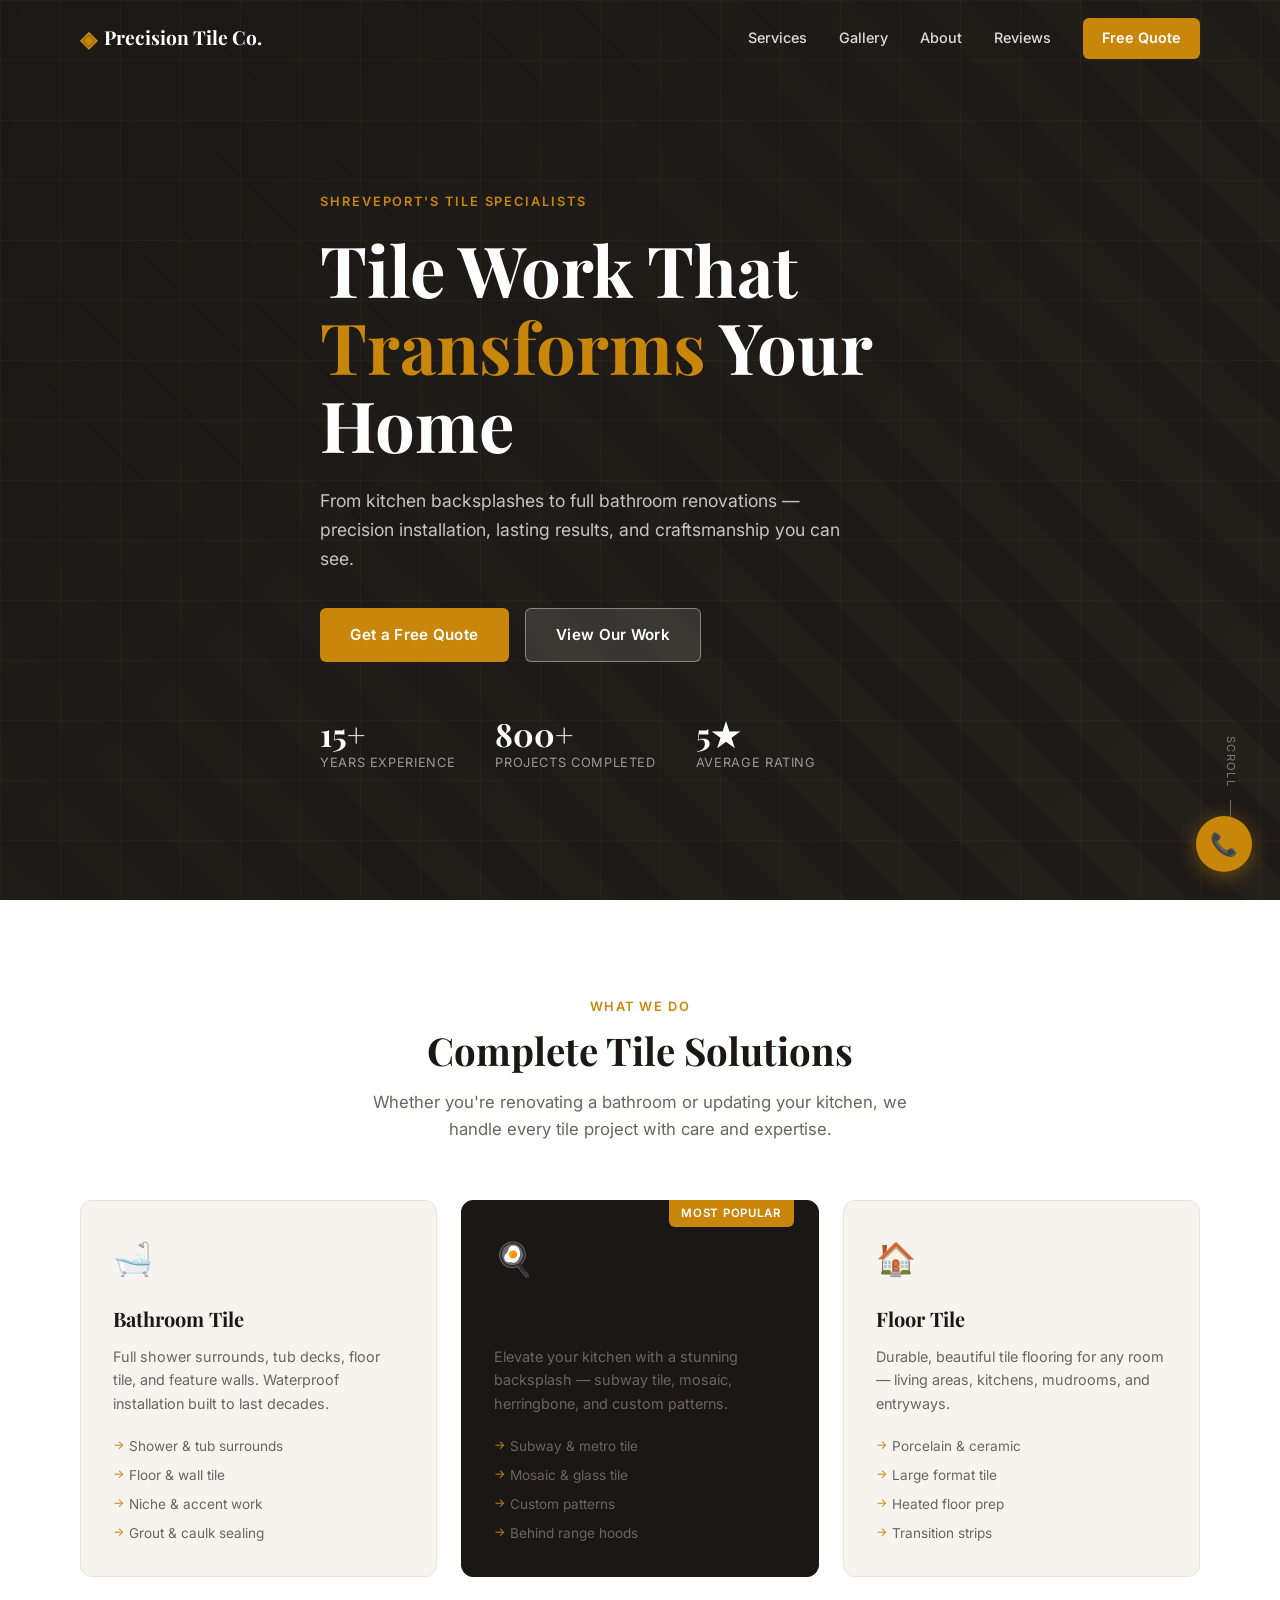
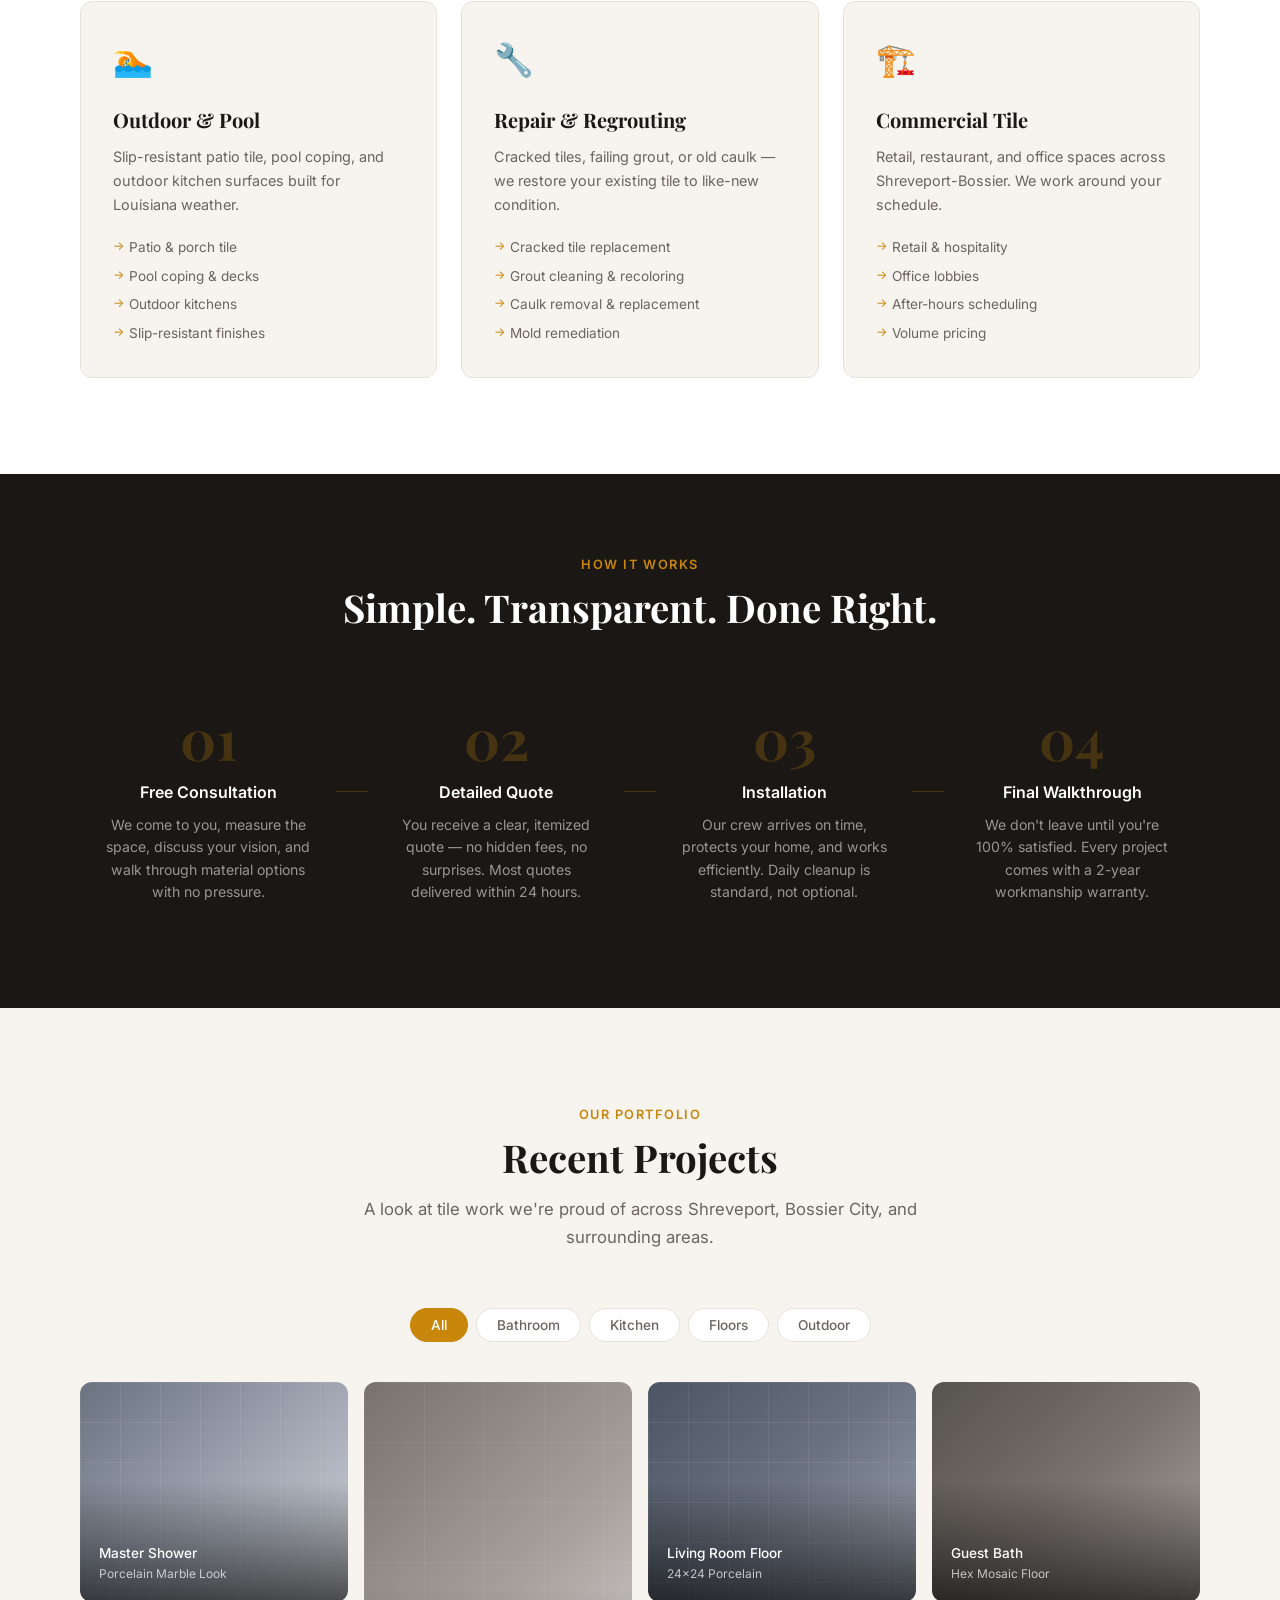
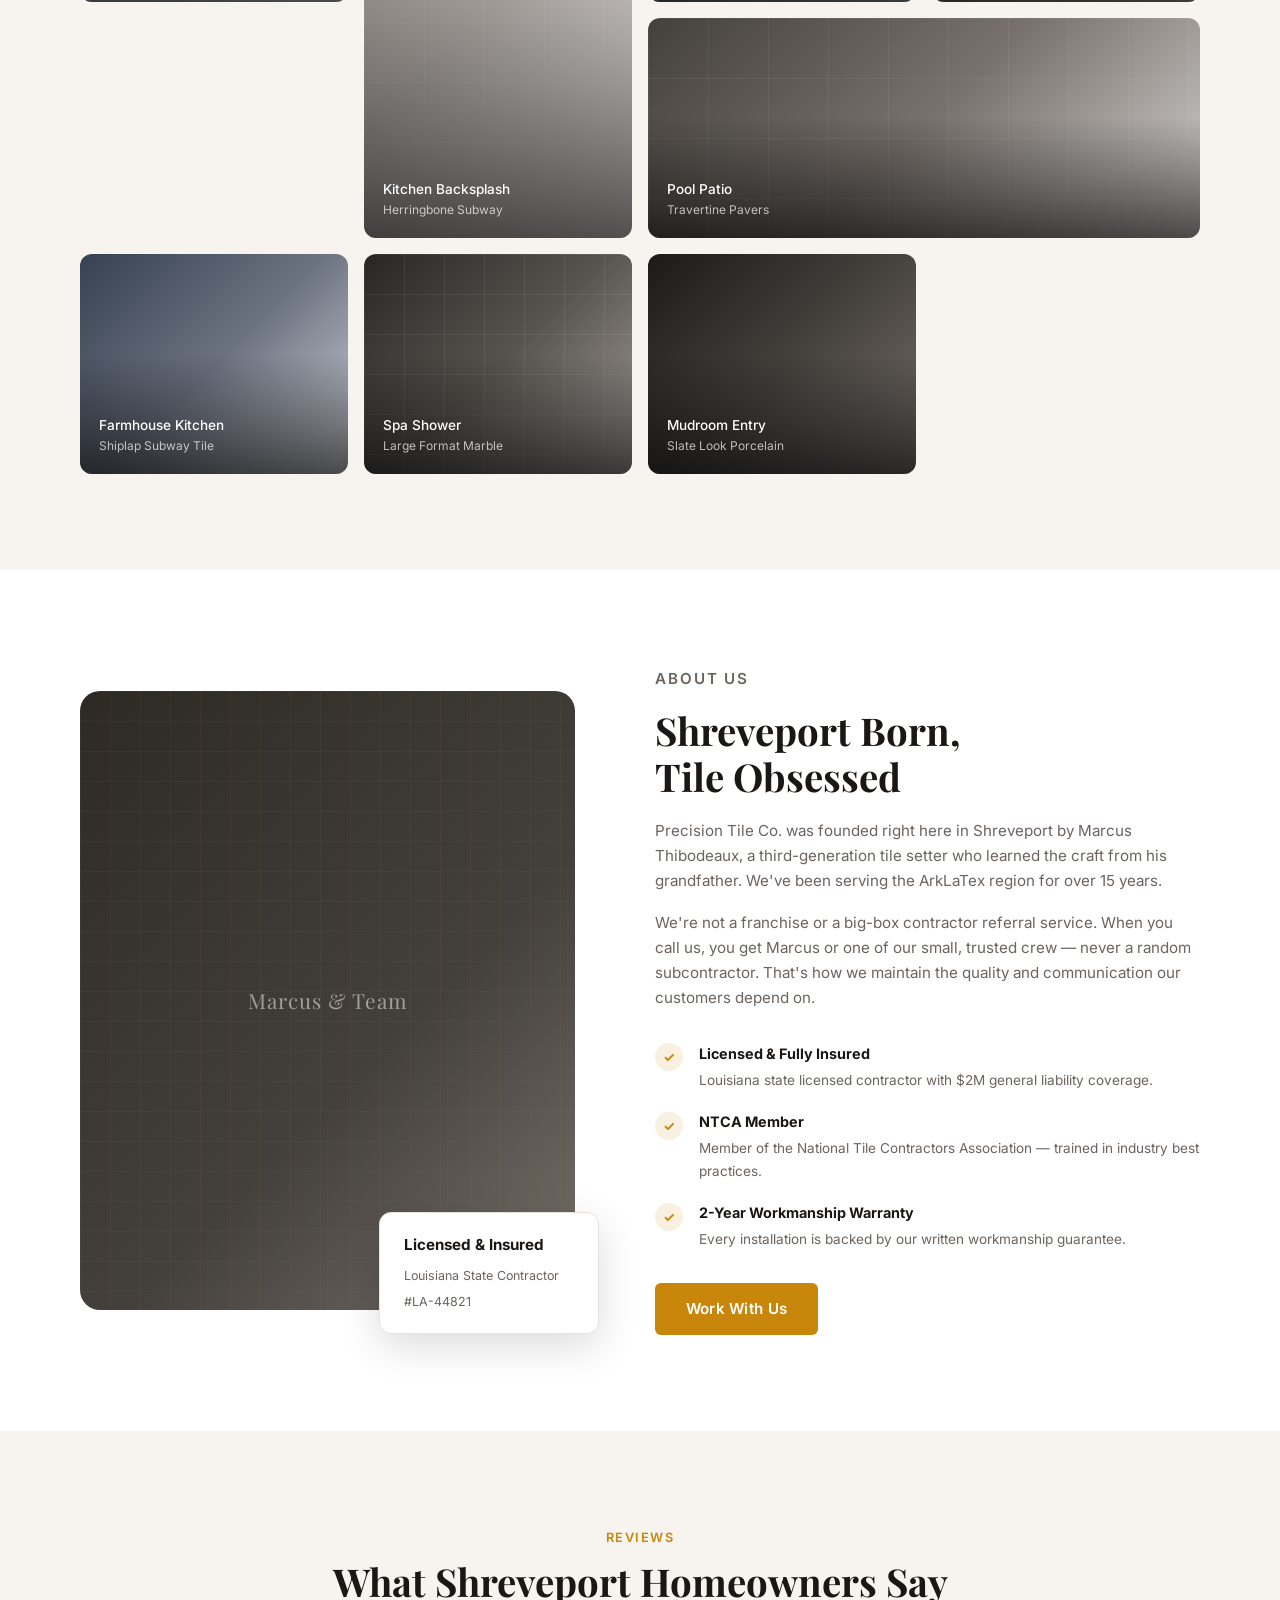
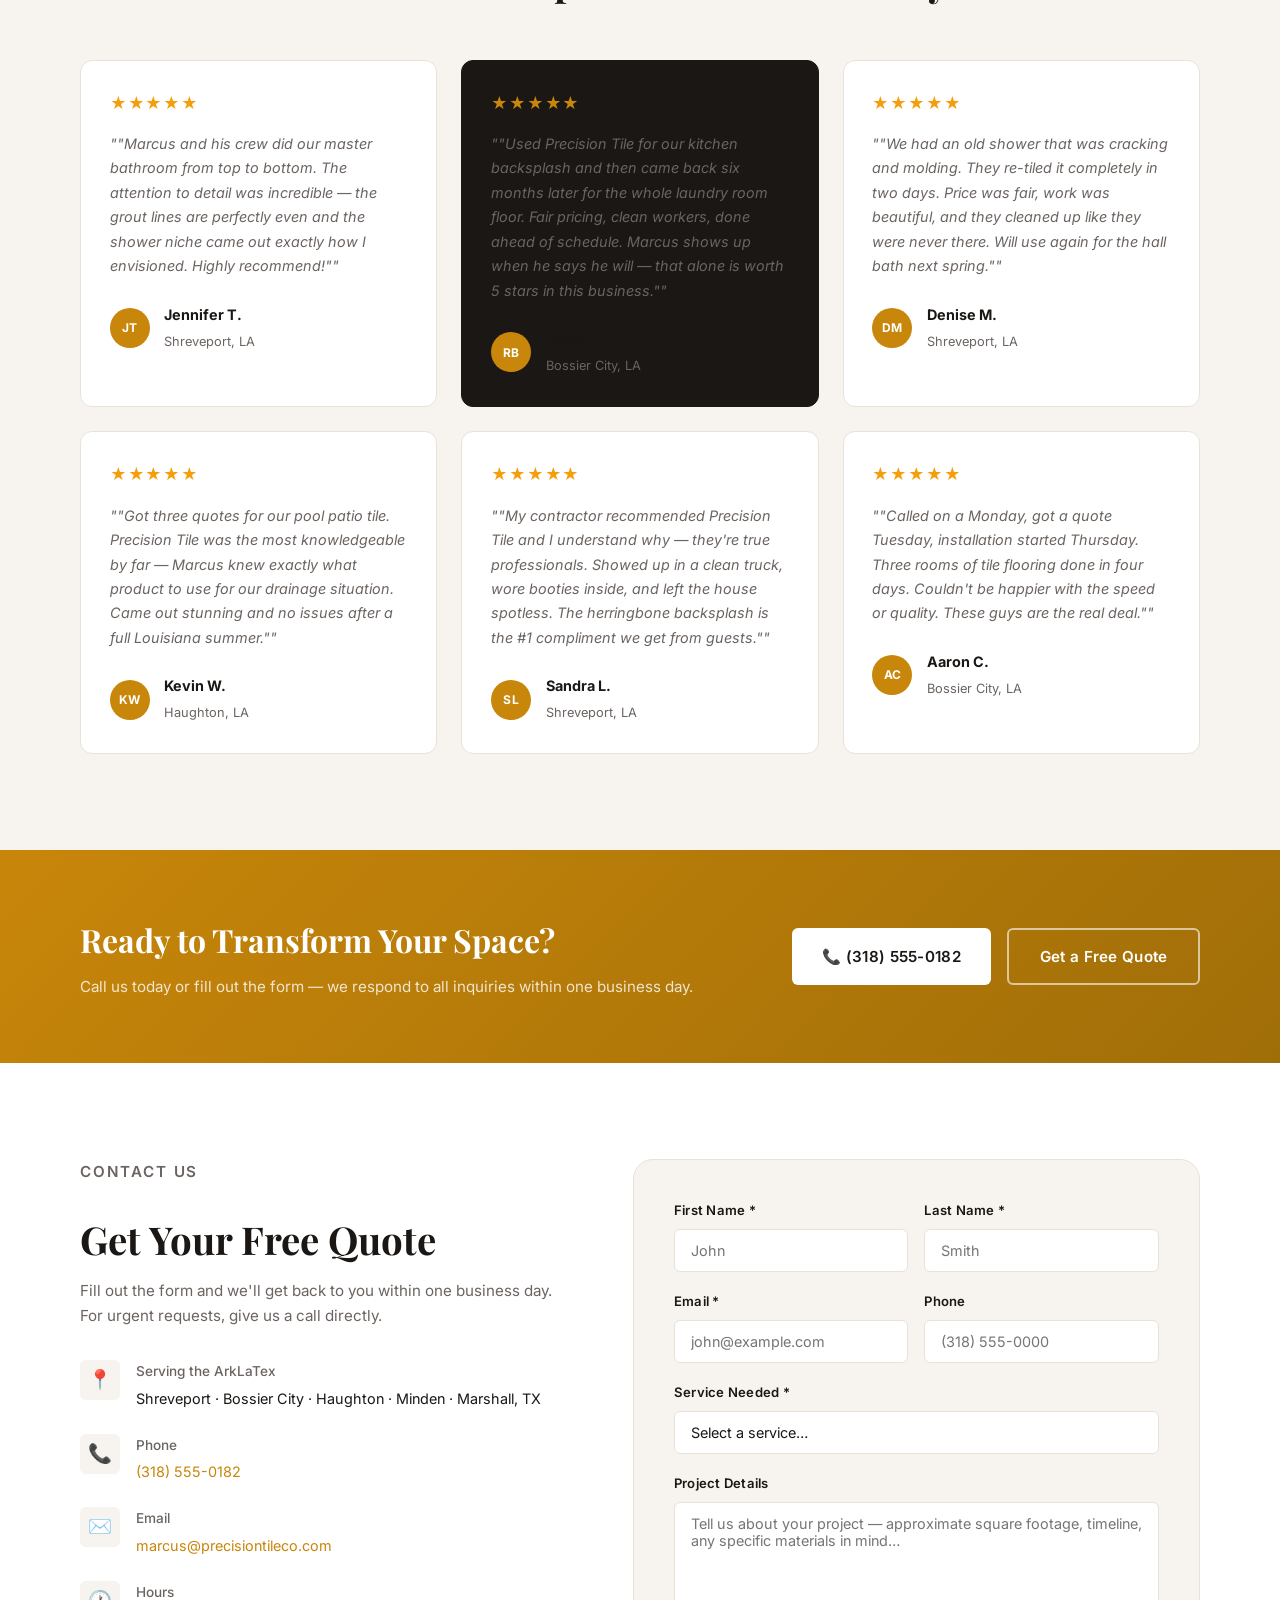
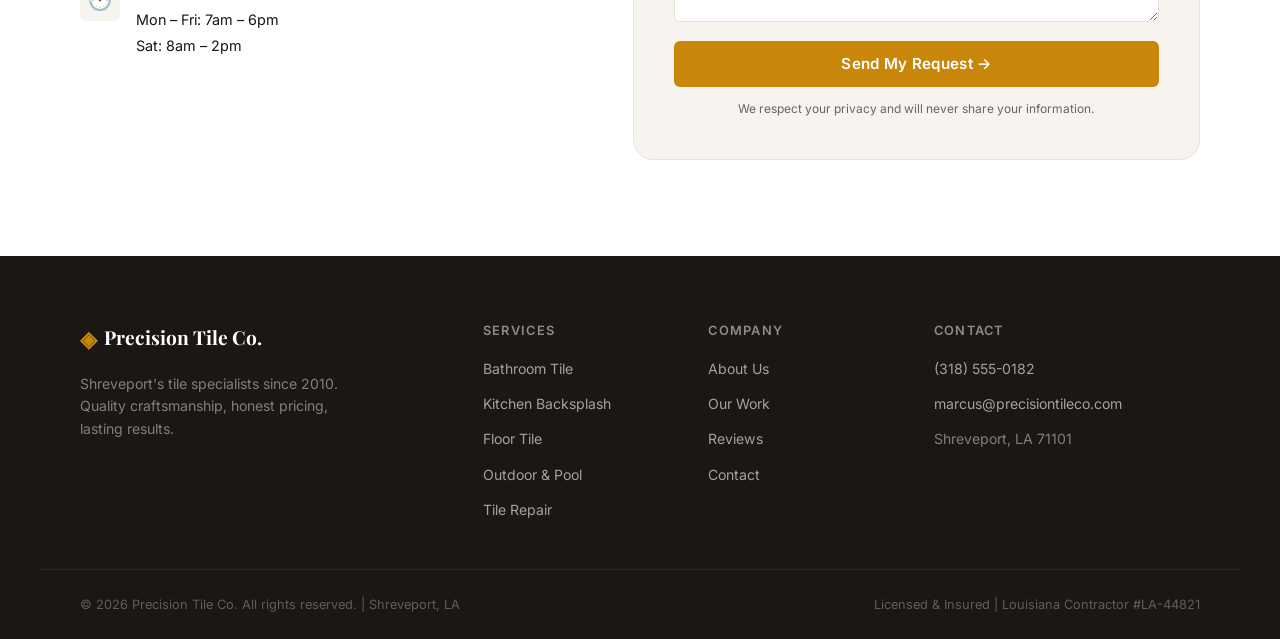
==== index.html @ fc34cb54 "Add complete Precision Tile Co. website for Shreveport local tiler Modern single-page site with hero" ====
<!DOCTYPE html>
<html lang="en">
<head>
  <meta charset="UTF-8" />
  <meta name="viewport" content="width=device-width, initial-scale=1.0" />
  <meta name="description" content="Shreveport's premier tile installation experts. Kitchen backsplashes, bathroom tile, flooring, and more. Free quotes — call today!" />
  <title>Precision Tile Co. | Shreveport, LA</title>
  <link rel="preconnect" href="https://fonts.googleapis.com" />
  <link rel="preconnect" href="https://fonts.gstatic.com" crossorigin />
  <link href="https://fonts.googleapis.com/css2?family=Inter:wght@300;400;500;600;700&family=Playfair+Display:wght@600;700&display=swap" rel="stylesheet" />
  <link rel="stylesheet" href="assets/css/style.css" />
</head>
<body>

  <!-- NAV -->
  <header class="nav" id="nav">
    <div class="nav__inner container">
      <a href="#" class="nav__logo">
        <span class="nav__logo-icon">◈</span>
        Precision Tile Co.
      </a>
      <button class="nav__hamburger" id="hamburger" aria-label="Toggle menu">
        <span></span><span></span><span></span>
      </button>
      <nav class="nav__links" id="navLinks">
        <a href="#services">Services</a>
        <a href="#gallery">Gallery</a>
        <a href="#about">About</a>
        <a href="#testimonials">Reviews</a>
        <a href="#contact" class="nav__cta">Free Quote</a>
      </nav>
    </div>
  </header>

  <!-- HERO -->
  <section class="hero" id="home">
    <div class="hero__bg"></div>
    <div class="hero__content container">
      <p class="hero__eyebrow">Shreveport's Tile Specialists</p>
      <h1 class="hero__headline">Tile Work That<br /><em>Transforms</em> Your Home</h1>
      <p class="hero__sub">From kitchen backsplashes to full bathroom renovations — precision installation, lasting results, and craftsmanship you can see.</p>
      <div class="hero__actions">
        <a href="#contact" class="btn btn--primary">Get a Free Quote</a>
        <a href="#gallery" class="btn btn--ghost">View Our Work</a>
      </div>
      <div class="hero__stats">
        <div class="hero__stat">
          <strong>15+</strong>
          <span>Years Experience</span>
        </div>
        <div class="hero__stat">
          <strong>800+</strong>
          <span>Projects Completed</span>
        </div>
        <div class="hero__stat">
          <strong>5★</strong>
          <span>Average Rating</span>
        </div>
      </div>
    </div>
    <div class="hero__scroll-hint">
      <span>Scroll</span>
      <div class="hero__scroll-line"></div>
    </div>
  </section>

  <!-- SERVICES -->
  <section class="services" id="services">
    <div class="container">
      <div class="section-header">
        <p class="section-eyebrow">What We Do</p>
        <h2 class="section-title">Complete Tile Solutions</h2>
        <p class="section-sub">Whether you're renovating a bathroom or updating your kitchen, we handle every tile project with care and expertise.</p>
      </div>
      <div class="services__grid">

        <div class="service-card">
          <div class="service-card__icon">🛁</div>
          <h3>Bathroom Tile</h3>
          <p>Full shower surrounds, tub decks, floor tile, and feature walls. Waterproof installation built to last decades.</p>
          <ul>
            <li>Shower & tub surrounds</li>
            <li>Floor & wall tile</li>
            <li>Niche & accent work</li>
            <li>Grout & caulk sealing</li>
          </ul>
        </div>

        <div class="service-card service-card--featured">
          <div class="service-card__badge">Most Popular</div>
          <div class="service-card__icon">🍳</div>
          <h3>Kitchen Backsplash</h3>
          <p>Elevate your kitchen with a stunning backsplash — subway tile, mosaic, herringbone, and custom patterns.</p>
          <ul>
            <li>Subway & metro tile</li>
            <li>Mosaic & glass tile</li>
            <li>Custom patterns</li>
            <li>Behind range hoods</li>
          </ul>
        </div>

        <div class="service-card">
          <div class="service-card__icon">🏠</div>
          <h3>Floor Tile</h3>
          <p>Durable, beautiful tile flooring for any room — living areas, kitchens, mudrooms, and entryways.</p>
          <ul>
            <li>Porcelain & ceramic</li>
            <li>Large format tile</li>
            <li>Heated floor prep</li>
            <li>Transition strips</li>
          </ul>
        </div>

        <div class="service-card">
          <div class="service-card__icon">🏊</div>
          <h3>Outdoor & Pool</h3>
          <p>Slip-resistant patio tile, pool coping, and outdoor kitchen surfaces built for Louisiana weather.</p>
          <ul>
            <li>Patio & porch tile</li>
            <li>Pool coping & decks</li>
            <li>Outdoor kitchens</li>
            <li>Slip-resistant finishes</li>
          </ul>
        </div>

        <div class="service-card">
          <div class="service-card__icon">🔧</div>
          <h3>Repair & Regrouting</h3>
          <p>Cracked tiles, failing grout, or old caulk — we restore your existing tile to like-new condition.</p>
          <ul>
            <li>Cracked tile replacement</li>
            <li>Grout cleaning & recoloring</li>
            <li>Caulk removal & replacement</li>
            <li>Mold remediation</li>
          </ul>
        </div>

        <div class="service-card">
          <div class="service-card__icon">🏗️</div>
          <h3>Commercial Tile</h3>
          <p>Retail, restaurant, and office spaces across Shreveport-Bossier. We work around your schedule.</p>
          <ul>
            <li>Retail & hospitality</li>
            <li>Office lobbies</li>
            <li>After-hours scheduling</li>
            <li>Volume pricing</li>
          </ul>
        </div>

      </div>
    </div>
  </section>

  <!-- PROCESS -->
  <section class="process">
    <div class="container">
      <div class="section-header">
        <p class="section-eyebrow">How It Works</p>
        <h2 class="section-title">Simple. Transparent. Done Right.</h2>
      </div>
      <div class="process__steps">
        <div class="process__step">
          <div class="process__num">01</div>
          <h3>Free Consultation</h3>
          <p>We come to you, measure the space, discuss your vision, and walk through material options with no pressure.</p>
        </div>
        <div class="process__connector"></div>
        <div class="process__step">
          <div class="process__num">02</div>
          <h3>Detailed Quote</h3>
          <p>You receive a clear, itemized quote — no hidden fees, no surprises. Most quotes delivered within 24 hours.</p>
        </div>
        <div class="process__connector"></div>
        <div class="process__step">
          <div class="process__num">03</div>
          <h3>Installation</h3>
          <p>Our crew arrives on time, protects your home, and works efficiently. Daily cleanup is standard, not optional.</p>
        </div>
        <div class="process__connector"></div>
        <div class="process__step">
          <div class="process__num">04</div>
          <h3>Final Walkthrough</h3>
          <p>We don't leave until you're 100% satisfied. Every project comes with a 2-year workmanship warranty.</p>
        </div>
      </div>
    </div>
  </section>

  <!-- GALLERY -->
  <section class="gallery" id="gallery">
    <div class="container">
      <div class="section-header">
        <p class="section-eyebrow">Our Portfolio</p>
        <h2 class="section-title">Recent Projects</h2>
        <p class="section-sub">A look at tile work we're proud of across Shreveport, Bossier City, and surrounding areas.</p>
      </div>
      <div class="gallery__filters">
        <button class="gallery__filter active" data-filter="all">All</button>
        <button class="gallery__filter" data-filter="bathroom">Bathroom</button>
        <button class="gallery__filter" data-filter="kitchen">Kitchen</button>
        <button class="gallery__filter" data-filter="floor">Floors</button>
        <button class="gallery__filter" data-filter="outdoor">Outdoor</button>
      </div>
      <div class="gallery__grid" id="galleryGrid">
        <div class="gallery__item" data-category="bathroom">
          <div class="gallery__placeholder gallery__placeholder--1">
            <span class="gallery__label">Master Shower<br/><small>Porcelain Marble Look</small></span>
          </div>
        </div>
        <div class="gallery__item gallery__item--tall" data-category="kitchen">
          <div class="gallery__placeholder gallery__placeholder--2">
            <span class="gallery__label">Kitchen Backsplash<br/><small>Herringbone Subway</small></span>
          </div>
        </div>
        <div class="gallery__item" data-category="floor">
          <div class="gallery__placeholder gallery__placeholder--3">
            <span class="gallery__label">Living Room Floor<br/><small>24×24 Porcelain</small></span>
          </div>
        </div>
        <div class="gallery__item" data-category="bathroom">
          <div class="gallery__placeholder gallery__placeholder--4">
            <span class="gallery__label">Guest Bath<br/><small>Hex Mosaic Floor</small></span>
          </div>
        </div>
        <div class="gallery__item gallery__item--wide" data-category="outdoor">
          <div class="gallery__placeholder gallery__placeholder--5">
            <span class="gallery__label">Pool Patio<br/><small>Travertine Pavers</small></span>
          </div>
        </div>
        <div class="gallery__item" data-category="kitchen">
          <div class="gallery__placeholder gallery__placeholder--6">
            <span class="gallery__label">Farmhouse Kitchen<br/><small>Shiplap Subway Tile</small></span>
          </div>
        </div>
        <div class="gallery__item" data-category="bathroom">
          <div class="gallery__placeholder gallery__placeholder--7">
            <span class="gallery__label">Spa Shower<br/><small>Large Format Marble</small></span>
          </div>
        </div>
        <div class="gallery__item" data-category="floor">
          <div class="gallery__placeholder gallery__placeholder--8">
            <span class="gallery__label">Mudroom Entry<br/><small>Slate Look Porcelain</small></span>
          </div>
        </div>
      </div>
    </div>
  </section>

  <!-- ABOUT -->
  <section class="about" id="about">
    <div class="container about__inner">
      <div class="about__visual">
        <div class="about__img-block">
          <div class="about__img-main">
            <div class="about__img-placeholder">
              <span>Marcus &amp; Team</span>
            </div>
          </div>
          <div class="about__badge-card">
            <strong>Licensed &amp; Insured</strong>
            <span>Louisiana State Contractor #LA-44821</span>
          </div>
        </div>
      </div>
      <div class="about__content">
        <p class="section-eyebrow">About Us</p>
        <h2 class="section-title">Shreveport Born,<br/>Tile Obsessed</h2>
        <p>Precision Tile Co. was founded right here in Shreveport by Marcus Thibodeaux, a third-generation tile setter who learned the craft from his grandfather. We've been serving the ArkLaTex region for over 15 years.</p>
        <p>We're not a franchise or a big-box contractor referral service. When you call us, you get Marcus or one of our small, trusted crew — never a random subcontractor. That's how we maintain the quality and communication our customers depend on.</p>
        <div class="about__highlights">
          <div class="about__highlight">
            <div class="about__highlight-icon">✓</div>
            <div>
              <strong>Licensed &amp; Fully Insured</strong>
              <p>Louisiana state licensed contractor with $2M general liability coverage.</p>
            </div>
          </div>
          <div class="about__highlight">
            <div class="about__highlight-icon">✓</div>
            <div>
              <strong>NTCA Member</strong>
              <p>Member of the National Tile Contractors Association — trained in industry best practices.</p>
            </div>
          </div>
          <div class="about__highlight">
            <div class="about__highlight-icon">✓</div>
            <div>
              <strong>2-Year Workmanship Warranty</strong>
              <p>Every installation is backed by our written workmanship guarantee.</p>
            </div>
          </div>
        </div>
        <a href="#contact" class="btn btn--primary">Work With Us</a>
      </div>
    </div>
  </section>

  <!-- TESTIMONIALS -->
  <section class="testimonials" id="testimonials">
    <div class="container">
      <div class="section-header">
        <p class="section-eyebrow">Reviews</p>
        <h2 class="section-title">What Shreveport Homeowners Say</h2>
      </div>
      <div class="testimonials__grid">

        <div class="testimonial-card">
          <div class="testimonial-card__stars">★★★★★</div>
          <p>"Marcus and his crew did our master bathroom from top to bottom. The attention to detail was incredible — the grout lines are perfectly even and the shower niche came out exactly how I envisioned. Highly recommend!"</p>
          <div class="testimonial-card__author">
            <div class="testimonial-card__avatar">JT</div>
            <div>
              <strong>Jennifer T.</strong>
              <span>Shreveport, LA</span>
            </div>
          </div>
        </div>

        <div class="testimonial-card testimonial-card--featured">
          <div class="testimonial-card__stars">★★★★★</div>
          <p>"Used Precision Tile for our kitchen backsplash and then came back six months later for the whole laundry room floor. Fair pricing, clean workers, done ahead of schedule. Marcus shows up when he says he will — that alone is worth 5 stars in this business."</p>
          <div class="testimonial-card__author">
            <div class="testimonial-card__avatar">RB</div>
            <div>
              <strong>Robert B.</strong>
              <span>Bossier City, LA</span>
            </div>
          </div>
        </div>

        <div class="testimonial-card">
          <div class="testimonial-card__stars">★★★★★</div>
          <p>"We had an old shower that was cracking and molding. They re-tiled it completely in two days. Price was fair, work was beautiful, and they cleaned up like they were never there. Will use again for the hall bath next spring."</p>
          <div class="testimonial-card__author">
            <div class="testimonial-card__avatar">DM</div>
            <div>
              <strong>Denise M.</strong>
              <span>Shreveport, LA</span>
            </div>
          </div>
        </div>

        <div class="testimonial-card">
          <div class="testimonial-card__stars">★★★★★</div>
          <p>"Got three quotes for our pool patio tile. Precision Tile was the most knowledgeable by far — Marcus knew exactly what product to use for our drainage situation. Came out stunning and no issues after a full Louisiana summer."</p>
          <div class="testimonial-card__author">
            <div class="testimonial-card__avatar">KW</div>
            <div>
              <strong>Kevin W.</strong>
              <span>Haughton, LA</span>
            </div>
          </div>
        </div>

        <div class="testimonial-card">
          <div class="testimonial-card__stars">★★★★★</div>
          <p>"My contractor recommended Precision Tile and I understand why — they're true professionals. Showed up in a clean truck, wore booties inside, and left the house spotless. The herringbone backsplash is the #1 compliment we get from guests."</p>
          <div class="testimonial-card__author">
            <div class="testimonial-card__avatar">SL</div>
            <div>
              <strong>Sandra L.</strong>
              <span>Shreveport, LA</span>
            </div>
          </div>
        </div>

        <div class="testimonial-card">
          <div class="testimonial-card__stars">★★★★★</div>
          <p>"Called on a Monday, got a quote Tuesday, installation started Thursday. Three rooms of tile flooring done in four days. Couldn't be happier with the speed or quality. These guys are the real deal."</p>
          <div class="testimonial-card__author">
            <div class="testimonial-card__avatar">AC</div>
            <div>
              <strong>Aaron C.</strong>
              <span>Bossier City, LA</span>
            </div>
          </div>
        </div>

      </div>
    </div>
  </section>

  <!-- CTA BAND -->
  <section class="cta-band">
    <div class="container cta-band__inner">
      <div>
        <h2>Ready to Transform Your Space?</h2>
        <p>Call us today or fill out the form — we respond to all inquiries within one business day.</p>
      </div>
      <div class="cta-band__actions">
        <a href="tel:+13185550182" class="btn btn--white">📞 (318) 555-0182</a>
        <a href="#contact" class="btn btn--outline-white">Get a Free Quote</a>
      </div>
    </div>
  </section>

  <!-- CONTACT -->
  <section class="contact" id="contact">
    <div class="container contact__inner">
      <div class="contact__info">
        <p class="section-eyebrow">Contact Us</p>
        <h2 class="section-title">Get Your Free Quote</h2>
        <p>Fill out the form and we'll get back to you within one business day. For urgent requests, give us a call directly.</p>

        <div class="contact__details">
          <div class="contact__detail">
            <div class="contact__detail-icon">📍</div>
            <div>
              <strong>Serving the ArkLaTex</strong>
              <span>Shreveport · Bossier City · Haughton · Minden · Marshall, TX</span>
            </div>
          </div>
          <div class="contact__detail">
            <div class="contact__detail-icon">📞</div>
            <div>
              <strong>Phone</strong>
              <span><a href="tel:+13185550182">(318) 555-0182</a></span>
            </div>
          </div>
          <div class="contact__detail">
            <div class="contact__detail-icon">✉️</div>
            <div>
              <strong>Email</strong>
              <span><a href="mailto:marcus@precisiontileco.com">marcus@precisiontileco.com</a></span>
            </div>
          </div>
          <div class="contact__detail">
            <div class="contact__detail-icon">🕐</div>
            <div>
              <strong>Hours</strong>
              <span>Mon – Fri: 7am – 6pm<br/>Sat: 8am – 2pm</span>
            </div>
          </div>
        </div>
      </div>

      <form class="contact__form" id="contactForm" novalidate>
        <div class="form-row">
          <div class="form-group">
            <label for="fname">First Name *</label>
            <input type="text" id="fname" name="fname" placeholder="John" required />
          </div>
          <div class="form-group">
            <label for="lname">Last Name *</label>
            <input type="text" id="lname" name="lname" placeholder="Smith" required />
          </div>
        </div>
        <div class="form-row">
          <div class="form-group">
            <label for="email">Email *</label>
            <input type="email" id="email" name="email" placeholder="john@example.com" required />
          </div>
          <div class="form-group">
            <label for="phone">Phone</label>
            <input type="tel" id="phone" name="phone" placeholder="(318) 555-0000" />
          </div>
        </div>
        <div class="form-group">
          <label for="service">Service Needed *</label>
          <select id="service" name="service" required>
            <option value="" disabled selected>Select a service…</option>
            <option>Bathroom Tile</option>
            <option>Kitchen Backsplash</option>
            <option>Floor Tile</option>
            <option>Outdoor / Pool Tile</option>
            <option>Tile Repair &amp; Regrouting</option>
            <option>Commercial Tile</option>
            <option>Other / Not Sure</option>
          </select>
        </div>
        <div class="form-group">
          <label for="message">Project Details</label>
          <textarea id="message" name="message" rows="5" placeholder="Tell us about your project — approximate square footage, timeline, any specific materials in mind…"></textarea>
        </div>
        <button type="submit" class="btn btn--primary btn--full">Send My Request →</button>
        <p class="form-note">We respect your privacy and will never share your information.</p>
        <div class="form-success" id="formSuccess">
          ✓ Thanks! We'll be in touch within one business day.
        </div>
      </form>
    </div>
  </section>

  <!-- FOOTER -->
  <footer class="footer">
    <div class="container footer__inner">
      <div class="footer__brand">
        <a href="#" class="nav__logo">
          <span class="nav__logo-icon">◈</span>
          Precision Tile Co.
        </a>
        <p>Shreveport's tile specialists since 2010. Quality craftsmanship, honest pricing, lasting results.</p>
      </div>
      <div class="footer__links">
        <strong>Services</strong>
        <a href="#services">Bathroom Tile</a>
        <a href="#services">Kitchen Backsplash</a>
        <a href="#services">Floor Tile</a>
        <a href="#services">Outdoor &amp; Pool</a>
        <a href="#services">Tile Repair</a>
      </div>
      <div class="footer__links">
        <strong>Company</strong>
        <a href="#about">About Us</a>
        <a href="#gallery">Our Work</a>
        <a href="#testimonials">Reviews</a>
        <a href="#contact">Contact</a>
      </div>
      <div class="footer__contact">
        <strong>Contact</strong>
        <a href="tel:+13185550182">(318) 555-0182</a>
        <a href="mailto:marcus@precisiontileco.com">marcus@precisiontileco.com</a>
        <p>Shreveport, LA 71101</p>
      </div>
    </div>
    <div class="footer__bottom">
      <div class="container">
        <p>© 2026 Precision Tile Co. All rights reserved. | Shreveport, LA</p>
        <p>Licensed &amp; Insured | Louisiana Contractor #LA-44821</p>
      </div>
    </div>
  </footer>

  <a href="tel:+13185550182" class="fab-call" aria-label="Call us">📞</a>

  <script src="assets/js/main.js"></script>
</body>
</html>
---- assets/css/style.css ----
/* ============================================================
   PRECISION TILE CO. — Main Stylesheet
   ============================================================ */

/* ── Reset & Base ── */
*, *::before, *::after { box-sizing: border-box; margin: 0; padding: 0; }

:root {
  --color-primary:     #c8860a;
  --color-primary-dk:  #a06e08;
  --color-dark:        #1a1714;
  --color-dark-soft:   #2d2924;
  --color-mid:         #6b6460;
  --color-light:       #f7f4f0;
  --color-white:       #ffffff;
  --color-border:      #e8e2d9;
  --color-accent:      #4a7c6f;

  --font-body:    'Inter', sans-serif;
  --font-display: 'Playfair Display', serif;

  --radius-sm:  6px;
  --radius-md:  12px;
  --radius-lg:  20px;

  --shadow-sm:  0 1px 4px rgba(0,0,0,.08);
  --shadow-md:  0 4px 20px rgba(0,0,0,.10);
  --shadow-lg:  0 12px 40px rgba(0,0,0,.14);

  --transition: .25s ease;
  --container:  1200px;
}

html { scroll-behavior: smooth; }

body {
  font-family: var(--font-body);
  color: var(--color-dark);
  background: var(--color-white);
  line-height: 1.65;
  font-size: 16px;
  -webkit-font-smoothing: antialiased;
}

a { color: inherit; text-decoration: none; }
img { display: block; max-width: 100%; }
ul { list-style: none; }
button { cursor: pointer; font-family: inherit; border: none; background: none; }

/* ── Utilities ── */
.container {
  max-width: var(--container);
  margin-inline: auto;
  padding-inline: clamp(1.25rem, 4vw, 2.5rem);
}

.section-eyebrow {
  font-size: .8rem;
  font-weight: 600;
  letter-spacing: .12em;
  text-transform: uppercase;
  color: var(--color-primary);
  margin-bottom: .6rem;
}

.section-title {
  font-family: var(--font-display);
  font-size: clamp(1.8rem, 3vw, 2.6rem);
  line-height: 1.2;
  color: var(--color-dark);
  margin-bottom: 1rem;
}

.section-sub {
  font-size: 1.05rem;
  color: var(--color-mid);
  max-width: 560px;
  margin-inline: auto;
}

.section-header {
  text-align: center;
  margin-bottom: 3.5rem;
}

/* ── Buttons ── */
.btn {
  display: inline-flex;
  align-items: center;
  gap: .5rem;
  padding: .85rem 1.9rem;
  border-radius: var(--radius-sm);
  font-size: .95rem;
  font-weight: 600;
  letter-spacing: .02em;
  transition: all var(--transition);
  white-space: nowrap;
}

.btn--primary {
  background: var(--color-primary);
  color: var(--color-white);
}
.btn--primary:hover {
  background: var(--color-primary-dk);
  transform: translateY(-2px);
  box-shadow: 0 6px 20px rgba(200,134,10,.35);
}

.btn--ghost {
  background: rgba(255,255,255,.12);
  color: var(--color-white);
  border: 1.5px solid rgba(255,255,255,.4);
  backdrop-filter: blur(4px);
}
.btn--ghost:hover {
  background: rgba(255,255,255,.22);
  border-color: rgba(255,255,255,.7);
}

.btn--white {
  background: var(--color-white);
  color: var(--color-dark);
}
.btn--white:hover {
  background: var(--color-light);
  transform: translateY(-2px);
}

.btn--outline-white {
  border: 2px solid rgba(255,255,255,.6);
  color: var(--color-white);
}
.btn--outline-white:hover {
  background: rgba(255,255,255,.1);
  border-color: var(--color-white);
}

.btn--full { width: 100%; justify-content: center; }

/* ============================================================
   NAV
   ============================================================ */
.nav {
  position: fixed;
  top: 0; left: 0; right: 0;
  z-index: 1000;
  transition: background var(--transition), box-shadow var(--transition);
  padding-block: 1.1rem;
}

.nav.scrolled {
  background: var(--color-white);
  box-shadow: var(--shadow-sm);
}

.nav__inner {
  display: flex;
  align-items: center;
  justify-content: space-between;
  gap: 1.5rem;
}

.nav__logo {
  font-family: var(--font-display);
  font-size: 1.2rem;
  font-weight: 700;
  color: var(--color-white);
  display: flex;
  align-items: center;
  gap: .45rem;
  transition: color var(--transition);
}
.nav.scrolled .nav__logo { color: var(--color-dark); }

.nav__logo-icon {
  font-size: 1.4rem;
  color: var(--color-primary);
}

.nav__links {
  display: flex;
  align-items: center;
  gap: 2rem;
}

.nav__links a {
  font-size: .9rem;
  font-weight: 500;
  color: rgba(255,255,255,.85);
  transition: color var(--transition);
}
.nav.scrolled .nav__links a { color: var(--color-mid); }
.nav__links a:hover { color: var(--color-primary); }

.nav__cta {
  background: var(--color-primary);
  color: var(--color-white) !important;
  padding: .55rem 1.2rem;
  border-radius: var(--radius-sm);
  font-weight: 600 !important;
}
.nav__cta:hover { background: var(--color-primary-dk); }

.nav__hamburger {
  display: none;
  flex-direction: column;
  gap: 5px;
  padding: 4px;
}
.nav__hamburger span {
  display: block;
  width: 24px;
  height: 2px;
  background: var(--color-white);
  border-radius: 2px;
  transition: all var(--transition);
}
.nav.scrolled .nav__hamburger span { background: var(--color-dark); }

/* ============================================================
   HERO
   ============================================================ */
.hero {
  min-height: 100svh;
  display: flex;
  align-items: center;
  position: relative;
  overflow: hidden;
}

.hero__bg {
  position: absolute;
  inset: 0;
  background:
    linear-gradient(135deg, rgba(26,23,20,.88) 0%, rgba(26,23,20,.65) 60%, rgba(26,23,20,.5) 100%),
    repeating-linear-gradient(
      45deg,
      #2d2924 0px, #2d2924 40px,
      #231f1c 40px, #231f1c 80px
    );
  background-size: cover;
}

/* Decorative tile grid overlay */
.hero__bg::after {
  content: '';
  position: absolute;
  inset: 0;
  background-image:
    linear-gradient(rgba(200,134,10,.06) 1px, transparent 1px),
    linear-gradient(90deg, rgba(200,134,10,.06) 1px, transparent 1px);
  background-size: 60px 60px;
}

.hero__content {
  position: relative;
  z-index: 1;
  padding-block: 8rem 4rem;
  max-width: 720px;
}

.hero__eyebrow {
  font-size: .8rem;
  font-weight: 600;
  letter-spacing: .15em;
  text-transform: uppercase;
  color: var(--color-primary);
  margin-bottom: 1.2rem;
}

.hero__headline {
  font-family: var(--font-display);
  font-size: clamp(2.6rem, 6vw, 4.4rem);
  line-height: 1.1;
  color: var(--color-white);
  margin-bottom: 1.4rem;
}

.hero__headline em {
  font-style: normal;
  color: var(--color-primary);
}

.hero__sub {
  font-size: 1.1rem;
  color: rgba(255,255,255,.75);
  max-width: 520px;
  margin-bottom: 2.2rem;
}

.hero__actions {
  display: flex;
  gap: 1rem;
  flex-wrap: wrap;
  margin-bottom: 3.5rem;
}

.hero__stats {
  display: flex;
  gap: 2.5rem;
  flex-wrap: wrap;
}

.hero__stat {
  display: flex;
  flex-direction: column;
  gap: .15rem;
}

.hero__stat strong {
  font-size: 2rem;
  font-weight: 700;
  font-family: var(--font-display);
  color: var(--color-white);
  line-height: 1;
}

.hero__stat span {
  font-size: .8rem;
  color: rgba(255,255,255,.55);
  letter-spacing: .05em;
  text-transform: uppercase;
}

.hero__scroll-hint {
  position: absolute;
  bottom: 2.5rem;
  right: clamp(1.25rem, 4vw, 2.5rem);
  display: flex;
  flex-direction: column;
  align-items: center;
  gap: .8rem;
  z-index: 1;
}

.hero__scroll-hint span {
  font-size: .7rem;
  letter-spacing: .12em;
  text-transform: uppercase;
  color: rgba(255,255,255,.4);
  writing-mode: vertical-lr;
}

.hero__scroll-line {
  width: 1px;
  height: 60px;
  background: linear-gradient(to bottom, rgba(255,255,255,.4), transparent);
  animation: scrollPulse 2s ease-in-out infinite;
}

@keyframes scrollPulse {
  0%, 100% { opacity: .4; transform: scaleY(1); }
  50% { opacity: 1; transform: scaleY(1.15); }
}

/* ============================================================
   SERVICES
   ============================================================ */
.services {
  padding-block: 6rem;
  background: var(--color-white);
}

.services__grid {
  display: grid;
  grid-template-columns: repeat(auto-fill, minmax(300px, 1fr));
  gap: 1.5rem;
}

.service-card {
  background: var(--color-light);
  border: 1px solid var(--color-border);
  border-radius: var(--radius-md);
  padding: 2rem;
  position: relative;
  transition: all var(--transition);
}

.service-card:hover {
  transform: translateY(-4px);
  box-shadow: var(--shadow-md);
  border-color: var(--color-primary);
}

.service-card--featured {
  background: var(--color-dark);
  border-color: var(--color-dark);
  color: var(--color-white);
}

.service-card--featured h3 { color: var(--color-white); }
.service-card--featured p { color: rgba(255,255,255,.7); }
.service-card--featured li { color: rgba(255,255,255,.6); }

.service-card__badge {
  position: absolute;
  top: -1px;
  right: 1.5rem;
  background: var(--color-primary);
  color: var(--color-white);
  font-size: .72rem;
  font-weight: 600;
  letter-spacing: .06em;
  padding: .25rem .75rem;
  border-radius: 0 0 var(--radius-sm) var(--radius-sm);
  text-transform: uppercase;
}

.service-card__icon {
  font-size: 2rem;
  margin-bottom: 1rem;
}

.service-card h3 {
  font-family: var(--font-display);
  font-size: 1.25rem;
  margin-bottom: .6rem;
  color: var(--color-dark);
}

.service-card p {
  font-size: .9rem;
  color: var(--color-mid);
  margin-bottom: 1.2rem;
}

.service-card ul {
  display: flex;
  flex-direction: column;
  gap: .4rem;
}

.service-card li {
  font-size: .85rem;
  color: var(--color-mid);
  padding-left: 1rem;
  position: relative;
}

.service-card li::before {
  content: '→';
  position: absolute;
  left: 0;
  color: var(--color-primary);
  font-size: .75rem;
}

/* ============================================================
   PROCESS
   ============================================================ */
.process {
  padding-block: 5rem;
  background: var(--color-dark);
}

.process .section-eyebrow { color: var(--color-primary); }
.process .section-title { color: var(--color-white); }

.process__steps {
  display: flex;
  align-items: flex-start;
  gap: 0;
  flex-wrap: wrap;
}

.process__step {
  flex: 1;
  min-width: 200px;
  padding: 1.5rem;
  text-align: center;
}

.process__num {
  font-family: var(--font-display);
  font-size: 3.5rem;
  font-weight: 700;
  color: rgba(200,134,10,.25);
  line-height: 1;
  margin-bottom: .8rem;
  transition: color var(--transition);
}

.process__step:hover .process__num { color: var(--color-primary); }

.process__step h3 {
  font-size: 1rem;
  font-weight: 600;
  color: var(--color-white);
  margin-bottom: .5rem;
}

.process__step p {
  font-size: .88rem;
  color: rgba(255,255,255,.55);
  line-height: 1.6;
}

.process__connector {
  flex: 0 0 auto;
  align-self: center;
  width: 2rem;
  height: 1px;
  background: rgba(200,134,10,.25);
  margin-top: -2rem;
}

/* ============================================================
   GALLERY
   ============================================================ */
.gallery {
  padding-block: 6rem;
  background: var(--color-light);
}

.gallery__filters {
  display: flex;
  gap: .5rem;
  flex-wrap: wrap;
  justify-content: center;
  margin-bottom: 2.5rem;
}

.gallery__filter {
  padding: .5rem 1.25rem;
  border-radius: 100px;
  font-size: .85rem;
  font-weight: 500;
  color: var(--color-mid);
  border: 1.5px solid var(--color-border);
  background: var(--color-white);
  transition: all var(--transition);
}

.gallery__filter:hover,
.gallery__filter.active {
  background: var(--color-primary);
  border-color: var(--color-primary);
  color: var(--color-white);
}

.gallery__grid {
  display: grid;
  grid-template-columns: repeat(4, 1fr);
  grid-auto-rows: 220px;
  gap: 1rem;
}

.gallery__item { border-radius: var(--radius-md); overflow: hidden; }
.gallery__item--tall { grid-row: span 2; }
.gallery__item--wide { grid-column: span 2; }

.gallery__item.hidden { display: none; }

.gallery__placeholder {
  width: 100%;
  height: 100%;
  display: flex;
  align-items: flex-end;
  padding: 1.2rem;
  position: relative;
  overflow: hidden;
  transition: transform var(--transition);
}

.gallery__item:hover .gallery__placeholder { transform: scale(1.03); }

.gallery__placeholder::before {
  content: '';
  position: absolute;
  inset: 0;
  background: linear-gradient(to top, rgba(0,0,0,.65) 0%, transparent 55%);
  z-index: 1;
}

.gallery__placeholder--1 { background: linear-gradient(135deg, #6b7280 0%, #9ca3af 50%, #d1d5db 100%); }
.gallery__placeholder--2 { background: linear-gradient(135deg, #78716c 0%, #a8a29e 50%, #e7e5e4 100%); }
.gallery__placeholder--3 { background: linear-gradient(135deg, #4b5563 0%, #6b7280 50%, #9ca3af 100%); }
.gallery__placeholder--4 { background: linear-gradient(135deg, #57534e 0%, #78716c 50%, #a8a29e 100%); }
.gallery__placeholder--5 { background: linear-gradient(135deg, #44403c 0%, #78716c 50%, #d6d3d1 100%); }
.gallery__placeholder--6 { background: linear-gradient(135deg, #374151 0%, #6b7280 50%, #d1d5db 100%); }
.gallery__placeholder--7 { background: linear-gradient(135deg, #292524 0%, #57534e 50%, #a8a29e 100%); }
.gallery__placeholder--8 { background: linear-gradient(135deg, #1c1917 0%, #44403c 50%, #78716c 100%); }

/* Tile pattern overlays */
.gallery__placeholder--1::after,
.gallery__placeholder--3::after,
.gallery__placeholder--7::after {
  content: '';
  position: absolute;
  inset: 0;
  background-image:
    linear-gradient(rgba(255,255,255,.07) 1px, transparent 1px),
    linear-gradient(90deg, rgba(255,255,255,.07) 1px, transparent 1px);
  background-size: 40px 40px;
}

.gallery__placeholder--2::after,
.gallery__placeholder--5::after {
  content: '';
  position: absolute;
  inset: 0;
  background-image:
    linear-gradient(rgba(255,255,255,.06) 1px, transparent 1px),
    linear-gradient(90deg, rgba(255,255,255,.06) 1px, transparent 1px);
  background-size: 60px 60px;
}

.gallery__label {
  position: relative;
  z-index: 2;
  color: var(--color-white);
  font-size: .85rem;
  font-weight: 500;
  line-height: 1.4;
}

.gallery__label small {
  display: block;
  font-size: .75rem;
  color: rgba(255,255,255,.7);
  font-weight: 400;
  margin-top: .15rem;
}

/* ============================================================
   ABOUT
   ============================================================ */
.about {
  padding-block: 6rem;
  background: var(--color-white);
}

.about__inner {
  display: grid;
  grid-template-columns: 1fr 1.1fr;
  gap: 5rem;
  align-items: center;
}

.about__img-block {
  position: relative;
}

.about__img-main {
  border-radius: var(--radius-lg);
  overflow: hidden;
  aspect-ratio: 4/5;
}

.about__img-placeholder {
  width: 100%;
  height: 100%;
  background: linear-gradient(135deg, var(--color-dark-soft) 0%, #44403c 60%, #78716c 100%);
  display: flex;
  align-items: center;
  justify-content: center;
  position: relative;
  min-height: 400px;
}

.about__img-placeholder::after {
  content: '';
  position: absolute;
  inset: 0;
  background-image:
    linear-gradient(rgba(200,134,10,.08) 1px, transparent 1px),
    linear-gradient(90deg, rgba(200,134,10,.08) 1px, transparent 1px);
  background-size: 30px 30px;
}

.about__img-placeholder span {
  position: relative;
  z-index: 1;
  font-family: var(--font-display);
  font-size: 1.3rem;
  color: rgba(255,255,255,.5);
  letter-spacing: .05em;
}

.about__badge-card {
  position: absolute;
  bottom: -1.5rem;
  right: -1.5rem;
  background: var(--color-white);
  border-radius: var(--radius-md);
  padding: 1.2rem 1.5rem;
  box-shadow: var(--shadow-lg);
  border: 1px solid var(--color-border);
  max-width: 220px;
}

.about__badge-card strong {
  display: block;
  font-size: .95rem;
  color: var(--color-dark);
  margin-bottom: .25rem;
}

.about__badge-card span {
  font-size: .78rem;
  color: var(--color-mid);
  line-height: 1.4;
}

.about__content .section-title { margin-bottom: 1.2rem; }

.about__content p {
  color: var(--color-mid);
  margin-bottom: 1rem;
  font-size: .95rem;
}

.about__highlights {
  display: flex;
  flex-direction: column;
  gap: 1.2rem;
  margin: 2rem 0;
}

.about__highlight {
  display: flex;
  gap: 1rem;
  align-items: flex-start;
}

.about__highlight-icon {
  flex-shrink: 0;
  width: 28px;
  height: 28px;
  border-radius: 50%;
  background: rgba(200,134,10,.12);
  color: var(--color-primary);
  display: flex;
  align-items: center;
  justify-content: center;
  font-size: .85rem;
  font-weight: 700;
  margin-top: .1rem;
}

.about__highlight strong {
  display: block;
  font-size: .9rem;
  color: var(--color-dark);
  margin-bottom: .2rem;
}

.about__highlight p {
  font-size: .85rem;
  color: var(--color-mid);
  margin: 0;
}

/* ============================================================
   TESTIMONIALS
   ============================================================ */
.testimonials {
  padding-block: 6rem;
  background: var(--color-light);
}

.testimonials__grid {
  display: grid;
  grid-template-columns: repeat(auto-fill, minmax(300px, 1fr));
  gap: 1.5rem;
}

.testimonial-card {
  background: var(--color-white);
  border: 1px solid var(--color-border);
  border-radius: var(--radius-md);
  padding: 1.8rem;
  transition: all var(--transition);
}

.testimonial-card:hover {
  transform: translateY(-3px);
  box-shadow: var(--shadow-md);
}

.testimonial-card--featured {
  background: var(--color-dark);
  border-color: var(--color-dark);
  grid-row: span 1;
}

.testimonial-card--featured .testimonial-card__stars { color: var(--color-primary); }
.testimonial-card--featured p { color: rgba(255,255,255,.8); }
.testimonial-card--featured strong { color: var(--color-white); }
.testimonial-card--featured span { color: rgba(255,255,255,.45); }

.testimonial-card__stars {
  color: #f59e0b;
  font-size: 1rem;
  letter-spacing: .05em;
  margin-bottom: 1rem;
}

.testimonial-card p {
  font-size: .9rem;
  color: var(--color-mid);
  line-height: 1.7;
  margin-bottom: 1.5rem;
  font-style: italic;
}

.testimonial-card p::before { content: '"'; }
.testimonial-card p::after { content: '"'; }

.testimonial-card__author {
  display: flex;
  align-items: center;
  gap: .9rem;
}

.testimonial-card__avatar {
  width: 40px;
  height: 40px;
  border-radius: 50%;
  background: var(--color-primary);
  color: var(--color-white);
  display: flex;
  align-items: center;
  justify-content: center;
  font-size: .75rem;
  font-weight: 700;
  letter-spacing: .03em;
  flex-shrink: 0;
}

.testimonial-card__author strong {
  display: block;
  font-size: .9rem;
  color: var(--color-dark);
}

.testimonial-card__author span {
  font-size: .8rem;
  color: var(--color-mid);
}

/* ============================================================
   CTA BAND
   ============================================================ */
.cta-band {
  background: linear-gradient(135deg, var(--color-primary) 0%, var(--color-primary-dk) 100%);
  padding-block: 4rem;
}

.cta-band__inner {
  display: flex;
  align-items: center;
  justify-content: space-between;
  gap: 2rem;
  flex-wrap: wrap;
}

.cta-band h2 {
  font-family: var(--font-display);
  font-size: clamp(1.5rem, 3vw, 2rem);
  color: var(--color-white);
  margin-bottom: .4rem;
}

.cta-band p { color: rgba(255,255,255,.8); font-size: .95rem; }

.cta-band__actions {
  display: flex;
  gap: 1rem;
  flex-wrap: wrap;
}

/* ============================================================
   CONTACT
   ============================================================ */
.contact {
  padding-block: 6rem;
  background: var(--color-white);
}

.contact__inner {
  display: grid;
  grid-template-columns: 1fr 1.2fr;
  gap: 5rem;
  align-items: flex-start;
}

.contact__info .section-title { margin-bottom: 1rem; }

.contact__info > p {
  font-size: .95rem;
  color: var(--color-mid);
  margin-bottom: 2rem;
}

.contact__details {
  display: flex;
  flex-direction: column;
  gap: 1.4rem;
}

.contact__detail {
  display: flex;
  gap: 1rem;
  align-items: flex-start;
}

.contact__detail-icon {
  font-size: 1.2rem;
  width: 40px;
  height: 40px;
  border-radius: var(--radius-sm);
  background: var(--color-light);
  display: flex;
  align-items: center;
  justify-content: center;
  flex-shrink: 0;
}

.contact__detail strong {
  display: block;
  font-size: .85rem;
  color: var(--color-mid);
  font-weight: 500;
  margin-bottom: .15rem;
}

.contact__detail span,
.contact__detail p {
  font-size: .9rem;
  color: var(--color-dark);
  line-height: 1.5;
}

.contact__detail a { color: var(--color-primary); }
.contact__detail a:hover { text-decoration: underline; }

/* Form */
.contact__form {
  background: var(--color-light);
  border-radius: var(--radius-lg);
  padding: 2.5rem;
  border: 1px solid var(--color-border);
}

.form-row {
  display: grid;
  grid-template-columns: 1fr 1fr;
  gap: 1rem;
}

.form-group {
  display: flex;
  flex-direction: column;
  gap: .45rem;
  margin-bottom: 1.2rem;
}

.form-group label {
  font-size: .82rem;
  font-weight: 600;
  color: var(--color-dark);
  letter-spacing: .02em;
}

.form-group input,
.form-group select,
.form-group textarea {
  width: 100%;
  padding: .75rem 1rem;
  border-radius: var(--radius-sm);
  border: 1.5px solid var(--color-border);
  background: var(--color-white);
  font-family: var(--font-body);
  font-size: .9rem;
  color: var(--color-dark);
  transition: border-color var(--transition);
  outline: none;
  appearance: none;
}

.form-group input:focus,
.form-group select:focus,
.form-group textarea:focus {
  border-color: var(--color-primary);
  box-shadow: 0 0 0 3px rgba(200,134,10,.12);
}

.form-group textarea { resize: vertical; min-height: 120px; }

.form-note {
  font-size: .75rem;
  color: var(--color-mid);
  text-align: center;
  margin-top: .75rem;
}

.form-success {
  display: none;
  background: rgba(74,124,111,.12);
  border: 1px solid var(--color-accent);
  color: var(--color-accent);
  border-radius: var(--radius-sm);
  padding: .9rem 1.2rem;
  text-align: center;
  font-weight: 500;
  margin-top: 1rem;
}

.form-success.visible { display: block; }

/* ============================================================
   FOOTER
   ============================================================ */
.footer {
  background: var(--color-dark);
  padding-top: 4rem;
}

.footer__inner {
  display: grid;
  grid-template-columns: 2fr 1fr 1fr 1.5fr;
  gap: 3rem;
  padding-bottom: 3rem;
  border-bottom: 1px solid rgba(255,255,255,.08);
}

.footer__brand .nav__logo {
  color: var(--color-white);
  margin-bottom: 1rem;
  display: inline-flex;
}

.footer__brand p {
  font-size: .88rem;
  color: rgba(255,255,255,.45);
  max-width: 260px;
  line-height: 1.6;
}

.footer__links,
.footer__contact {
  display: flex;
  flex-direction: column;
  gap: .75rem;
}

.footer__links strong,
.footer__contact strong {
  font-size: .8rem;
  font-weight: 600;
  letter-spacing: .1em;
  text-transform: uppercase;
  color: rgba(255,255,255,.5);
  margin-bottom: .25rem;
}

.footer__links a,
.footer__contact a {
  font-size: .88rem;
  color: rgba(255,255,255,.6);
  transition: color var(--transition);
}

.footer__links a:hover,
.footer__contact a:hover { color: var(--color-primary); }

.footer__contact p {
  font-size: .88rem;
  color: rgba(255,255,255,.45);
}

.footer__bottom {
  padding-block: 1.5rem;
}

.footer__bottom .container {
  display: flex;
  justify-content: space-between;
  flex-wrap: wrap;
  gap: .5rem;
}

.footer__bottom p {
  font-size: .8rem;
  color: rgba(255,255,255,.3);
}

/* ============================================================
   FLOATING CALL BUTTON
   ============================================================ */
.fab-call {
  position: fixed;
  bottom: 1.75rem;
  right: 1.75rem;
  width: 56px;
  height: 56px;
  border-radius: 50%;
  background: var(--color-primary);
  color: var(--color-white);
  display: flex;
  align-items: center;
  justify-content: center;
  font-size: 1.4rem;
  box-shadow: 0 4px 20px rgba(200,134,10,.45);
  z-index: 900;
  transition: all var(--transition);
  animation: fabPulse 3s ease-in-out infinite;
}

.fab-call:hover {
  transform: scale(1.1);
  box-shadow: 0 6px 28px rgba(200,134,10,.6);
}

@keyframes fabPulse {
  0%, 100% { box-shadow: 0 4px 20px rgba(200,134,10,.45); }
  50% { box-shadow: 0 4px 32px rgba(200,134,10,.7); }
}

/* ============================================================
   ANIMATIONS
   ============================================================ */
.fade-in {
  opacity: 0;
  transform: translateY(24px);
  transition: opacity .6s ease, transform .6s ease;
}

.fade-in.visible {
  opacity: 1;
  transform: translateY(0);
}

/* ============================================================
   RESPONSIVE
   ============================================================ */
@media (max-width: 1024px) {
  .about__inner { grid-template-columns: 1fr; gap: 3rem; }
  .about__visual { display: none; }
  .contact__inner { grid-template-columns: 1fr; gap: 3rem; }
  .footer__inner { grid-template-columns: 1fr 1fr; gap: 2rem; }
  .gallery__grid { grid-template-columns: repeat(3, 1fr); }
}

@media (max-width: 768px) {
  .nav__links {
    position: fixed;
    top: 0; left: 0; right: 0;
    height: 100svh;
    background: var(--color-dark);
    flex-direction: column;
    justify-content: center;
    gap: 2.5rem;
    transform: translateX(-100%);
    transition: transform .35s ease;
    z-index: 999;
  }

  .nav__links.open { transform: translateX(0); }
  .nav__links a { color: var(--color-white) !important; font-size: 1.2rem; }
  .nav__links .nav__cta { padding: .7rem 2rem; }

  .nav__hamburger { display: flex; z-index: 1001; }
  .nav__hamburger.active span:nth-child(1) { transform: rotate(45deg) translate(5px, 5px); }
  .nav__hamburger.active span:nth-child(2) { opacity: 0; }
  .nav__hamburger.active span:nth-child(3) { transform: rotate(-45deg) translate(5px, -5px); }

  .hero__actions { flex-direction: column; }
  .hero__stats { gap: 1.5rem; }

  .process__steps { flex-direction: column; align-items: center; }
  .process__connector { width: 1px; height: 2rem; }

  .gallery__grid {
    grid-template-columns: repeat(2, 1fr);
    grid-auto-rows: 180px;
  }
  .gallery__item--wide { grid-column: span 2; }

  .form-row { grid-template-columns: 1fr; }

  .footer__inner { grid-template-columns: 1fr; }

  .cta-band__inner { flex-direction: column; text-align: center; }
  .cta-band__actions { justify-content: center; }

  .testimonials__grid { grid-template-columns: 1fr; }
  .services__grid { grid-template-columns: 1fr; }
}

@media (max-width: 480px) {
  .gallery__grid {
    grid-template-columns: 1fr;
    grid-auto-rows: 200px;
  }
  .gallery__item--tall,
  .gallery__item--wide { grid-column: span 1; grid-row: span 1; }
  .footer__bottom .container { flex-direction: column; }
  .hero__stat strong { font-size: 1.6rem; }
}
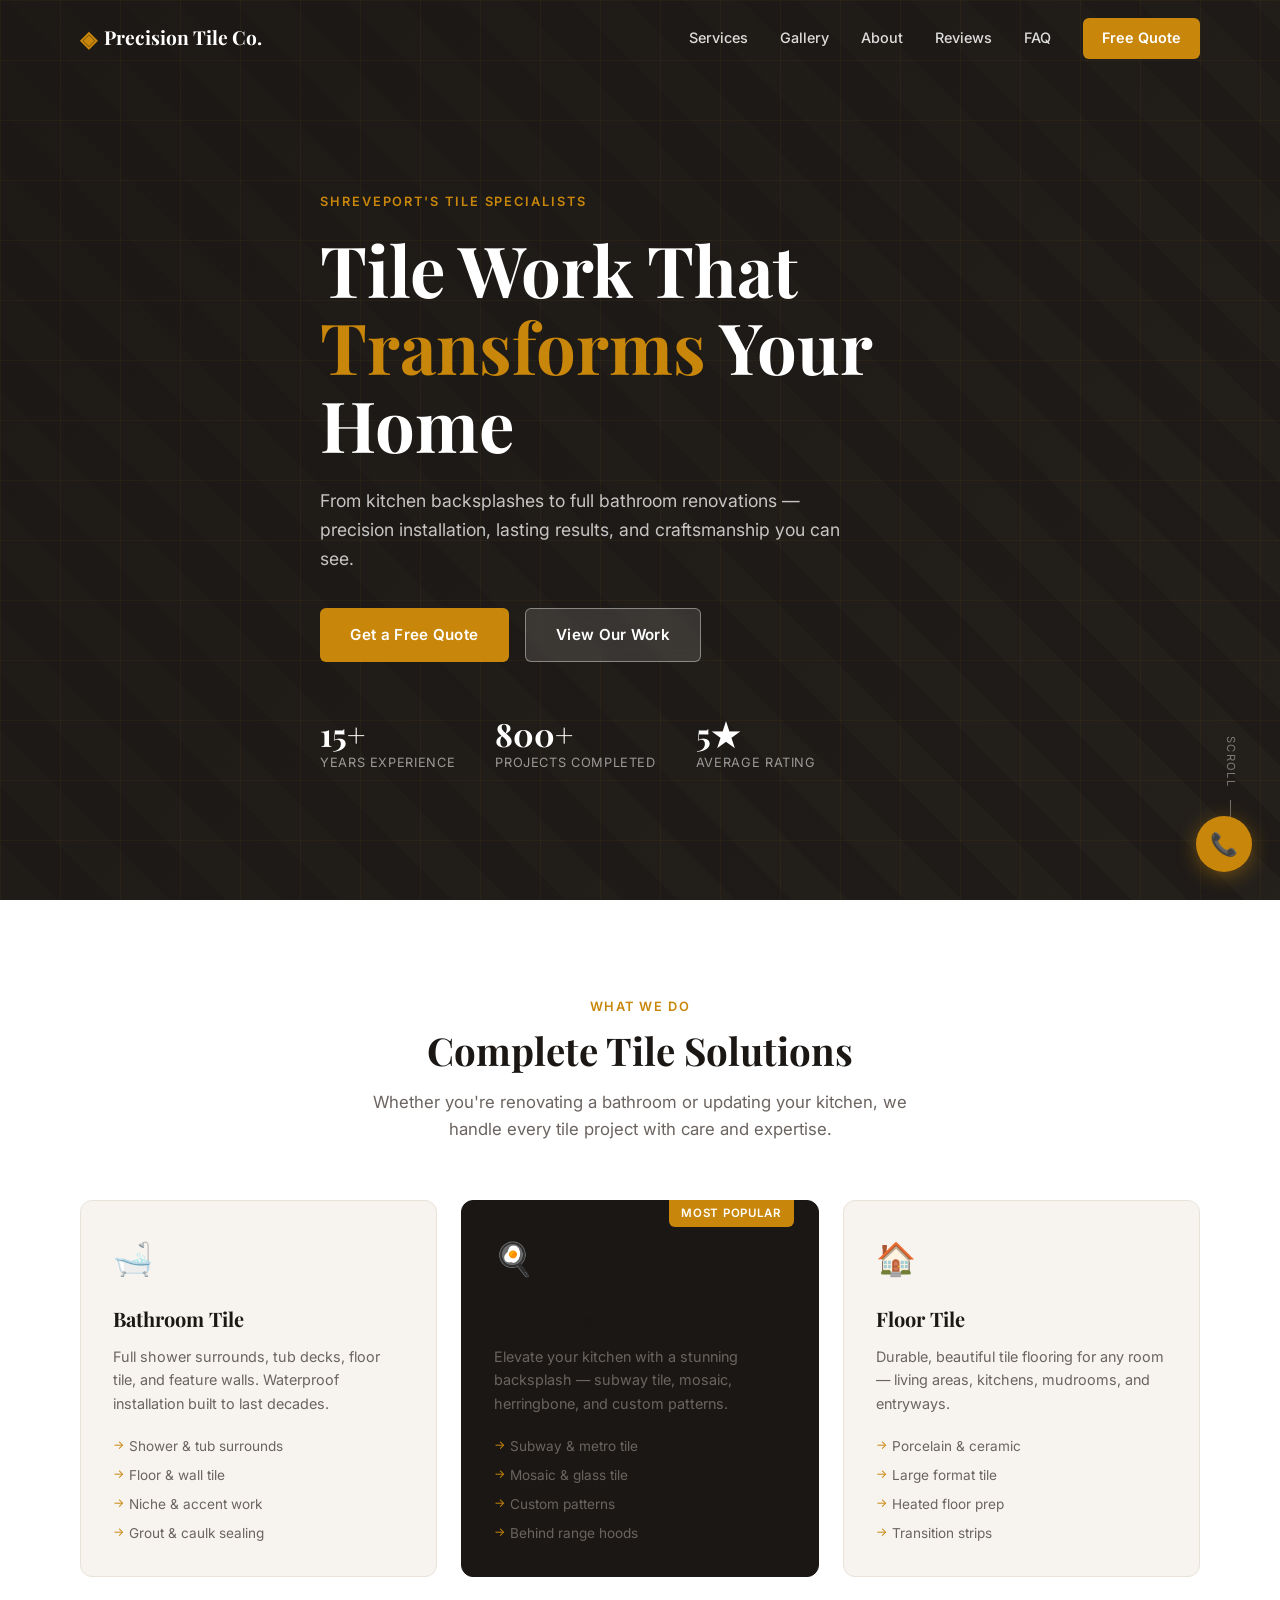
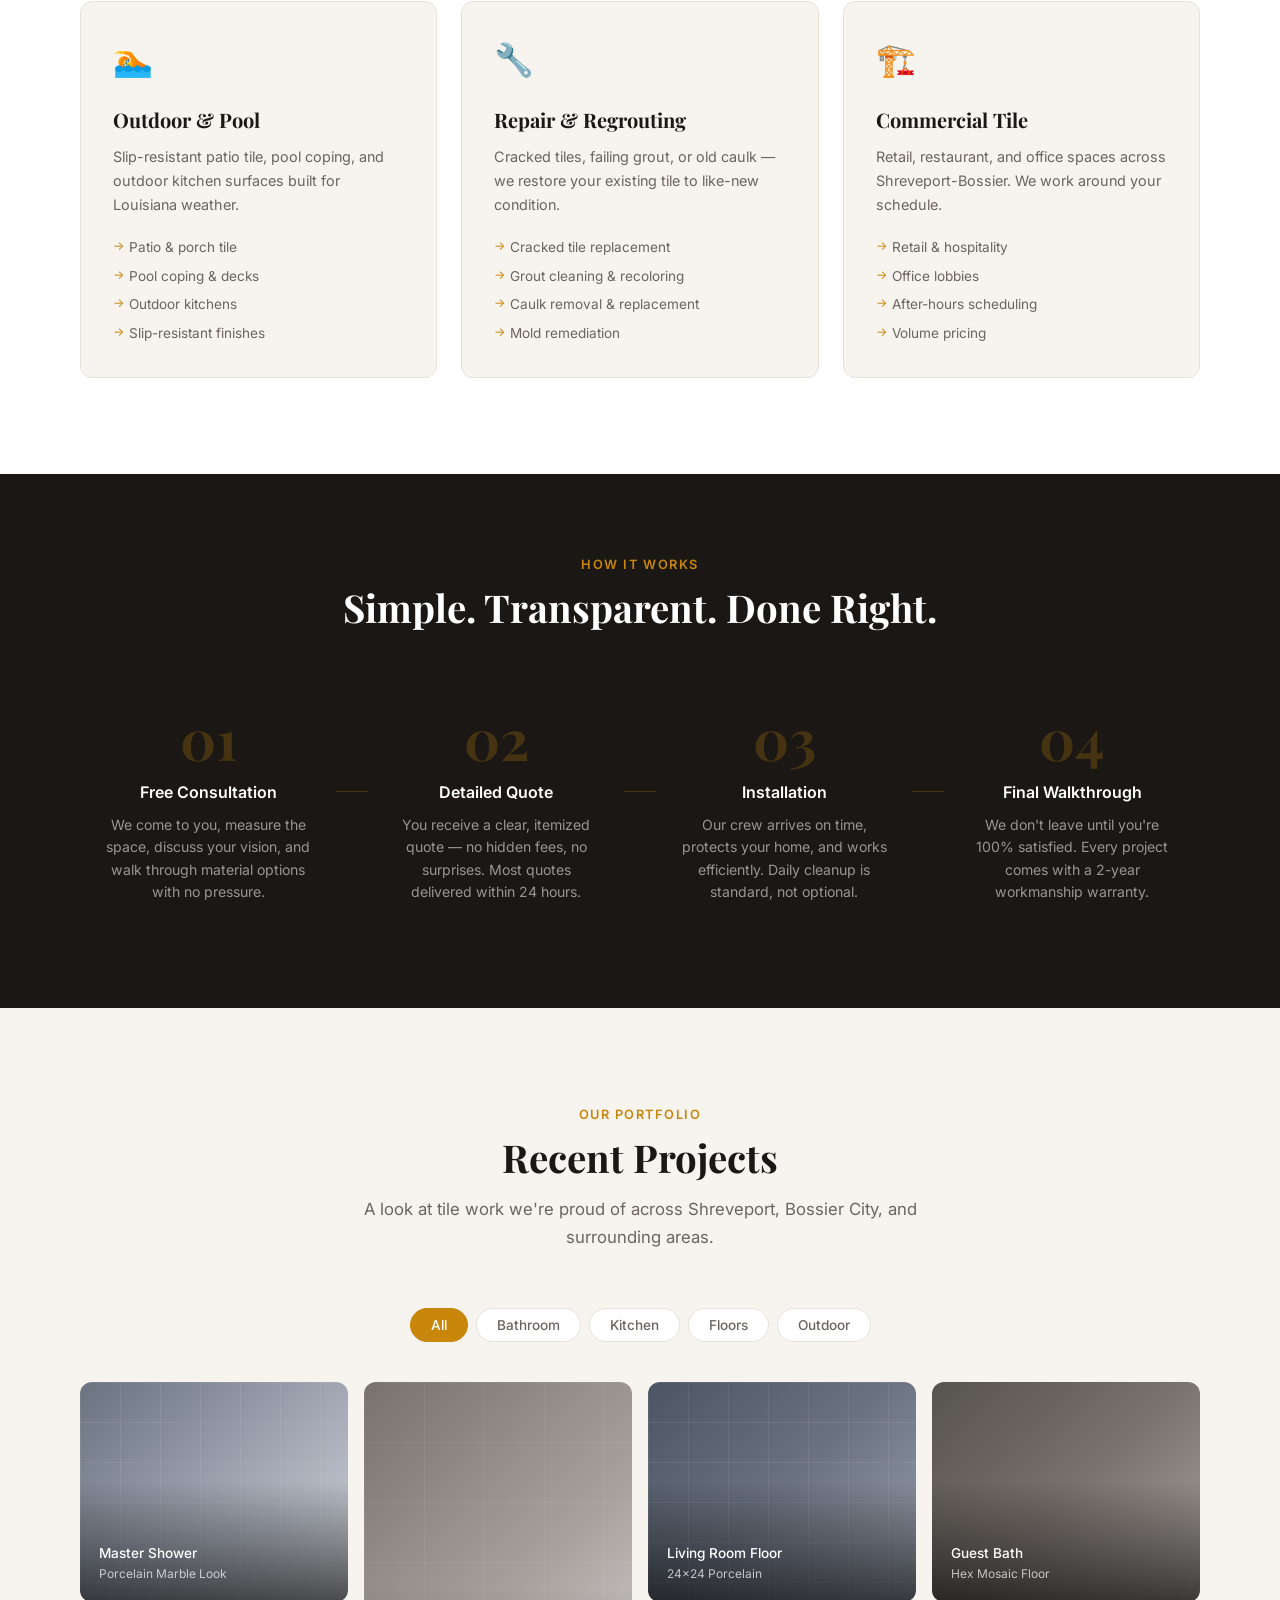
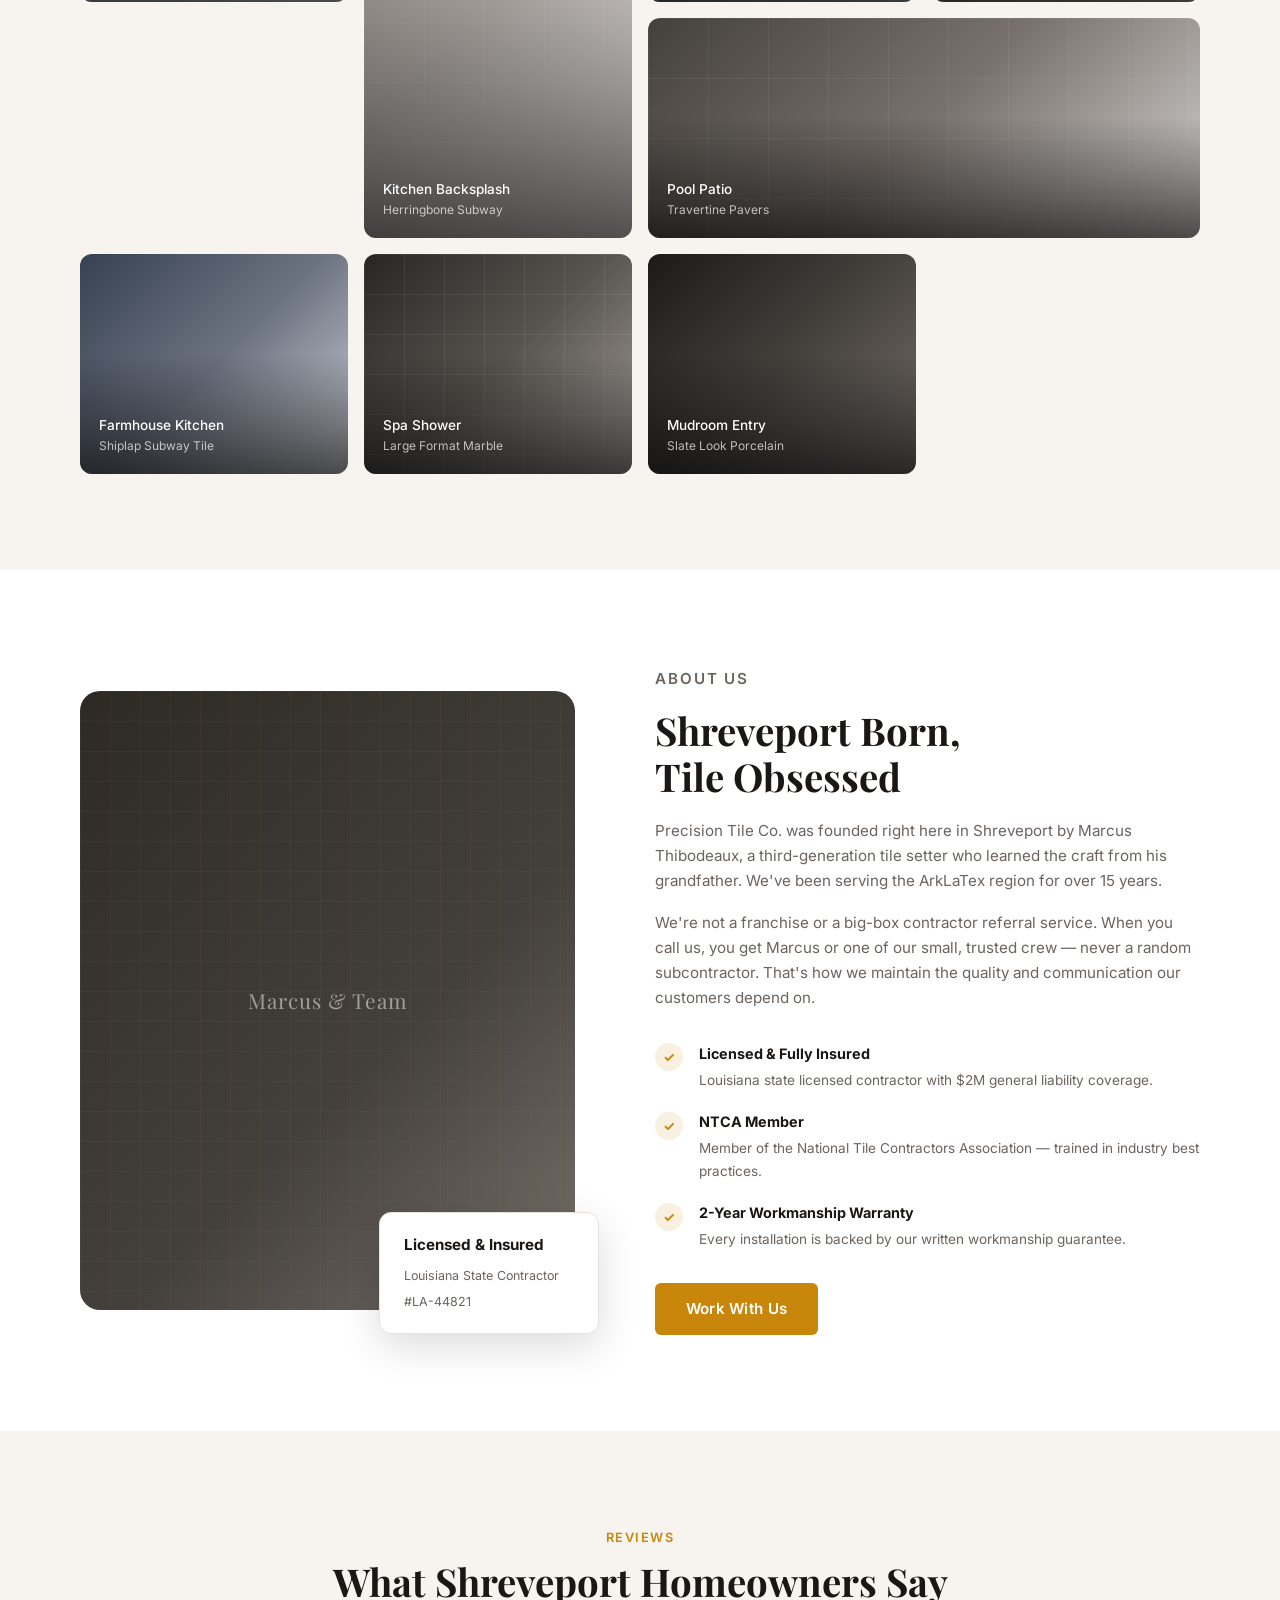
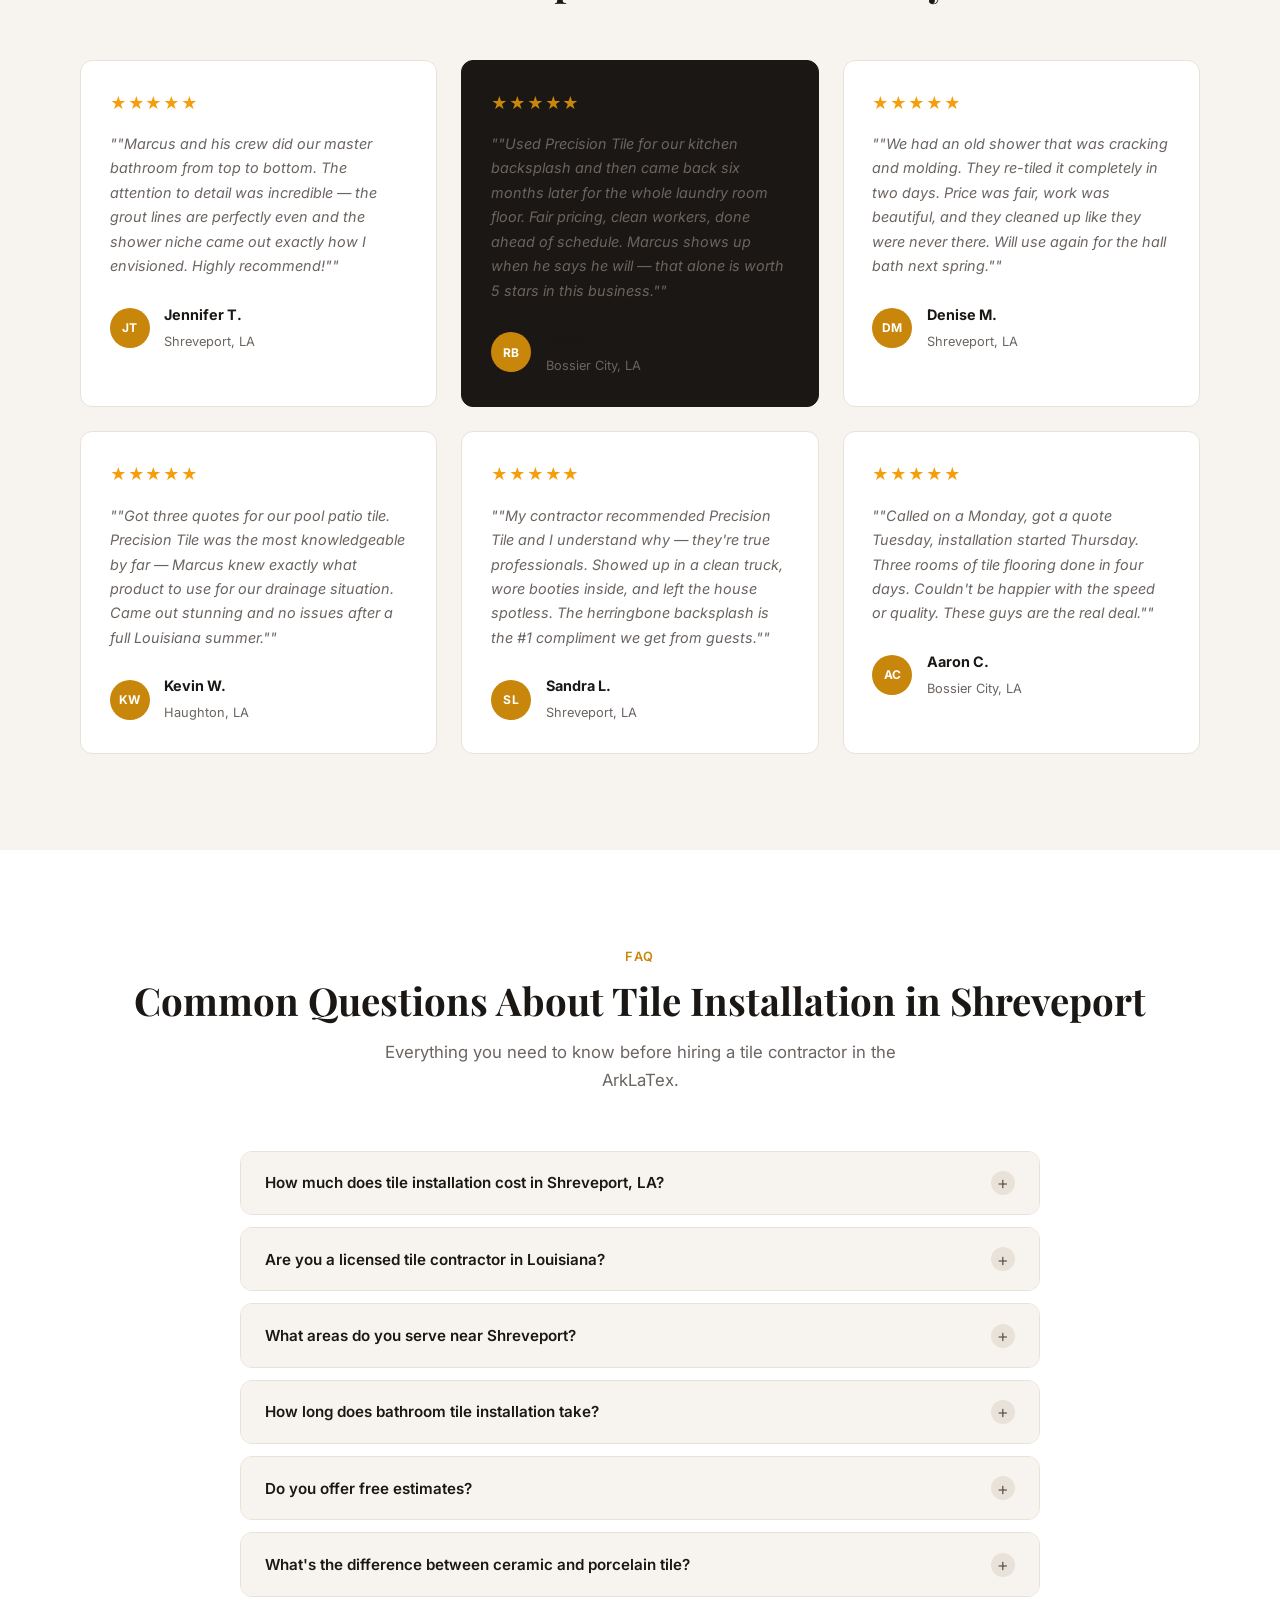
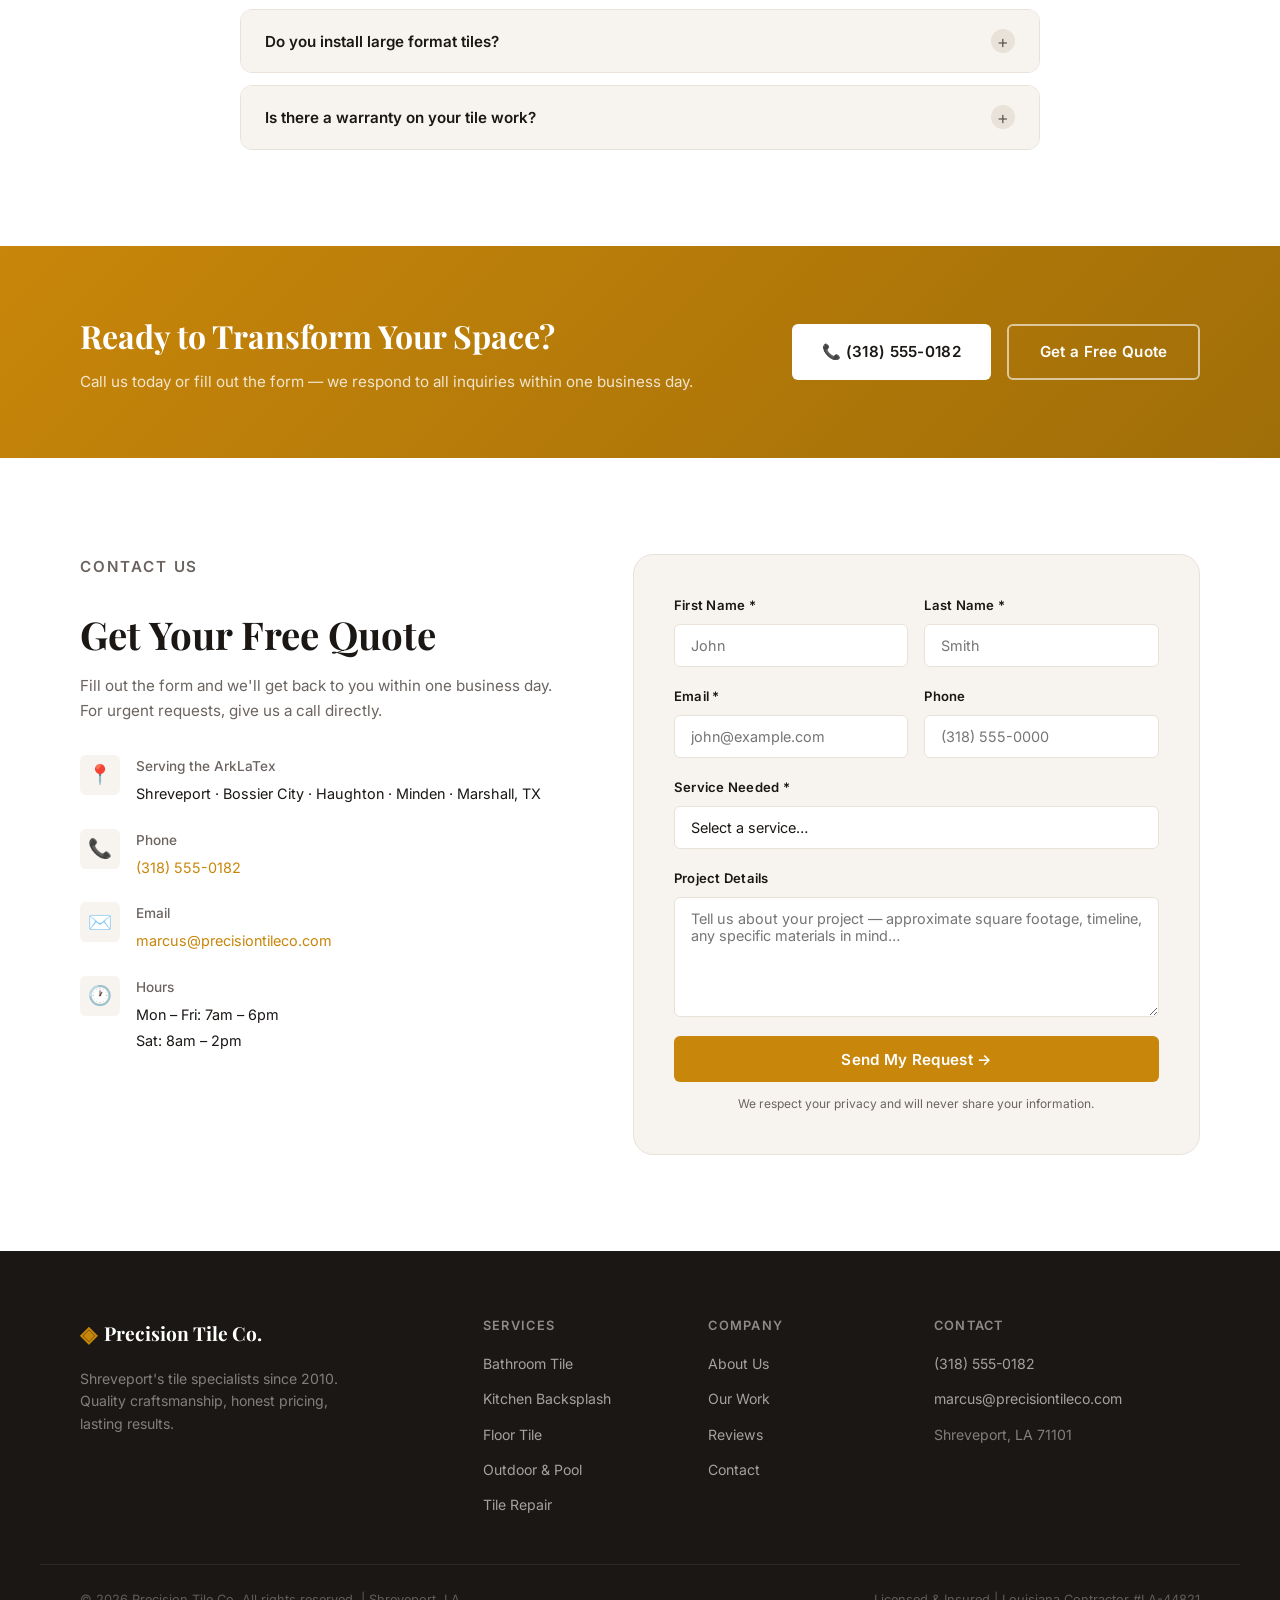
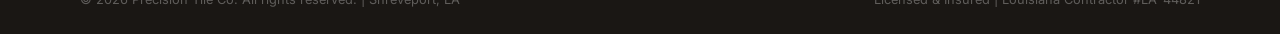
==== commit 7d58d7e8: "Add full SEO/GEO implementation and strategy playbook - Enhanced meta tags: title, description, cano" ====
--- a/index.html
+++ b/index.html
@@ -3,8 +3,160 @@
 <head>
   <meta charset="UTF-8" />
   <meta name="viewport" content="width=device-width, initial-scale=1.0" />
-  <meta name="description" content="Shreveport's premier tile installation experts. Kitchen backsplashes, bathroom tile, flooring, and more. Free quotes — call today!" />
-  <title>Precision Tile Co. | Shreveport, LA</title>
+
+  <!-- Primary SEO -->
+  <title>Tile Installation Shreveport LA | Precision Tile Co. | Free Quotes</title>
+  <meta name="description" content="Precision Tile Co. — Shreveport's top-rated tile installer. Bathroom tile, kitchen backsplash, floor tile & pool tile. Licensed, insured, 15+ years. Free quotes. Call (318) 555-0182." />
+  <meta name="keywords" content="tile installation Shreveport LA, bathroom tiler Shreveport, kitchen backsplash Shreveport, floor tile Bossier City, tile contractor ArkLaTex, ceramic tile installer Louisiana" />
+  <link rel="canonical" href="https://tilers.vercel.app/" />
+
+  <!-- Geo / Local -->
+  <meta name="geo.region" content="US-LA" />
+  <meta name="geo.placename" content="Shreveport, Louisiana" />
+  <meta name="geo.position" content="32.5251;-93.7502" />
+  <meta name="ICBM" content="32.5251, -93.7502" />
+
+  <!-- Open Graph -->
+  <meta property="og:type" content="website" />
+  <meta property="og:url" content="https://tilers.vercel.app/" />
+  <meta property="og:title" content="Precision Tile Co. | Tile Installation in Shreveport, LA" />
+  <meta property="og:description" content="Shreveport's top-rated tile installer. Bathrooms, kitchens, floors, outdoor & pool tile. Licensed & insured. Free quotes — call (318) 555-0182." />
+  <meta property="og:site_name" content="Precision Tile Co." />
+  <meta property="og:locale" content="en_US" />
+
+  <!-- Twitter Card -->
+  <meta name="twitter:card" content="summary_large_image" />
+  <meta name="twitter:title" content="Precision Tile Co. | Shreveport, LA Tile Installer" />
+  <meta name="twitter:description" content="Bathroom, kitchen, floor & pool tile installation across the ArkLaTex. 15+ years, 800+ projects. Free quotes." />
+
+  <!-- JSON-LD: LocalBusiness -->
+  <script type="application/ld+json">
+  {
+    "@context": "https://schema.org",
+    "@type": ["LocalBusiness", "HomeAndConstructionBusiness"],
+    "@id": "https://tilers.vercel.app/#business",
+    "name": "Precision Tile Co.",
+    "description": "Licensed tile installation company serving Shreveport, Bossier City, and the ArkLaTex region. Specializing in bathroom tile, kitchen backsplash, floor tile, outdoor and pool tile, and tile repair.",
+    "url": "https://tilers.vercel.app",
+    "telephone": "+13185550182",
+    "email": "marcus@precisiontileco.com",
+    "foundingDate": "2010",
+    "priceRange": "$$",
+    "currenciesAccepted": "USD",
+    "paymentAccepted": "Cash, Check, Credit Card",
+    "address": {
+      "@type": "PostalAddress",
+      "addressLocality": "Shreveport",
+      "addressRegion": "LA",
+      "postalCode": "71101",
+      "addressCountry": "US"
+    },
+    "geo": {
+      "@type": "GeoCoordinates",
+      "latitude": 32.5251,
+      "longitude": -93.7502
+    },
+    "areaServed": [
+      { "@type": "City", "name": "Shreveport", "sameAs": "https://en.wikipedia.org/wiki/Shreveport,_Louisiana" },
+      { "@type": "City", "name": "Bossier City" },
+      { "@type": "City", "name": "Haughton" },
+      { "@type": "City", "name": "Minden" },
+      { "@type": "City", "name": "Marshall, Texas" }
+    ],
+    "openingHoursSpecification": [
+      { "@type": "OpeningHoursSpecification", "dayOfWeek": ["Monday","Tuesday","Wednesday","Thursday","Friday"], "opens": "07:00", "closes": "18:00" },
+      { "@type": "OpeningHoursSpecification", "dayOfWeek": "Saturday", "opens": "08:00", "closes": "14:00" }
+    ],
+    "hasOfferCatalog": {
+      "@type": "OfferCatalog",
+      "name": "Tile Installation Services",
+      "itemListElement": [
+        { "@type": "Offer", "itemOffered": { "@type": "Service", "name": "Bathroom Tile Installation", "description": "Full shower surrounds, tub decks, floor tile and feature walls in Shreveport LA." } },
+        { "@type": "Offer", "itemOffered": { "@type": "Service", "name": "Kitchen Backsplash Installation", "description": "Subway tile, mosaic, herringbone and custom pattern backsplashes for Shreveport kitchens." } },
+        { "@type": "Offer", "itemOffered": { "@type": "Service", "name": "Floor Tile Installation", "description": "Porcelain and ceramic floor tile for living areas, kitchens, and entryways across the ArkLaTex." } },
+        { "@type": "Offer", "itemOffered": { "@type": "Service", "name": "Outdoor & Pool Tile", "description": "Slip-resistant patio tile, pool coping, and outdoor kitchen surfaces in Shreveport LA." } },
+        { "@type": "Offer", "itemOffered": { "@type": "Service", "name": "Tile Repair & Regrouting", "description": "Cracked tile replacement, grout recoloring, and caulk replacement services." } }
+      ]
+    },
+    "aggregateRating": {
+      "@type": "AggregateRating",
+      "ratingValue": "5.0",
+      "reviewCount": "6",
+      "bestRating": "5",
+      "worstRating": "1"
+    },
+    "review": [
+      {
+        "@type": "Review",
+        "author": { "@type": "Person", "name": "Jennifer T." },
+        "reviewRating": { "@type": "Rating", "ratingValue": "5" },
+        "reviewBody": "Marcus and his crew did our master bathroom from top to bottom. The attention to detail was incredible — the grout lines are perfectly even and the shower niche came out exactly how I envisioned."
+      },
+      {
+        "@type": "Review",
+        "author": { "@type": "Person", "name": "Robert B." },
+        "reviewRating": { "@type": "Rating", "ratingValue": "5" },
+        "reviewBody": "Used Precision Tile for our kitchen backsplash and came back six months later for the laundry room floor. Fair pricing, clean workers, done ahead of schedule."
+      }
+    ],
+    "sameAs": [
+      "https://www.houzz.com",
+      "https://www.angi.com",
+      "https://www.yelp.com"
+    ]
+  }
+  </script>
+
+  <!-- JSON-LD: FAQ -->
+  <script type="application/ld+json">
+  {
+    "@context": "https://schema.org",
+    "@type": "FAQPage",
+    "mainEntity": [
+      {
+        "@type": "Question",
+        "name": "How much does tile installation cost in Shreveport, LA?",
+        "acceptedAnswer": { "@type": "Answer", "text": "Tile installation in Shreveport typically ranges from $8–$20 per square foot installed, depending on tile type, pattern complexity, and surface prep required. We provide free, itemized quotes with no hidden fees. Call (318) 555-0182 or fill out our contact form." }
+      },
+      {
+        "@type": "Question",
+        "name": "Are you a licensed tile contractor in Louisiana?",
+        "acceptedAnswer": { "@type": "Answer", "text": "Yes. Precision Tile Co. holds Louisiana State Contractor license #LA-44821 and carries $2M general liability insurance. We are also a member of the National Tile Contractors Association (NTCA)." }
+      },
+      {
+        "@type": "Question",
+        "name": "What areas do you serve near Shreveport?",
+        "acceptedAnswer": { "@type": "Answer", "text": "We serve Shreveport, Bossier City, Haughton, Minden, and Marshall, TX — the full ArkLaTex region. Contact us if you're unsure whether we cover your area." }
+      },
+      {
+        "@type": "Question",
+        "name": "How long does bathroom tile installation take?",
+        "acceptedAnswer": { "@type": "Answer", "text": "A typical full bathroom tile job (shower surround + floor) takes 2–4 days depending on square footage, tile size, and any surface prep work needed. We provide a timeline estimate with every quote." }
+      },
+      {
+        "@type": "Question",
+        "name": "Do you offer free estimates for tile work?",
+        "acceptedAnswer": { "@type": "Answer", "text": "Yes — consultations and quotes are always free. We come to your home, measure the space, and deliver a written itemized estimate within 24 hours." }
+      },
+      {
+        "@type": "Question",
+        "name": "What is the difference between ceramic and porcelain tile?",
+        "acceptedAnswer": { "@type": "Answer", "text": "Porcelain is denser, less porous, and more durable — ideal for high-traffic floors and wet areas. Ceramic is slightly softer and easier to cut, making it great for walls and light-traffic floors. We help every customer choose the right tile for their specific application and budget." }
+      },
+      {
+        "@type": "Question",
+        "name": "Do you install large format tiles?",
+        "acceptedAnswer": { "@type": "Answer", "text": "Yes. We regularly install 24×24, 24×48, and larger format tiles, including the substrate leveling work required for a flat, lippage-free result." }
+      },
+      {
+        "@type": "Question",
+        "name": "Is there a warranty on your tile work?",
+        "acceptedAnswer": { "@type": "Answer", "text": "Every installation by Precision Tile Co. comes with a 2-year written workmanship warranty. If anything fails due to our installation, we fix it at no charge." }
+      }
+    ]
+  }
+  </script>
+
   <link rel="preconnect" href="https://fonts.googleapis.com" />
   <link rel="preconnect" href="https://fonts.gstatic.com" crossorigin />
   <link href="https://fonts.googleapis.com/css2?family=Inter:wght@300;400;500;600;700&family=Playfair+Display:wght@600;700&display=swap" rel="stylesheet" />
@@ -27,6 +179,7 @@
         <a href="#gallery">Gallery</a>
         <a href="#about">About</a>
         <a href="#testimonials">Reviews</a>
+        <a href="#faq">FAQ</a>
         <a href="#contact" class="nav__cta">Free Quote</a>
       </nav>
     </div>
@@ -373,6 +526,100 @@
               <strong>Aaron C.</strong>
               <span>Bossier City, LA</span>
             </div>
+          </div>
+        </div>
+
+      </div>
+    </div>
+  </section>
+
+  <!-- FAQ -->
+  <section class="faq" id="faq">
+    <div class="container">
+      <div class="section-header">
+        <p class="section-eyebrow">FAQ</p>
+        <h2 class="section-title">Common Questions About Tile Installation in Shreveport</h2>
+        <p class="section-sub">Everything you need to know before hiring a tile contractor in the ArkLaTex.</p>
+      </div>
+      <div class="faq__grid">
+
+        <div class="faq__item">
+          <button class="faq__question" aria-expanded="false">
+            How much does tile installation cost in Shreveport, LA?
+            <span class="faq__icon">+</span>
+          </button>
+          <div class="faq__answer">
+            <p>Tile installation in Shreveport typically ranges from <strong>$8–$20 per square foot installed</strong>, depending on tile type, pattern complexity, and surface prep required. We provide free, itemized quotes with no hidden fees. Call <a href="tel:+13185550182">(318) 555-0182</a> or fill out our contact form.</p>
+          </div>
+        </div>
+
+        <div class="faq__item">
+          <button class="faq__question" aria-expanded="false">
+            Are you a licensed tile contractor in Louisiana?
+            <span class="faq__icon">+</span>
+          </button>
+          <div class="faq__answer">
+            <p>Yes. Precision Tile Co. holds <strong>Louisiana State Contractor license #LA-44821</strong> and carries $2M general liability insurance. We are also a member of the National Tile Contractors Association (NTCA).</p>
+          </div>
+        </div>
+
+        <div class="faq__item">
+          <button class="faq__question" aria-expanded="false">
+            What areas do you serve near Shreveport?
+            <span class="faq__icon">+</span>
+          </button>
+          <div class="faq__answer">
+            <p>We serve <strong>Shreveport, Bossier City, Haughton, Minden, and Marshall, TX</strong> — the full ArkLaTex region. Contact us if you're unsure whether we cover your area.</p>
+          </div>
+        </div>
+
+        <div class="faq__item">
+          <button class="faq__question" aria-expanded="false">
+            How long does bathroom tile installation take?
+            <span class="faq__icon">+</span>
+          </button>
+          <div class="faq__answer">
+            <p>A typical full bathroom tile job (shower surround + floor) takes <strong>2–4 days</strong> depending on square footage, tile size, and surface prep needed. We provide a timeline estimate with every quote.</p>
+          </div>
+        </div>
+
+        <div class="faq__item">
+          <button class="faq__question" aria-expanded="false">
+            Do you offer free estimates?
+            <span class="faq__icon">+</span>
+          </button>
+          <div class="faq__answer">
+            <p>Yes — consultations and quotes are <strong>always free</strong>. We come to your home, measure the space, and deliver a written itemized estimate within 24 hours.</p>
+          </div>
+        </div>
+
+        <div class="faq__item">
+          <button class="faq__question" aria-expanded="false">
+            What's the difference between ceramic and porcelain tile?
+            <span class="faq__icon">+</span>
+          </button>
+          <div class="faq__answer">
+            <p>Porcelain is denser, less porous, and more durable — ideal for high-traffic floors and wet areas. Ceramic is slightly softer and easier to cut, making it great for walls and light-traffic floors. We help every customer choose the right tile for their application and budget.</p>
+          </div>
+        </div>
+
+        <div class="faq__item">
+          <button class="faq__question" aria-expanded="false">
+            Do you install large format tiles?
+            <span class="faq__icon">+</span>
+          </button>
+          <div class="faq__answer">
+            <p>Yes. We regularly install <strong>24×24, 24×48, and larger format tiles</strong>, including the substrate leveling work required for a flat, lippage-free result.</p>
+          </div>
+        </div>
+
+        <div class="faq__item">
+          <button class="faq__question" aria-expanded="false">
+            Is there a warranty on your tile work?
+            <span class="faq__icon">+</span>
+          </button>
+          <div class="faq__answer">
+            <p>Every installation comes with a <strong>2-year written workmanship warranty</strong>. If anything fails due to our installation, we fix it at no charge.</p>
           </div>
         </div>
 
--- a/assets/css/style.css
+++ b/assets/css/style.css
@@ -1120,6 +1120,92 @@
 }
 
 /* ============================================================
+   FAQ
+   ============================================================ */
+.faq {
+  padding-block: 6rem;
+  background: var(--color-white);
+}
+
+.faq__grid {
+  max-width: 800px;
+  margin-inline: auto;
+  display: flex;
+  flex-direction: column;
+  gap: .75rem;
+}
+
+.faq__item {
+  border: 1px solid var(--color-border);
+  border-radius: var(--radius-md);
+  overflow: hidden;
+  transition: border-color var(--transition);
+}
+
+.faq__item.open { border-color: var(--color-primary); }
+
+.faq__question {
+  width: 100%;
+  display: flex;
+  justify-content: space-between;
+  align-items: center;
+  gap: 1rem;
+  padding: 1.2rem 1.5rem;
+  text-align: left;
+  font-size: .95rem;
+  font-weight: 600;
+  color: var(--color-dark);
+  background: var(--color-light);
+  cursor: pointer;
+  transition: background var(--transition), color var(--transition);
+}
+
+.faq__item.open .faq__question {
+  background: var(--color-dark);
+  color: var(--color-white);
+}
+
+.faq__icon {
+  flex-shrink: 0;
+  width: 24px;
+  height: 24px;
+  border-radius: 50%;
+  background: var(--color-border);
+  display: flex;
+  align-items: center;
+  justify-content: center;
+  font-size: 1.1rem;
+  font-weight: 400;
+  transition: all var(--transition);
+  color: var(--color-mid);
+}
+
+.faq__item.open .faq__icon {
+  background: var(--color-primary);
+  color: var(--color-white);
+  transform: rotate(45deg);
+}
+
+.faq__answer {
+  max-height: 0;
+  overflow: hidden;
+  transition: max-height .35s ease, padding .35s ease;
+}
+
+.faq__item.open .faq__answer { max-height: 300px; }
+
+.faq__answer p {
+  padding: 1.2rem 1.5rem;
+  font-size: .92rem;
+  color: var(--color-mid);
+  line-height: 1.7;
+  border-top: 1px solid var(--color-border);
+}
+
+.faq__answer a { color: var(--color-primary); }
+.faq__answer a:hover { text-decoration: underline; }
+
+/* ============================================================
    ANIMATIONS
    ============================================================ */
 .fade-in {
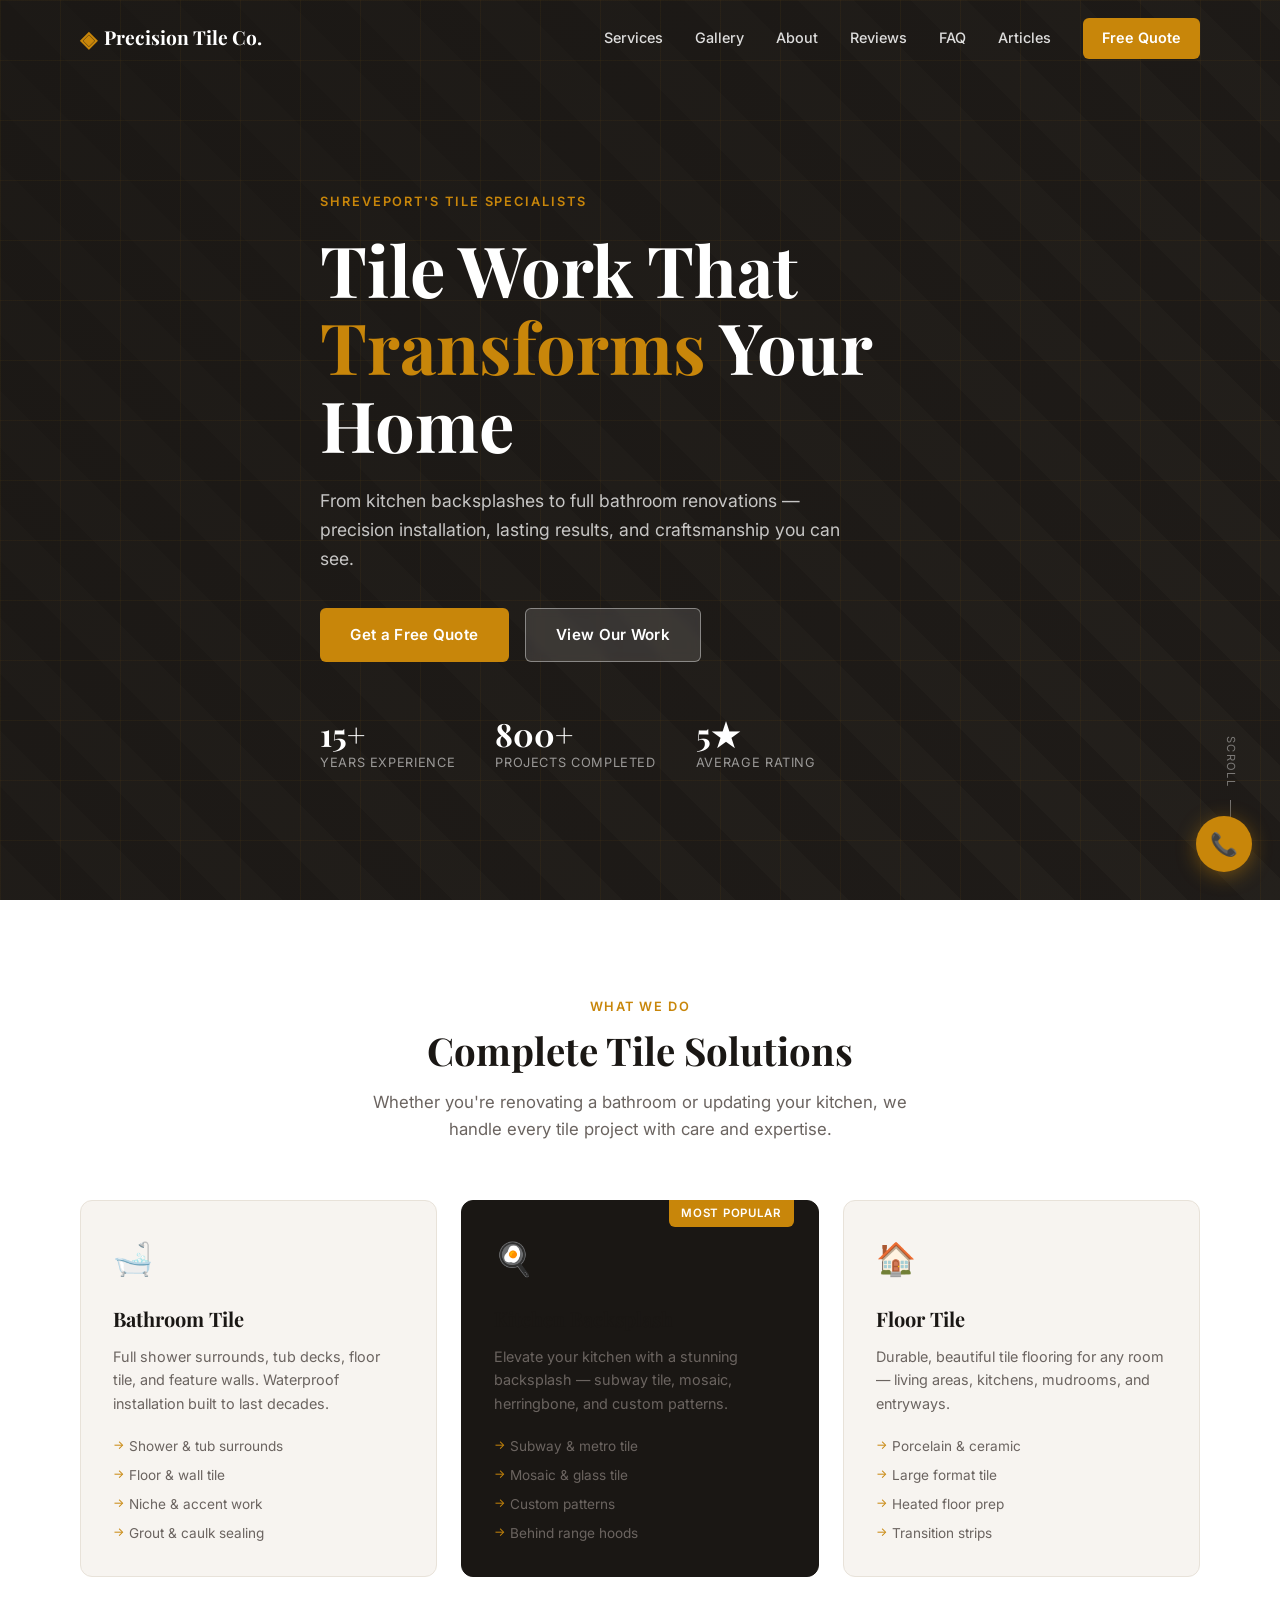
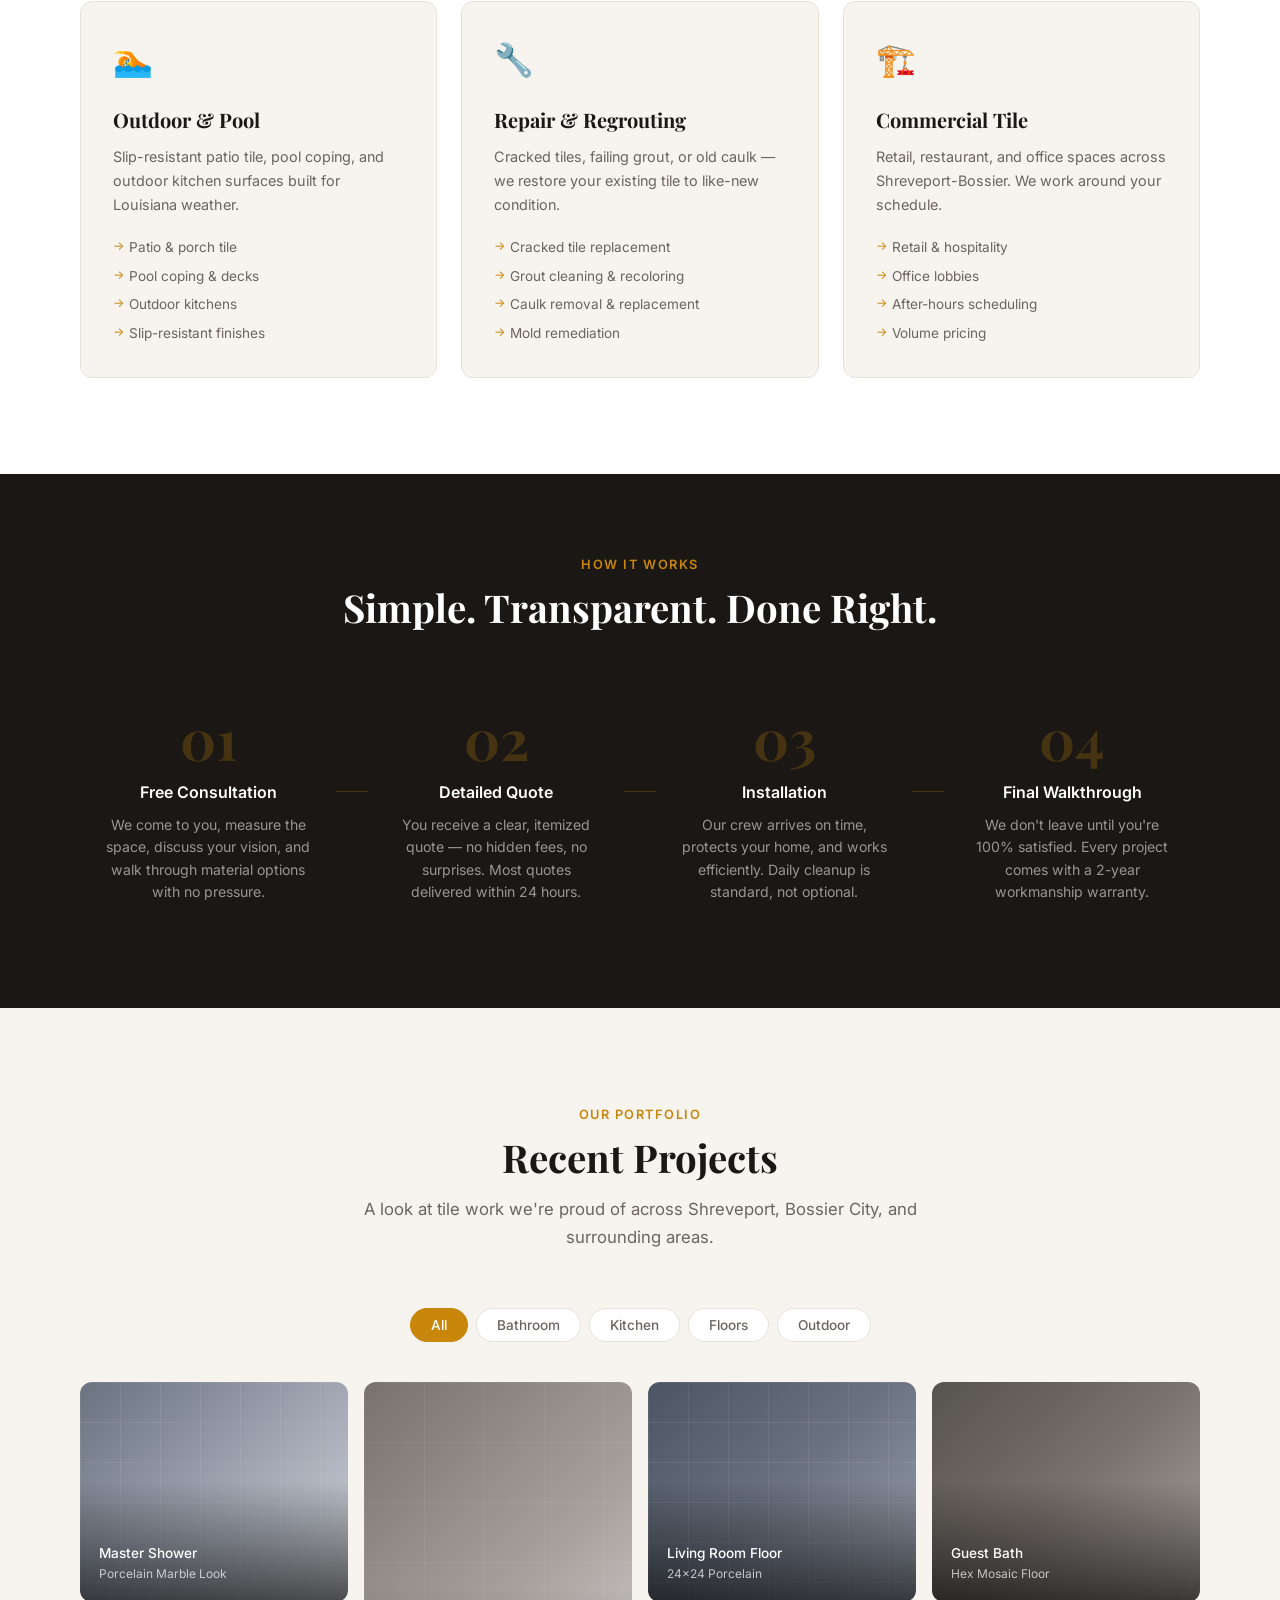
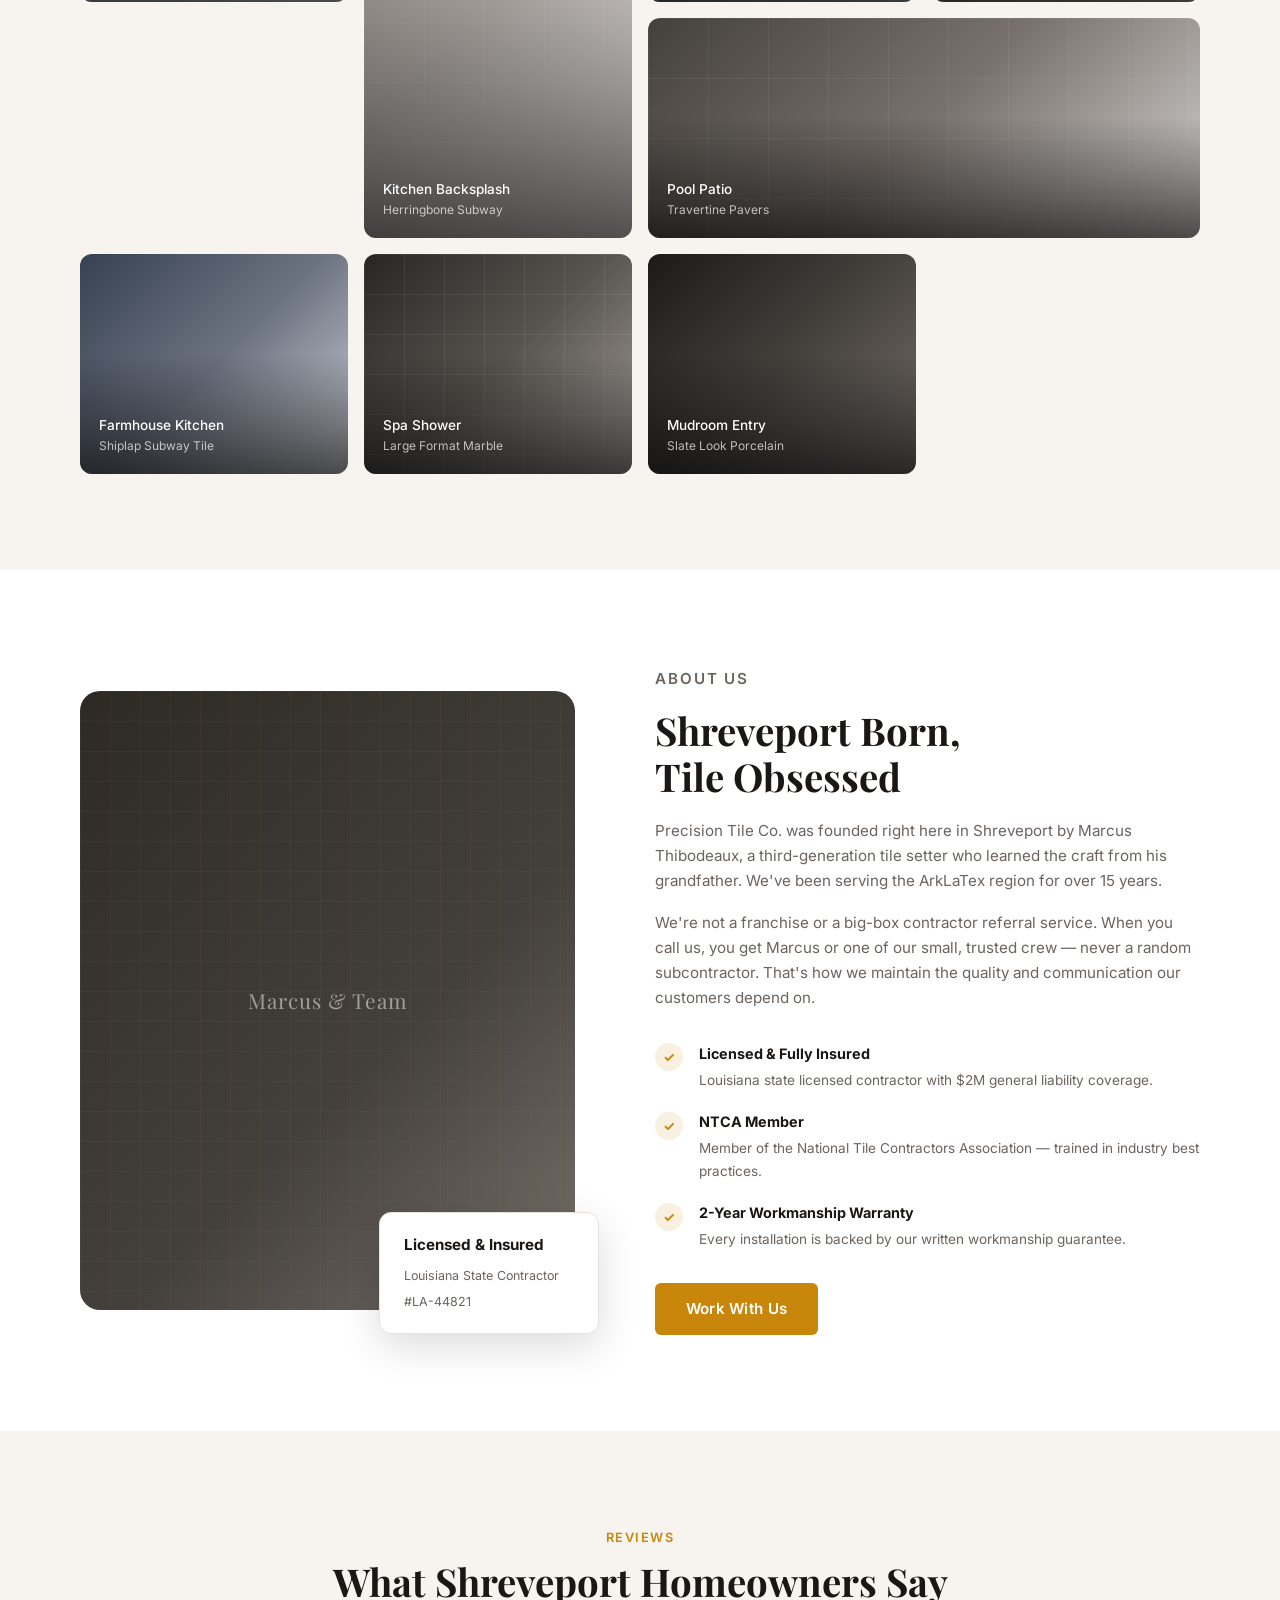
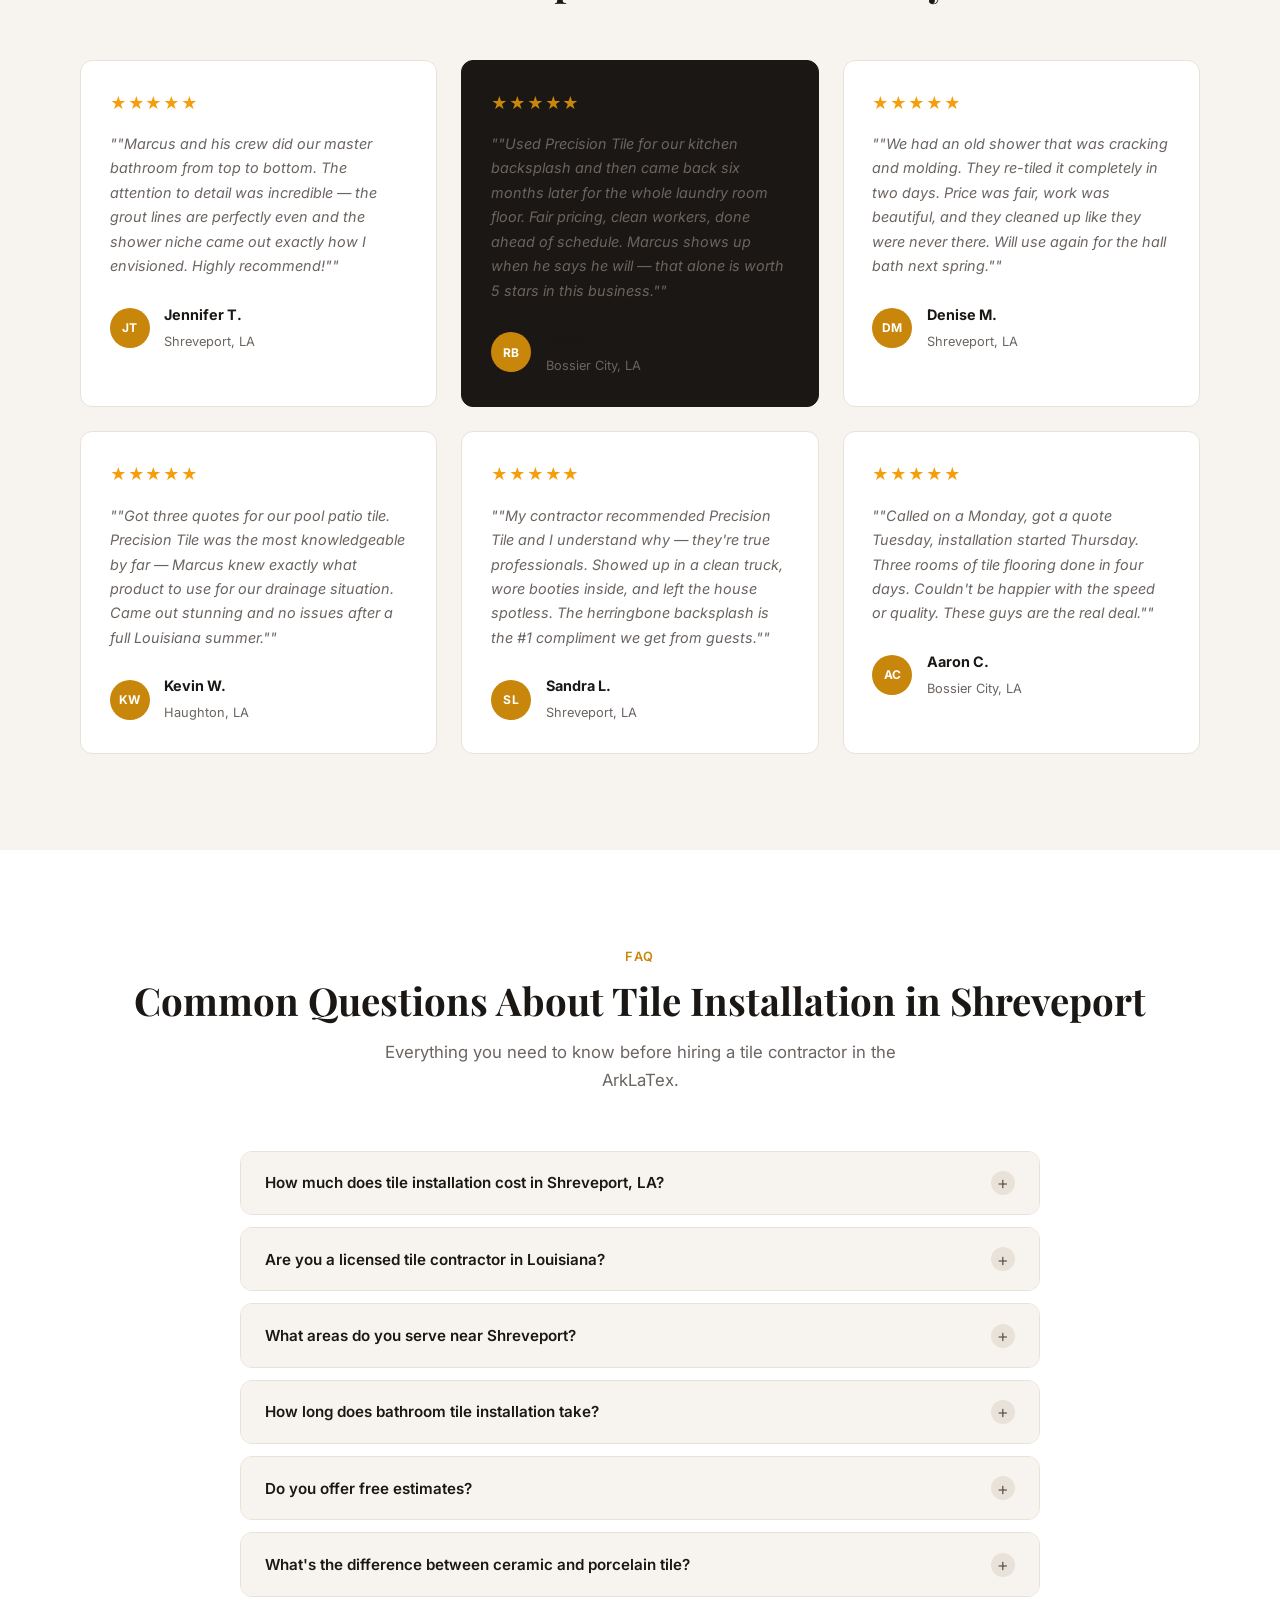
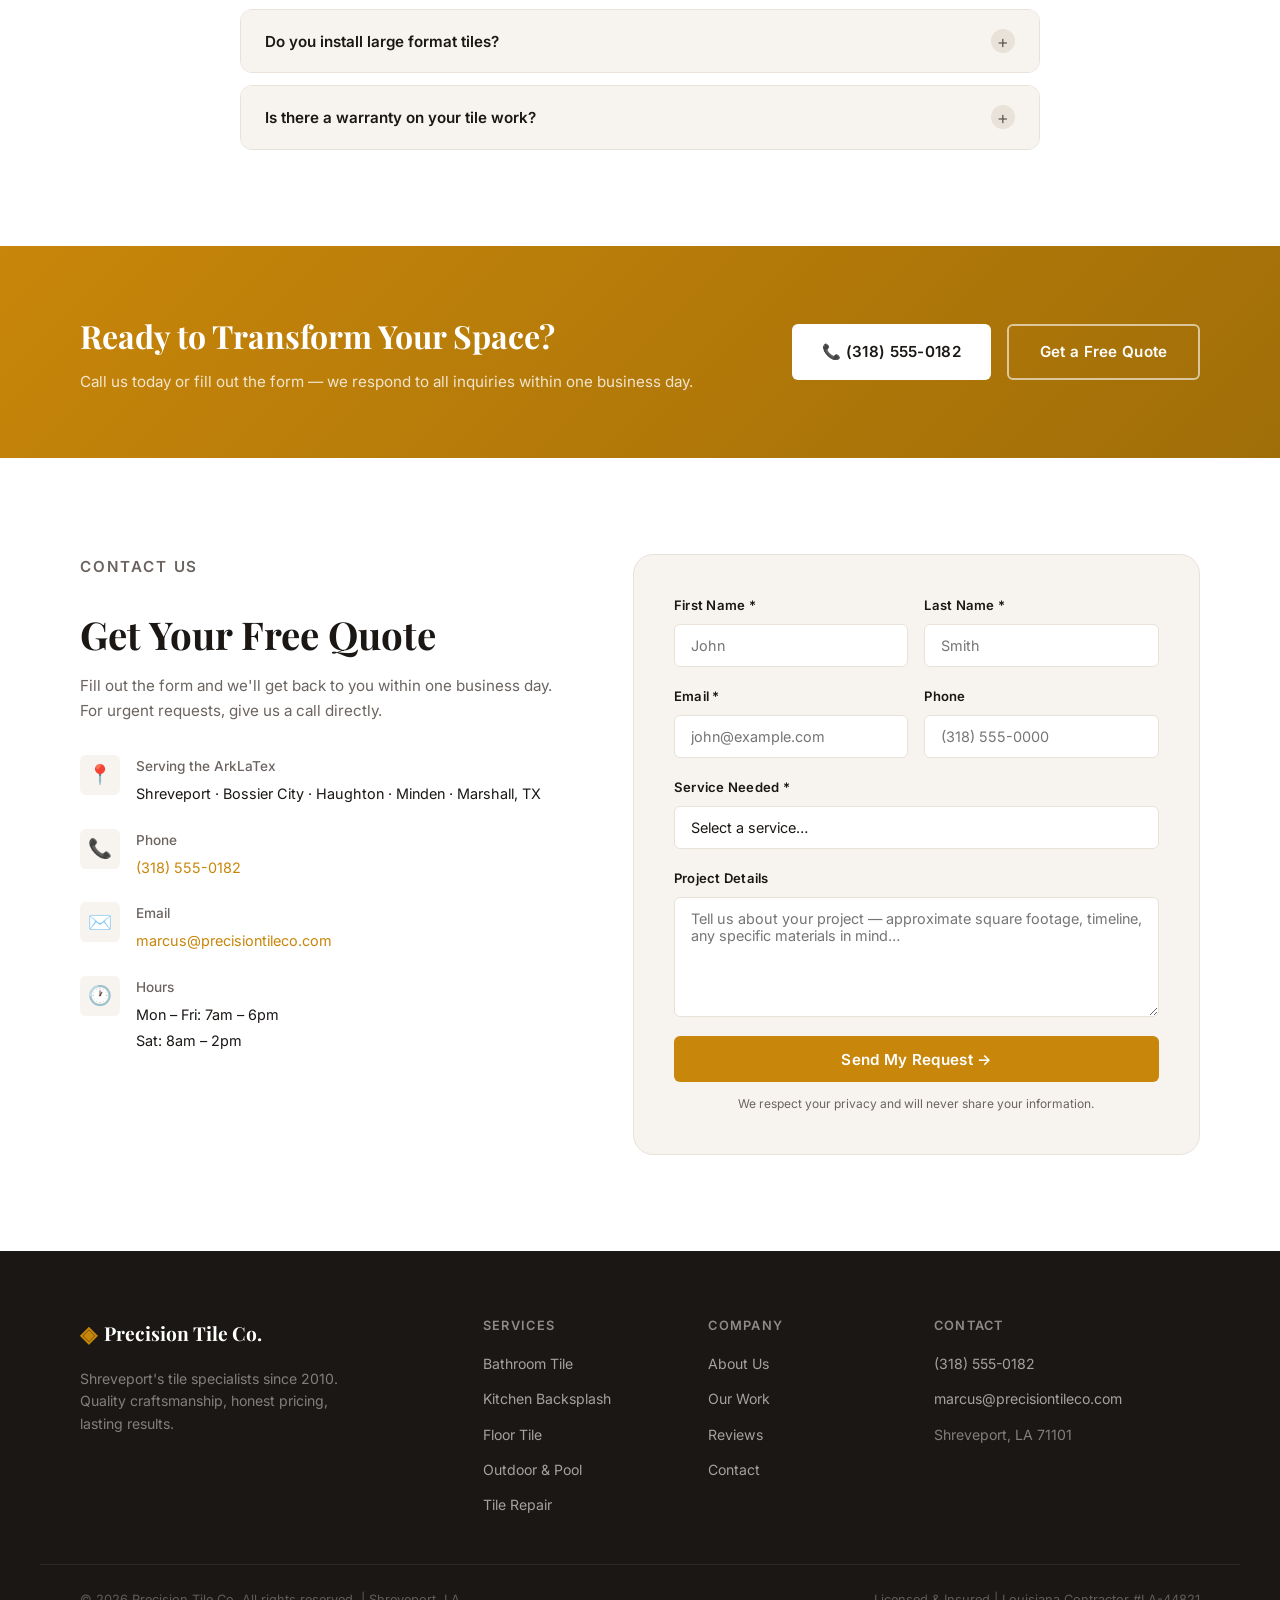
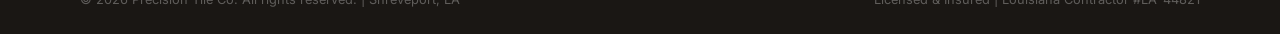
==== commit b84085cd: "Add articles/blog section with first SEO article - articles/index.html — blog listing page - article" ====
--- a/index.html
+++ b/index.html
@@ -180,6 +180,7 @@
         <a href="#about">About</a>
         <a href="#testimonials">Reviews</a>
         <a href="#faq">FAQ</a>
+        <a href="articles/">Articles</a>
         <a href="#contact" class="nav__cta">Free Quote</a>
       </nav>
     </div>
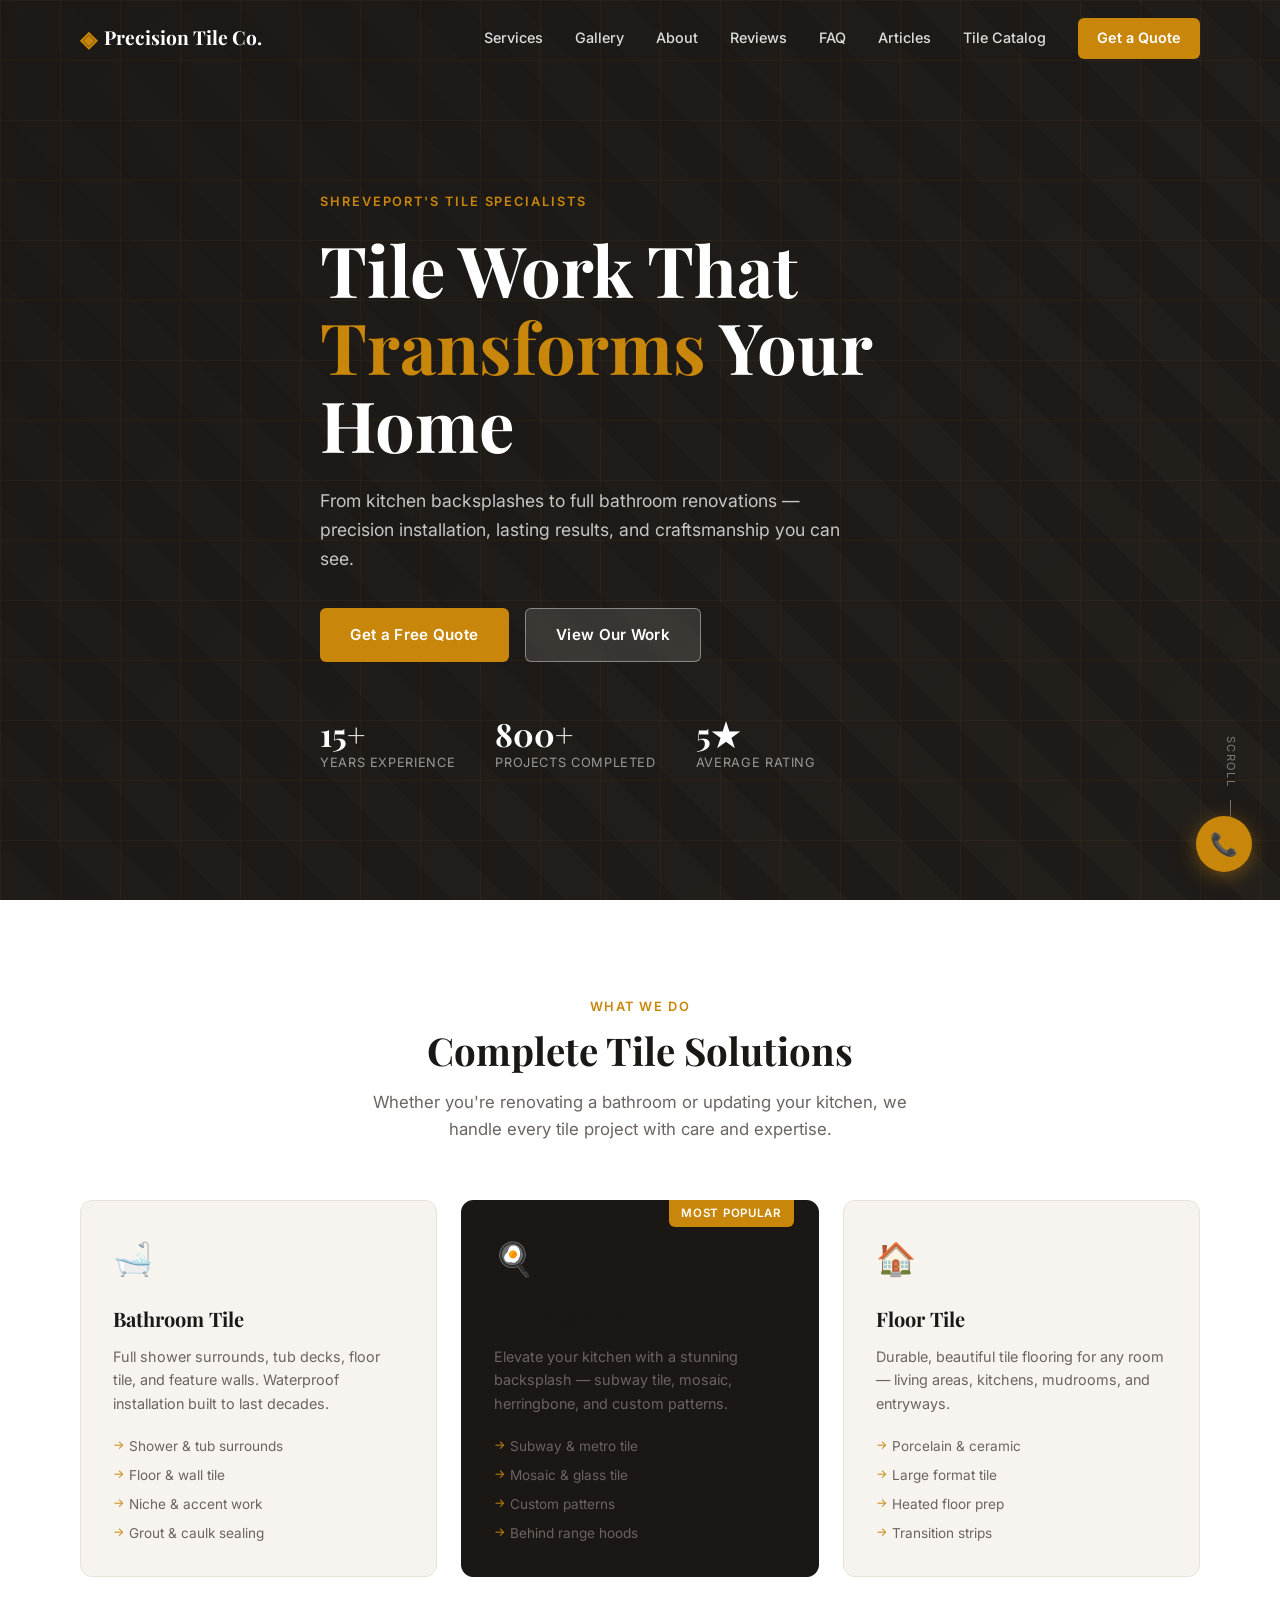
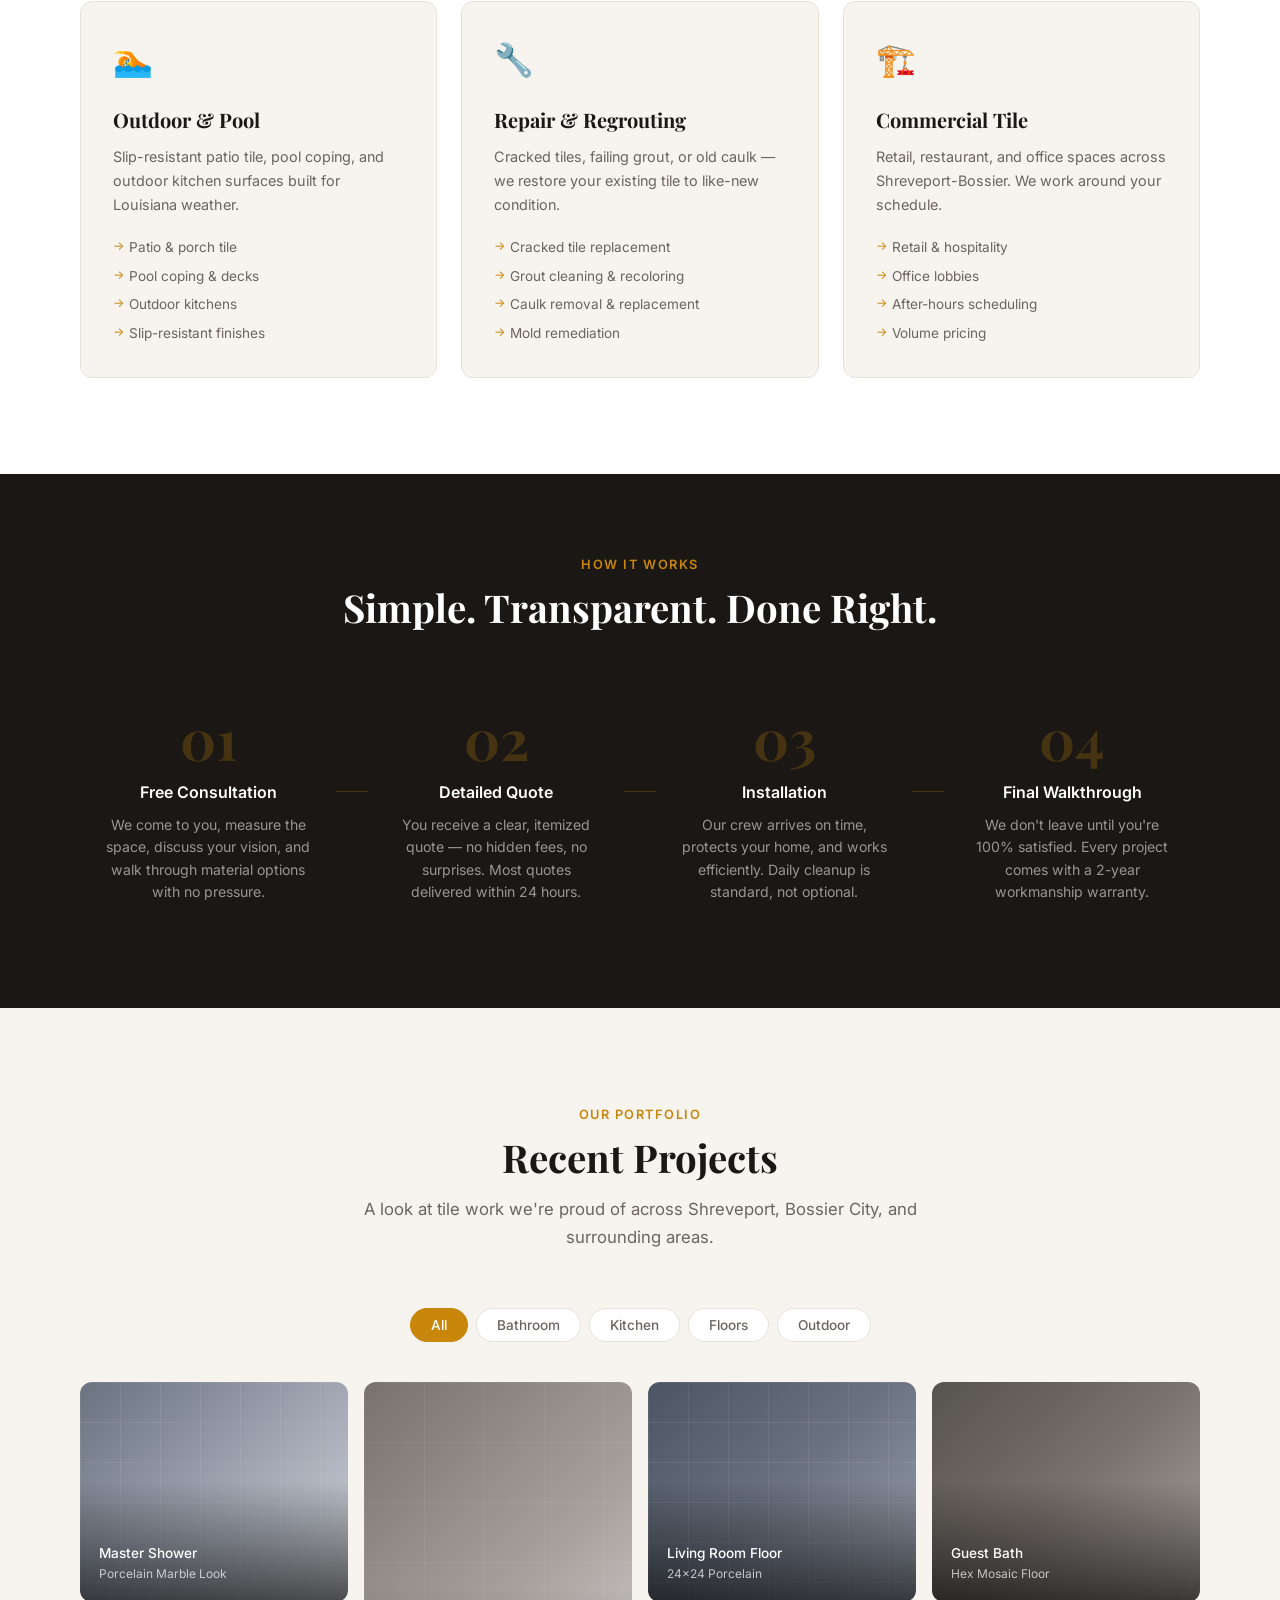
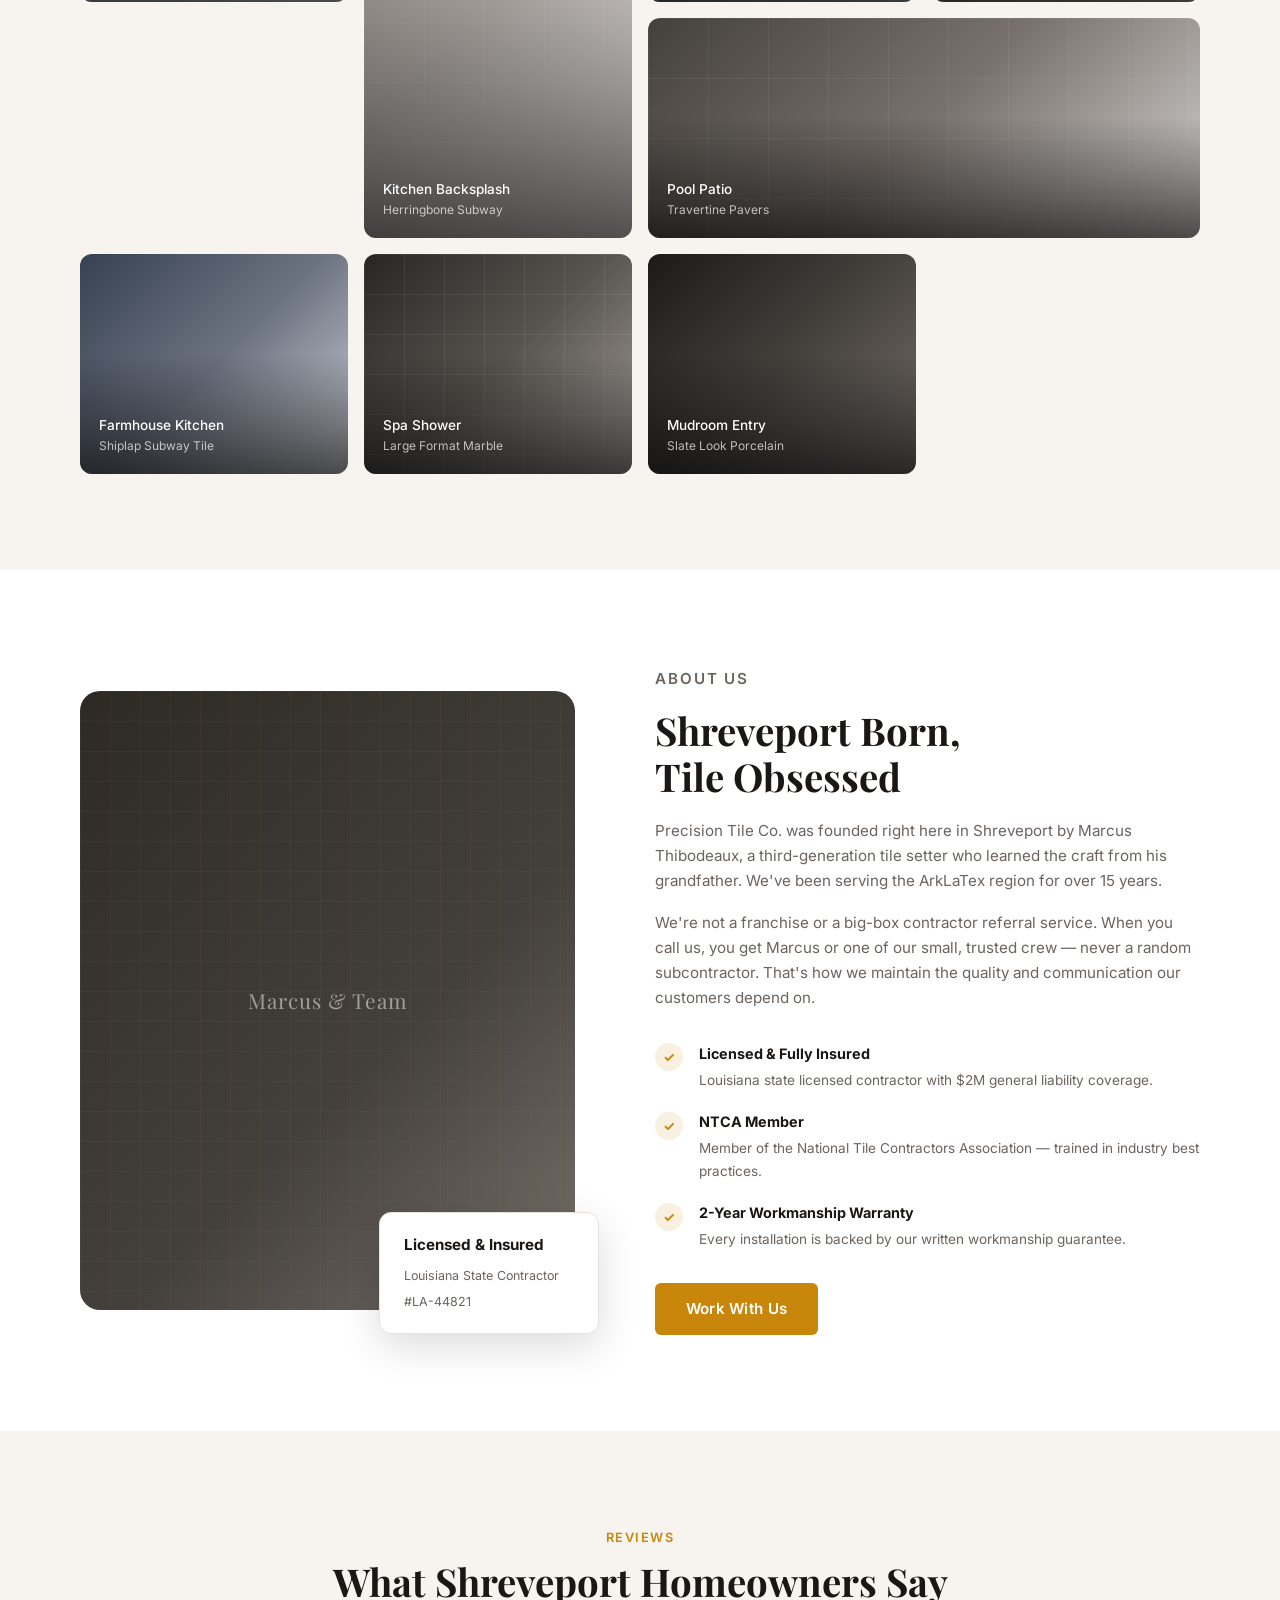
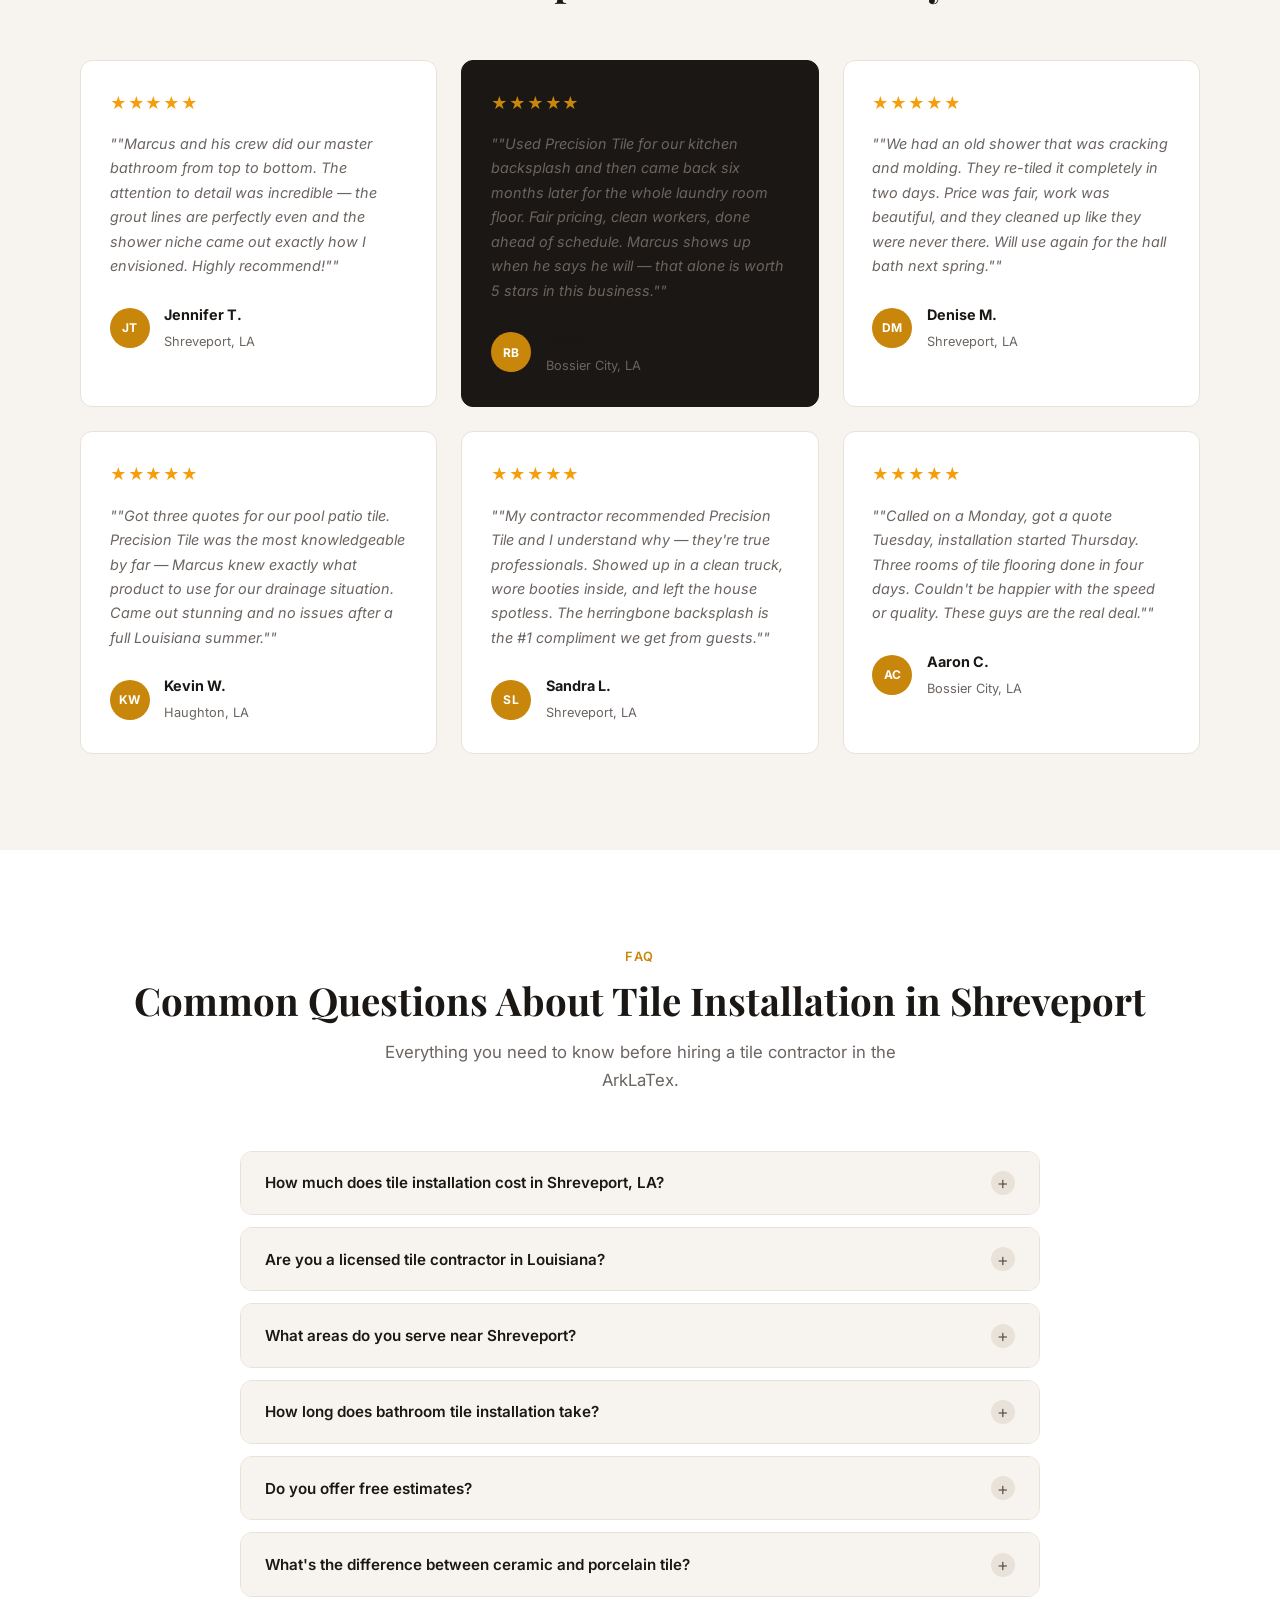
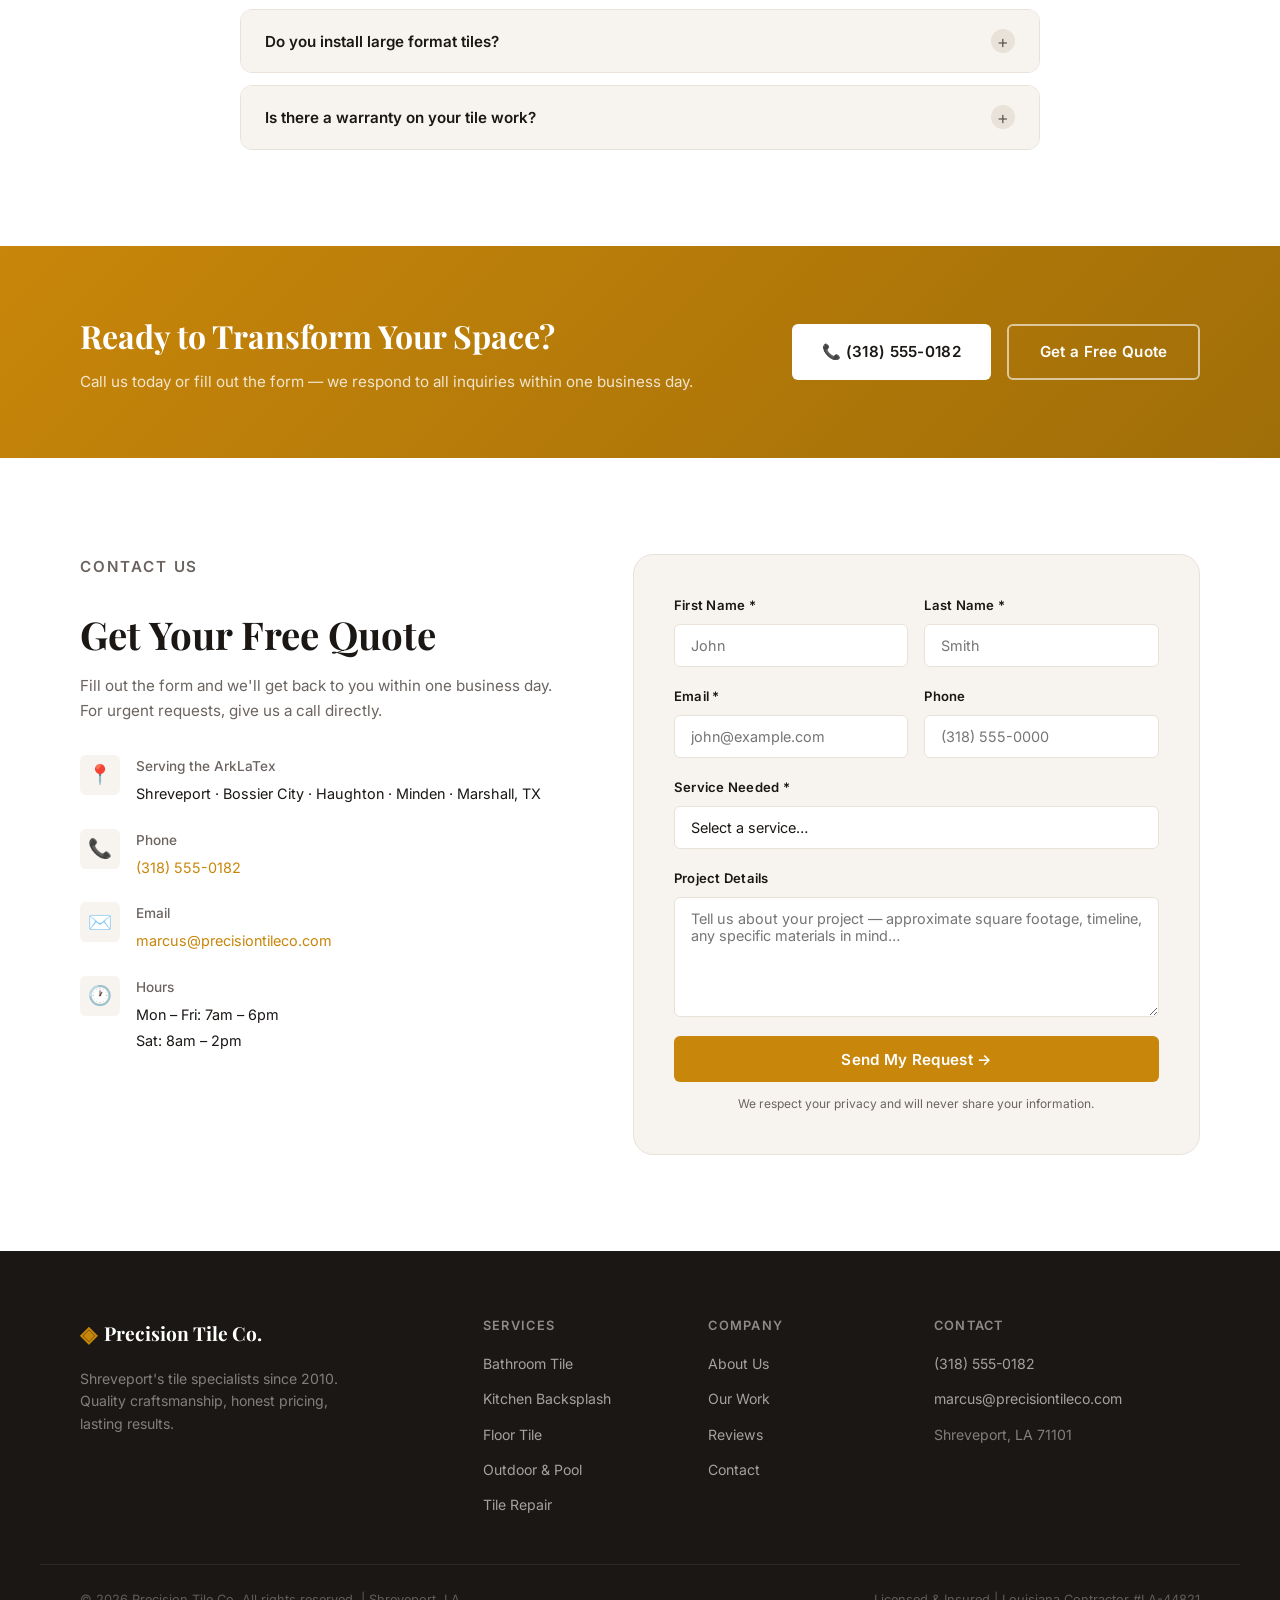
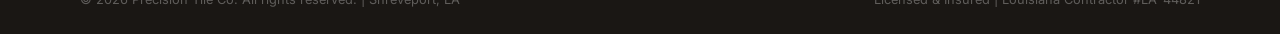
==== commit f35fcdf4: "Add 3-step quote builder with catalog integration - New quote.html: room dimensions → tile picker → " ====
--- a/index.html
+++ b/index.html
@@ -181,7 +181,8 @@
         <a href="#testimonials">Reviews</a>
         <a href="#faq">FAQ</a>
         <a href="articles/">Articles</a>
-        <a href="#contact" class="nav__cta">Free Quote</a>
+        <a href="daltile-catalog/">Tile Catalog</a>
+        <a href="quote.html" class="nav__cta">Get a Quote</a>
       </nav>
     </div>
   </header>
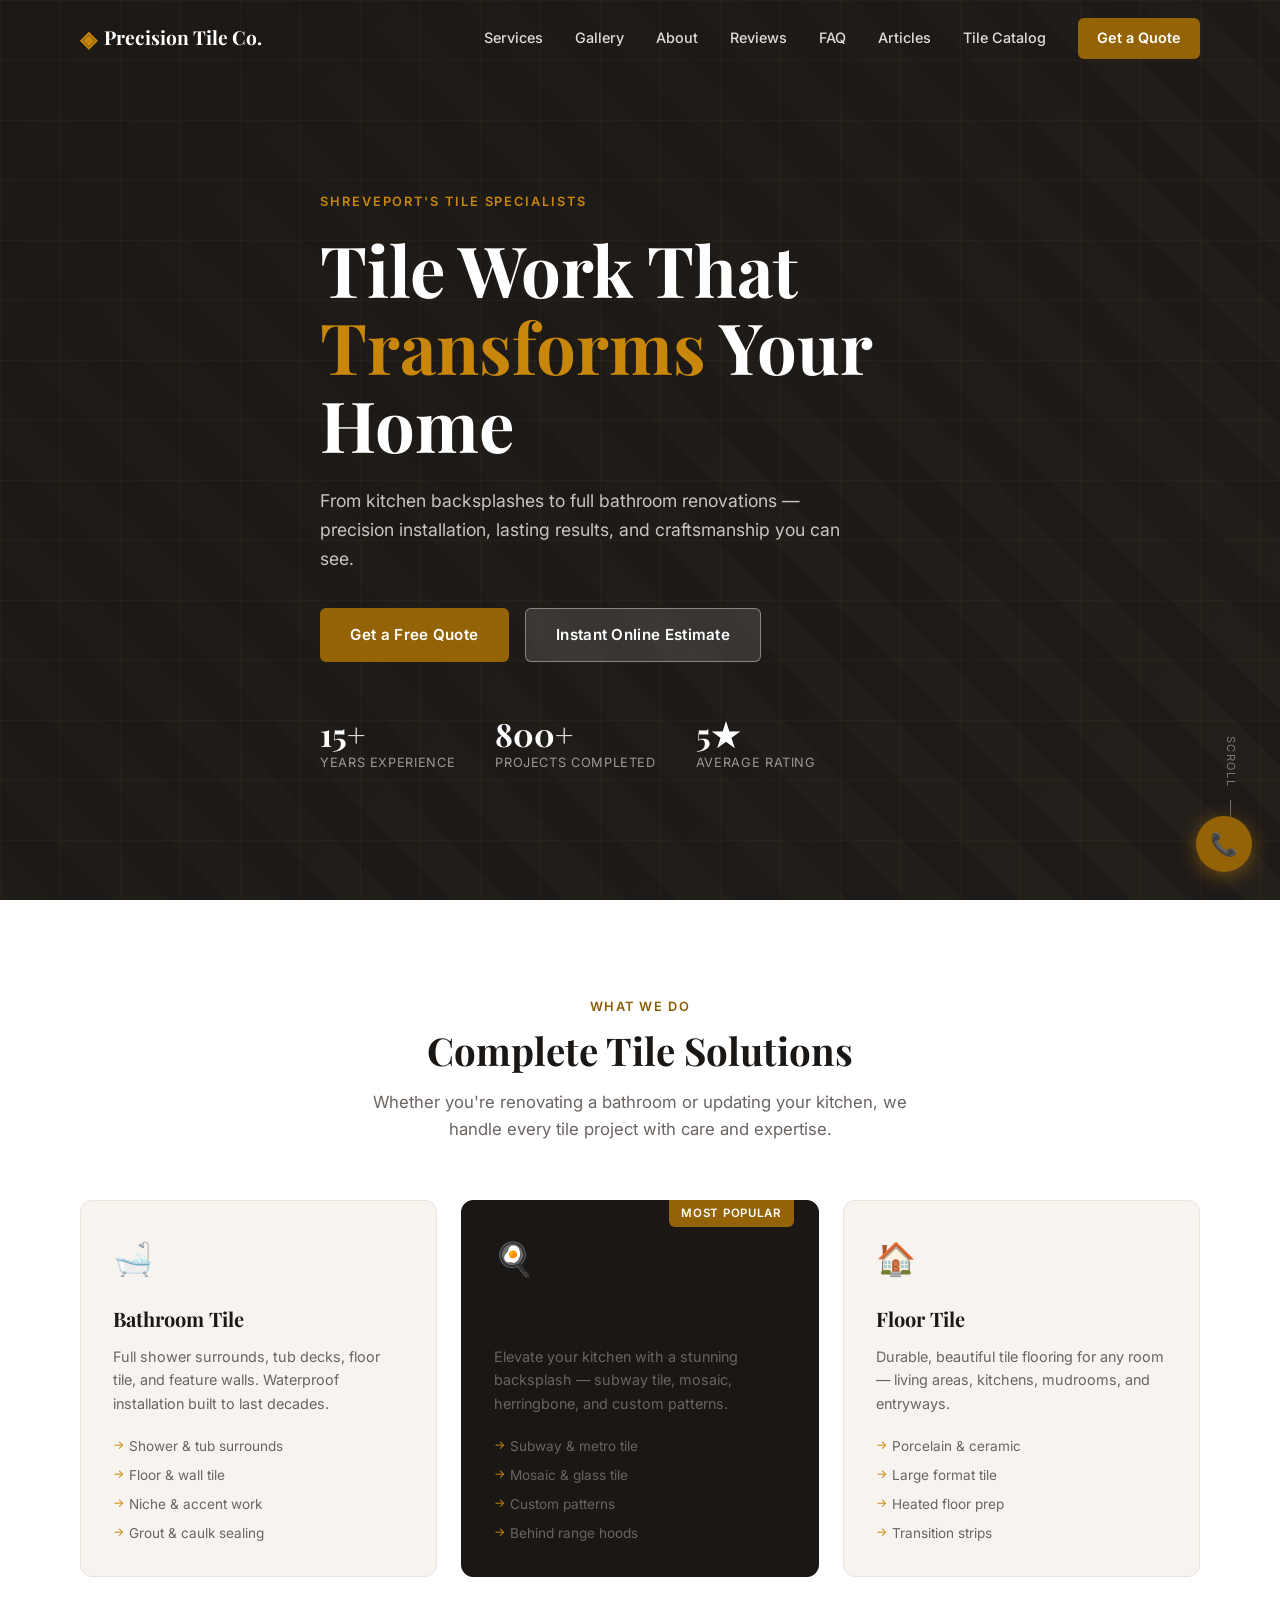
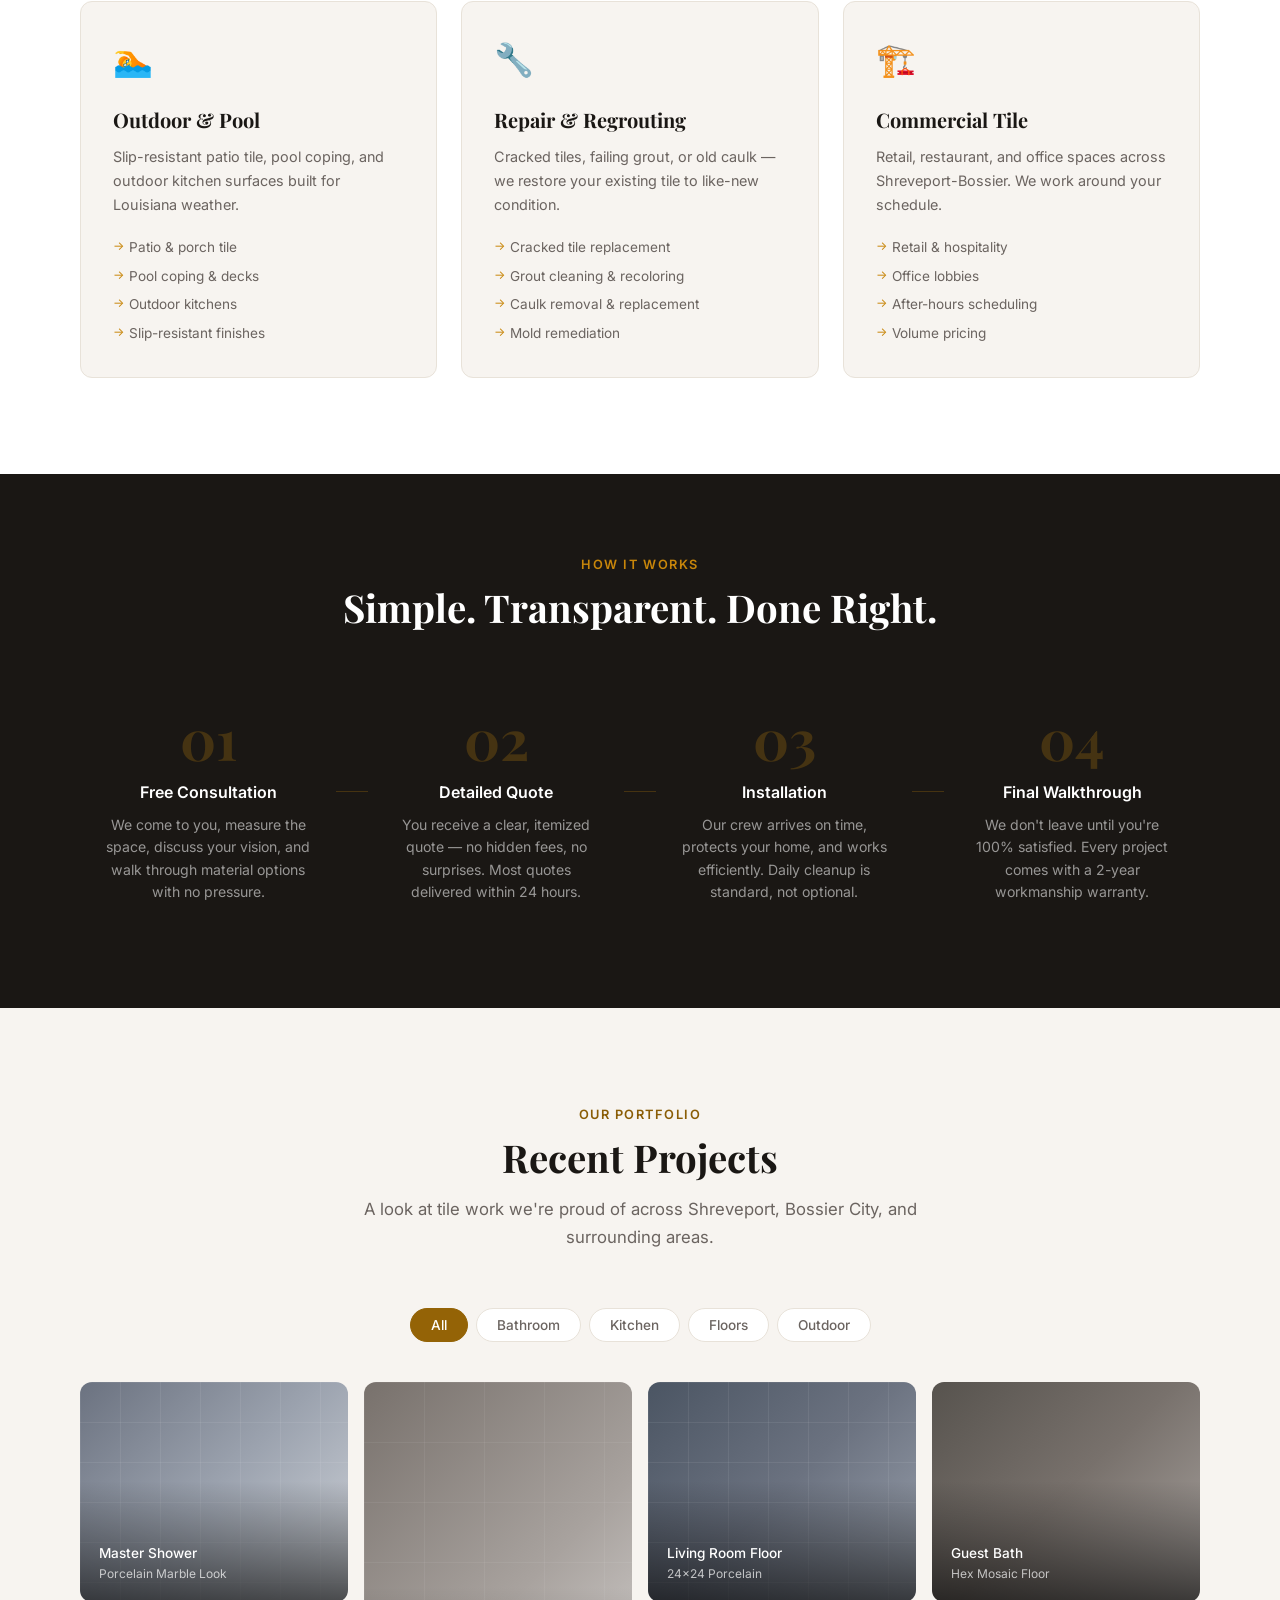
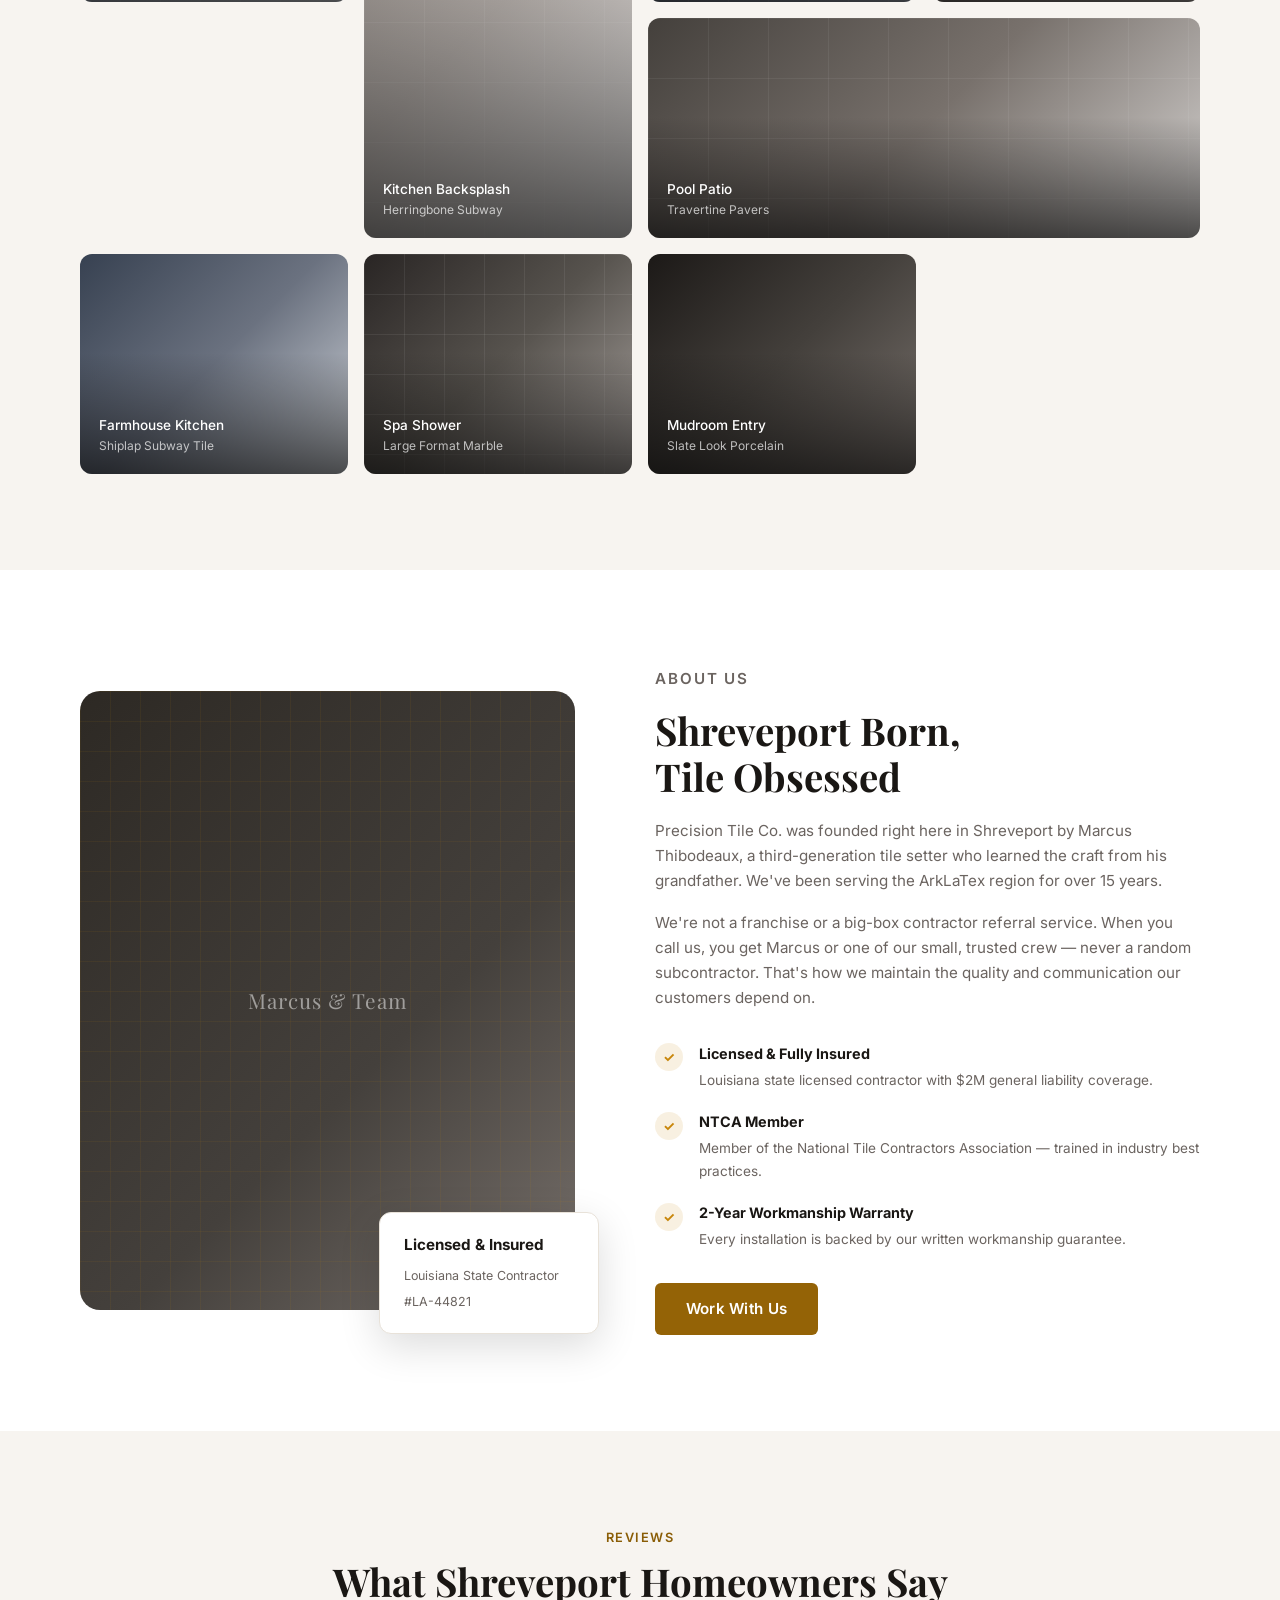
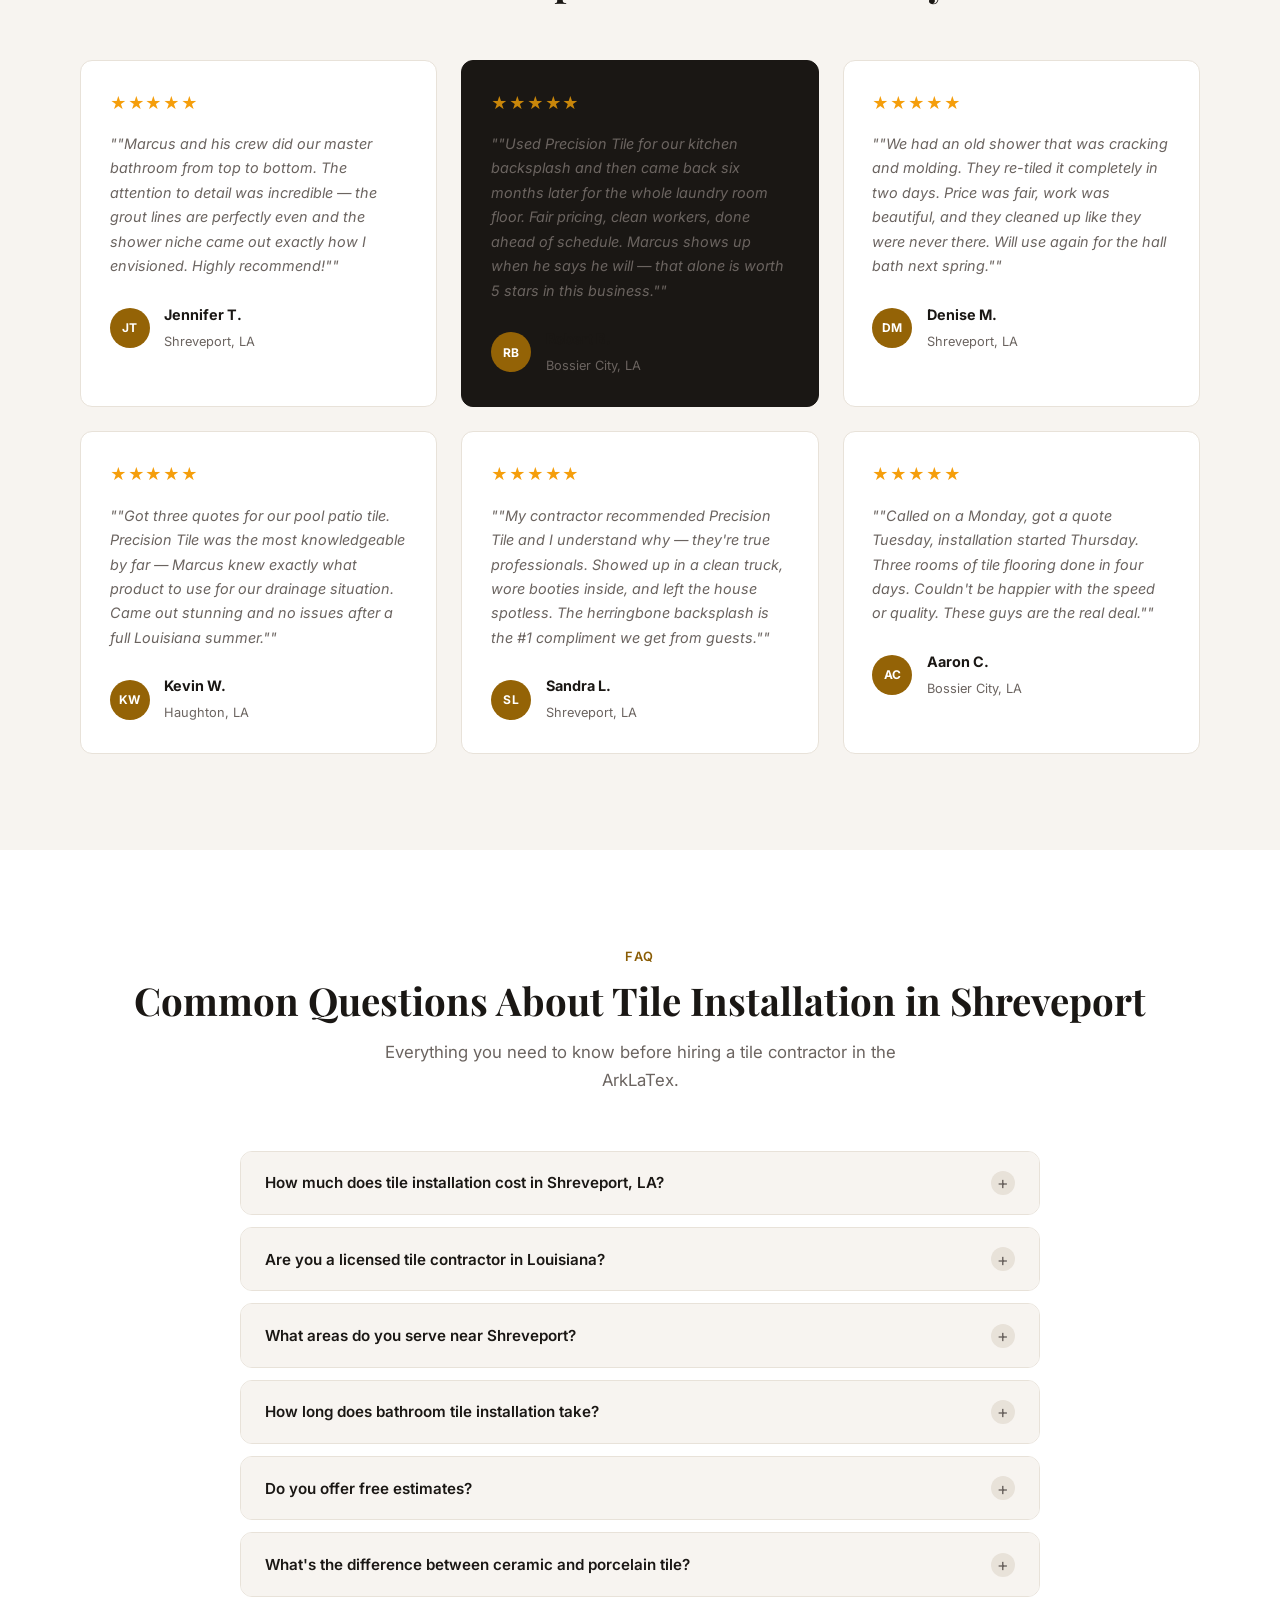
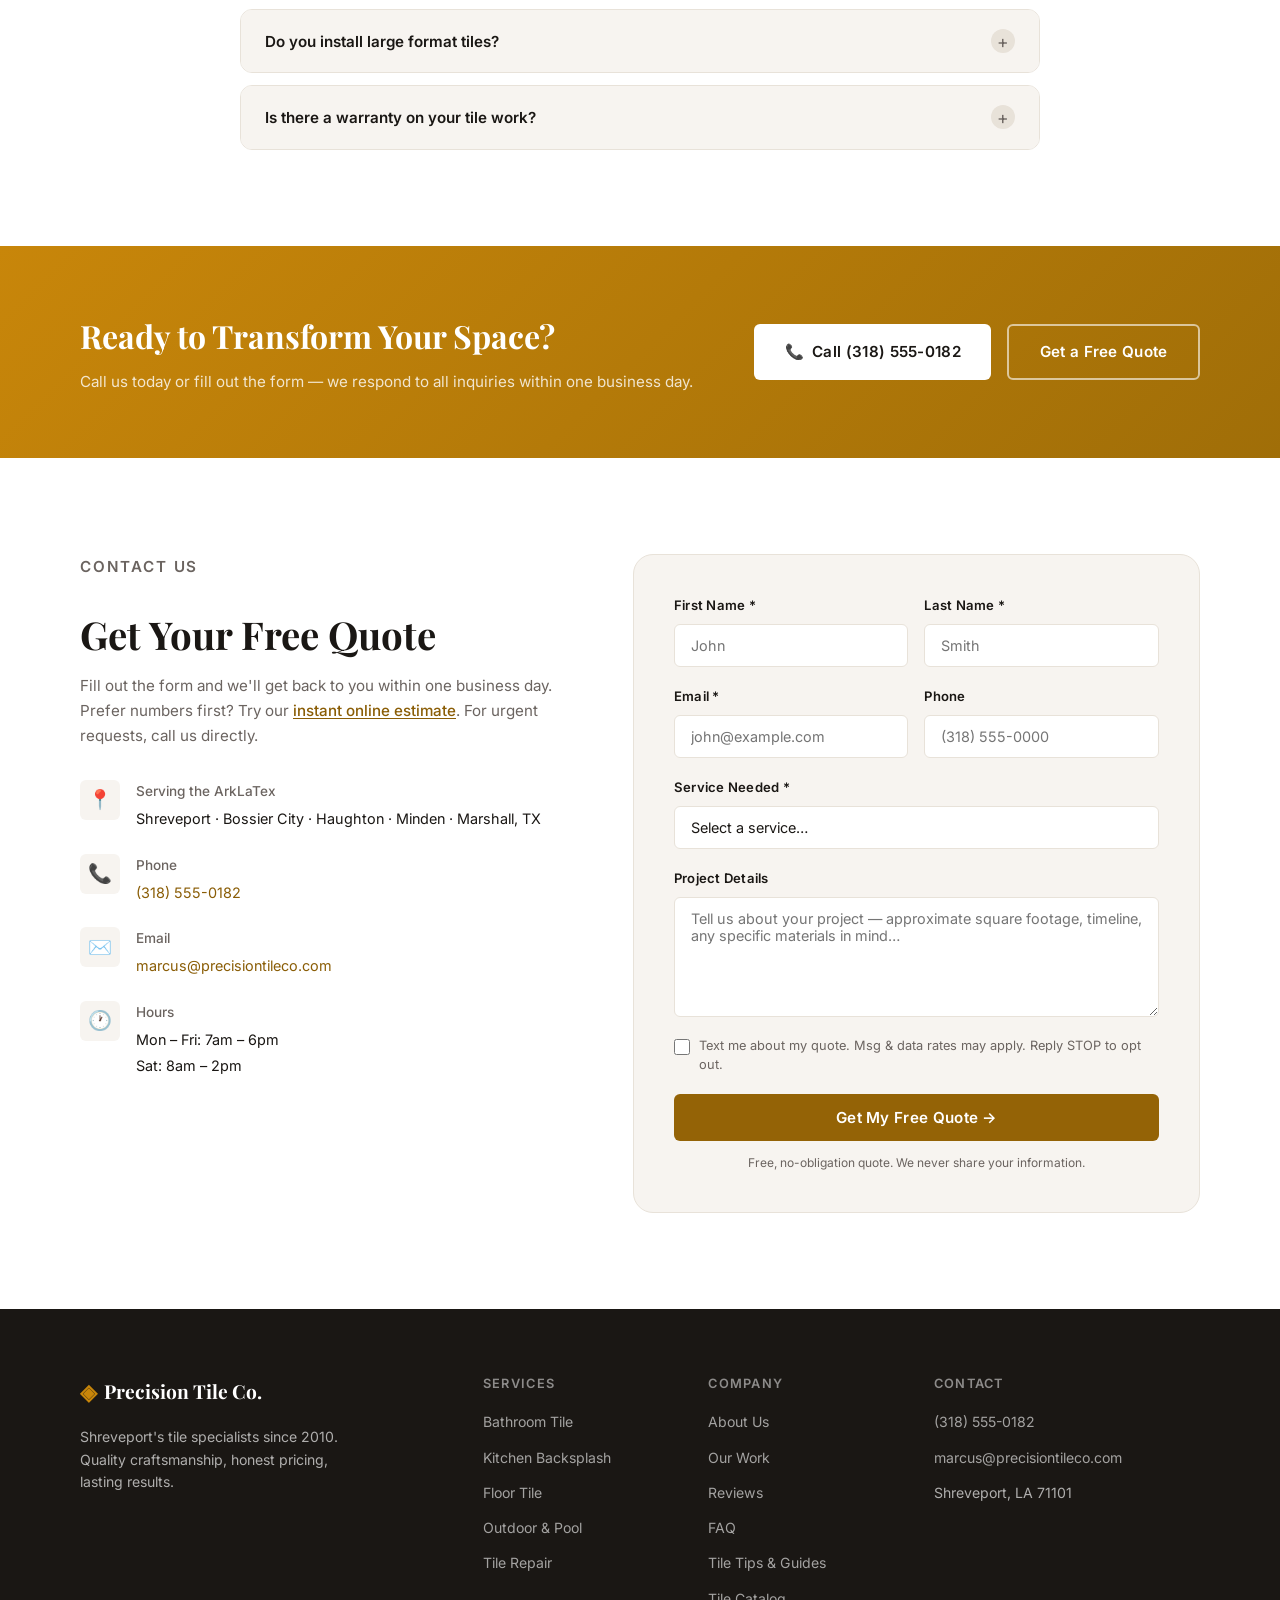
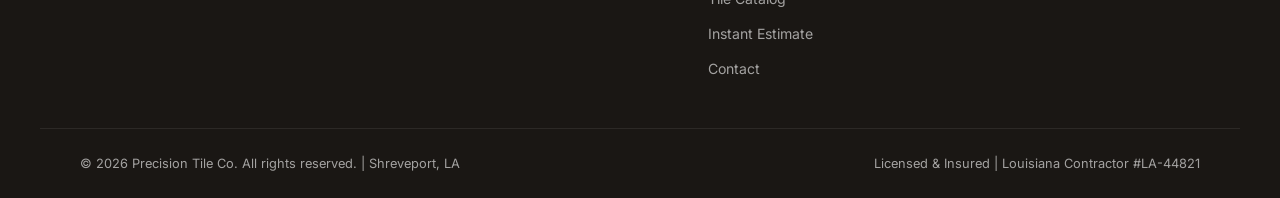
==== commit 0ccd9556: "Capture form leads, fix article JS crash, raise a11y and SEO scores - Homepage contact form only sim" ====
--- a/index.html
+++ b/index.html
@@ -98,11 +98,6 @@
         "reviewRating": { "@type": "Rating", "ratingValue": "5" },
         "reviewBody": "Used Precision Tile for our kitchen backsplash and came back six months later for the laundry room floor. Fair pricing, clean workers, done ahead of schedule."
       }
-    ],
-    "sameAs": [
-      "https://www.houzz.com",
-      "https://www.angi.com",
-      "https://www.yelp.com"
     ]
   }
   </script>
@@ -159,22 +154,26 @@
 
   <link rel="preconnect" href="https://fonts.googleapis.com" />
   <link rel="preconnect" href="https://fonts.gstatic.com" crossorigin />
-  <link href="https://fonts.googleapis.com/css2?family=Inter:wght@300;400;500;600;700&family=Playfair+Display:wght@600;700&display=swap" rel="stylesheet" />
+  <link href="https://fonts.googleapis.com/css2?family=Inter:wght@400;500;600;700&family=Playfair+Display:wght@600;700&display=swap" rel="stylesheet" />
+  <link rel="icon" href="favicon.svg" type="image/svg+xml" />
+  <meta name="theme-color" content="#1a1714" />
   <link rel="stylesheet" href="assets/css/style.css" />
 </head>
 <body>
+
+  <a href="#main" class="skip-link">Skip to content</a>
 
   <!-- NAV -->
   <header class="nav" id="nav">
     <div class="nav__inner container">
       <a href="#" class="nav__logo">
-        <span class="nav__logo-icon">◈</span>
+        <span class="nav__logo-icon" aria-hidden="true">◈</span>
         Precision Tile Co.
       </a>
-      <button class="nav__hamburger" id="hamburger" aria-label="Toggle menu">
+      <button class="nav__hamburger" id="hamburger" aria-label="Toggle menu" aria-expanded="false" aria-controls="navLinks">
         <span></span><span></span><span></span>
       </button>
-      <nav class="nav__links" id="navLinks">
+      <nav class="nav__links" id="navLinks" aria-label="Main">
         <a href="#services">Services</a>
         <a href="#gallery">Gallery</a>
         <a href="#about">About</a>
@@ -187,6 +186,8 @@
     </div>
   </header>
 
+  <main id="main">
+
   <!-- HERO -->
   <section class="hero" id="home">
     <div class="hero__bg"></div>
@@ -196,7 +197,7 @@
       <p class="hero__sub">From kitchen backsplashes to full bathroom renovations — precision installation, lasting results, and craftsmanship you can see.</p>
       <div class="hero__actions">
         <a href="#contact" class="btn btn--primary">Get a Free Quote</a>
-        <a href="#gallery" class="btn btn--ghost">View Our Work</a>
+        <a href="quote.html" class="btn btn--ghost">Instant Online Estimate</a>
       </div>
       <div class="hero__stats">
         <div class="hero__stat">
@@ -230,7 +231,7 @@
       <div class="services__grid">
 
         <div class="service-card">
-          <div class="service-card__icon">🛁</div>
+          <div class="service-card__icon" aria-hidden="true">🛁</div>
           <h3>Bathroom Tile</h3>
           <p>Full shower surrounds, tub decks, floor tile, and feature walls. Waterproof installation built to last decades.</p>
           <ul>
@@ -243,7 +244,7 @@
 
         <div class="service-card service-card--featured">
           <div class="service-card__badge">Most Popular</div>
-          <div class="service-card__icon">🍳</div>
+          <div class="service-card__icon" aria-hidden="true">🍳</div>
           <h3>Kitchen Backsplash</h3>
           <p>Elevate your kitchen with a stunning backsplash — subway tile, mosaic, herringbone, and custom patterns.</p>
           <ul>
@@ -255,7 +256,7 @@
         </div>
 
         <div class="service-card">
-          <div class="service-card__icon">🏠</div>
+          <div class="service-card__icon" aria-hidden="true">🏠</div>
           <h3>Floor Tile</h3>
           <p>Durable, beautiful tile flooring for any room — living areas, kitchens, mudrooms, and entryways.</p>
           <ul>
@@ -267,7 +268,7 @@
         </div>
 
         <div class="service-card">
-          <div class="service-card__icon">🏊</div>
+          <div class="service-card__icon" aria-hidden="true">🏊</div>
           <h3>Outdoor & Pool</h3>
           <p>Slip-resistant patio tile, pool coping, and outdoor kitchen surfaces built for Louisiana weather.</p>
           <ul>
@@ -279,7 +280,7 @@
         </div>
 
         <div class="service-card">
-          <div class="service-card__icon">🔧</div>
+          <div class="service-card__icon" aria-hidden="true">🔧</div>
           <h3>Repair & Regrouting</h3>
           <p>Cracked tiles, failing grout, or old caulk — we restore your existing tile to like-new condition.</p>
           <ul>
@@ -291,7 +292,7 @@
         </div>
 
         <div class="service-card">
-          <div class="service-card__icon">🏗️</div>
+          <div class="service-card__icon" aria-hidden="true">🏗️</div>
           <h3>Commercial Tile</h3>
           <p>Retail, restaurant, and office spaces across Shreveport-Bossier. We work around your schedule.</p>
           <ul>
@@ -350,11 +351,11 @@
         <p class="section-sub">A look at tile work we're proud of across Shreveport, Bossier City, and surrounding areas.</p>
       </div>
       <div class="gallery__filters">
-        <button class="gallery__filter active" data-filter="all">All</button>
-        <button class="gallery__filter" data-filter="bathroom">Bathroom</button>
-        <button class="gallery__filter" data-filter="kitchen">Kitchen</button>
-        <button class="gallery__filter" data-filter="floor">Floors</button>
-        <button class="gallery__filter" data-filter="outdoor">Outdoor</button>
+        <button class="gallery__filter active" data-filter="all" aria-pressed="true">All</button>
+        <button class="gallery__filter" data-filter="bathroom" aria-pressed="false">Bathroom</button>
+        <button class="gallery__filter" data-filter="kitchen" aria-pressed="false">Kitchen</button>
+        <button class="gallery__filter" data-filter="floor" aria-pressed="false">Floors</button>
+        <button class="gallery__filter" data-filter="outdoor" aria-pressed="false">Outdoor</button>
       </div>
       <div class="gallery__grid" id="galleryGrid">
         <div class="gallery__item" data-category="bathroom">
@@ -424,21 +425,21 @@
         <p>We're not a franchise or a big-box contractor referral service. When you call us, you get Marcus or one of our small, trusted crew — never a random subcontractor. That's how we maintain the quality and communication our customers depend on.</p>
         <div class="about__highlights">
           <div class="about__highlight">
-            <div class="about__highlight-icon">✓</div>
+            <div class="about__highlight-icon" aria-hidden="true">✓</div>
             <div>
               <strong>Licensed &amp; Fully Insured</strong>
               <p>Louisiana state licensed contractor with $2M general liability coverage.</p>
             </div>
           </div>
           <div class="about__highlight">
-            <div class="about__highlight-icon">✓</div>
+            <div class="about__highlight-icon" aria-hidden="true">✓</div>
             <div>
               <strong>NTCA Member</strong>
               <p>Member of the National Tile Contractors Association — trained in industry best practices.</p>
             </div>
           </div>
           <div class="about__highlight">
-            <div class="about__highlight-icon">✓</div>
+            <div class="about__highlight-icon" aria-hidden="true">✓</div>
             <div>
               <strong>2-Year Workmanship Warranty</strong>
               <p>Every installation is backed by our written workmanship guarantee.</p>
@@ -460,10 +461,10 @@
       <div class="testimonials__grid">
 
         <div class="testimonial-card">
-          <div class="testimonial-card__stars">★★★★★</div>
+          <div class="testimonial-card__stars" role="img" aria-label="5 out of 5 stars">★★★★★</div>
           <p>"Marcus and his crew did our master bathroom from top to bottom. The attention to detail was incredible — the grout lines are perfectly even and the shower niche came out exactly how I envisioned. Highly recommend!"</p>
           <div class="testimonial-card__author">
-            <div class="testimonial-card__avatar">JT</div>
+            <div class="testimonial-card__avatar" aria-hidden="true">JT</div>
             <div>
               <strong>Jennifer T.</strong>
               <span>Shreveport, LA</span>
@@ -472,10 +473,10 @@
         </div>
 
         <div class="testimonial-card testimonial-card--featured">
-          <div class="testimonial-card__stars">★★★★★</div>
+          <div class="testimonial-card__stars" role="img" aria-label="5 out of 5 stars">★★★★★</div>
           <p>"Used Precision Tile for our kitchen backsplash and then came back six months later for the whole laundry room floor. Fair pricing, clean workers, done ahead of schedule. Marcus shows up when he says he will — that alone is worth 5 stars in this business."</p>
           <div class="testimonial-card__author">
-            <div class="testimonial-card__avatar">RB</div>
+            <div class="testimonial-card__avatar" aria-hidden="true">RB</div>
             <div>
               <strong>Robert B.</strong>
               <span>Bossier City, LA</span>
@@ -484,10 +485,10 @@
         </div>
 
         <div class="testimonial-card">
-          <div class="testimonial-card__stars">★★★★★</div>
+          <div class="testimonial-card__stars" role="img" aria-label="5 out of 5 stars">★★★★★</div>
           <p>"We had an old shower that was cracking and molding. They re-tiled it completely in two days. Price was fair, work was beautiful, and they cleaned up like they were never there. Will use again for the hall bath next spring."</p>
           <div class="testimonial-card__author">
-            <div class="testimonial-card__avatar">DM</div>
+            <div class="testimonial-card__avatar" aria-hidden="true">DM</div>
             <div>
               <strong>Denise M.</strong>
               <span>Shreveport, LA</span>
@@ -496,10 +497,10 @@
         </div>
 
         <div class="testimonial-card">
-          <div class="testimonial-card__stars">★★★★★</div>
+          <div class="testimonial-card__stars" role="img" aria-label="5 out of 5 stars">★★★★★</div>
           <p>"Got three quotes for our pool patio tile. Precision Tile was the most knowledgeable by far — Marcus knew exactly what product to use for our drainage situation. Came out stunning and no issues after a full Louisiana summer."</p>
           <div class="testimonial-card__author">
-            <div class="testimonial-card__avatar">KW</div>
+            <div class="testimonial-card__avatar" aria-hidden="true">KW</div>
             <div>
               <strong>Kevin W.</strong>
               <span>Haughton, LA</span>
@@ -508,10 +509,10 @@
         </div>
 
         <div class="testimonial-card">
-          <div class="testimonial-card__stars">★★★★★</div>
+          <div class="testimonial-card__stars" role="img" aria-label="5 out of 5 stars">★★★★★</div>
           <p>"My contractor recommended Precision Tile and I understand why — they're true professionals. Showed up in a clean truck, wore booties inside, and left the house spotless. The herringbone backsplash is the #1 compliment we get from guests."</p>
           <div class="testimonial-card__author">
-            <div class="testimonial-card__avatar">SL</div>
+            <div class="testimonial-card__avatar" aria-hidden="true">SL</div>
             <div>
               <strong>Sandra L.</strong>
               <span>Shreveport, LA</span>
@@ -520,10 +521,10 @@
         </div>
 
         <div class="testimonial-card">
-          <div class="testimonial-card__stars">★★★★★</div>
+          <div class="testimonial-card__stars" role="img" aria-label="5 out of 5 stars">★★★★★</div>
           <p>"Called on a Monday, got a quote Tuesday, installation started Thursday. Three rooms of tile flooring done in four days. Couldn't be happier with the speed or quality. These guys are the real deal."</p>
           <div class="testimonial-card__author">
-            <div class="testimonial-card__avatar">AC</div>
+            <div class="testimonial-card__avatar" aria-hidden="true">AC</div>
             <div>
               <strong>Aaron C.</strong>
               <span>Bossier City, LA</span>
@@ -637,7 +638,7 @@
         <p>Call us today or fill out the form — we respond to all inquiries within one business day.</p>
       </div>
       <div class="cta-band__actions">
-        <a href="tel:+13185550182" class="btn btn--white">📞 (318) 555-0182</a>
+        <a href="tel:+13185550182" class="btn btn--white"><span aria-hidden="true">📞</span> Call (318) 555-0182</a>
         <a href="#contact" class="btn btn--outline-white">Get a Free Quote</a>
       </div>
     </div>
@@ -649,32 +650,32 @@
       <div class="contact__info">
         <p class="section-eyebrow">Contact Us</p>
         <h2 class="section-title">Get Your Free Quote</h2>
-        <p>Fill out the form and we'll get back to you within one business day. For urgent requests, give us a call directly.</p>
+        <p>Fill out the form and we'll get back to you within one business day. Prefer numbers first? Try our <a href="quote.html" class="text-link">instant online estimate</a>. For urgent requests, call us directly.</p>
 
         <div class="contact__details">
           <div class="contact__detail">
-            <div class="contact__detail-icon">📍</div>
+            <div class="contact__detail-icon" aria-hidden="true">📍</div>
             <div>
               <strong>Serving the ArkLaTex</strong>
               <span>Shreveport · Bossier City · Haughton · Minden · Marshall, TX</span>
             </div>
           </div>
           <div class="contact__detail">
-            <div class="contact__detail-icon">📞</div>
+            <div class="contact__detail-icon" aria-hidden="true">📞</div>
             <div>
               <strong>Phone</strong>
               <span><a href="tel:+13185550182">(318) 555-0182</a></span>
             </div>
           </div>
           <div class="contact__detail">
-            <div class="contact__detail-icon">✉️</div>
+            <div class="contact__detail-icon" aria-hidden="true">✉️</div>
             <div>
               <strong>Email</strong>
               <span><a href="mailto:marcus@precisiontileco.com">marcus@precisiontileco.com</a></span>
             </div>
           </div>
           <div class="contact__detail">
-            <div class="contact__detail-icon">🕐</div>
+            <div class="contact__detail-icon" aria-hidden="true">🕐</div>
             <div>
               <strong>Hours</strong>
               <span>Mon – Fri: 7am – 6pm<br/>Sat: 8am – 2pm</span>
@@ -721,21 +722,25 @@
           <label for="message">Project Details</label>
           <textarea id="message" name="message" rows="5" placeholder="Tell us about your project — approximate square footage, timeline, any specific materials in mind…"></textarea>
         </div>
-        <button type="submit" class="btn btn--primary btn--full">Send My Request →</button>
-        <p class="form-note">We respect your privacy and will never share your information.</p>
-        <div class="form-success" id="formSuccess">
-          ✓ Thanks! We'll be in touch within one business day.
-        </div>
+        <label class="form-consent" for="smsConsent">
+          <input type="checkbox" id="smsConsent" name="smsConsent" value="yes" />
+          <span>Text me about my quote. Msg &amp; data rates may apply. Reply STOP to opt out.</span>
+        </label>
+        <button type="submit" class="btn btn--primary btn--full">Get My Free Quote →</button>
+        <p class="form-note">Free, no-obligation quote. We never share your information.</p>
+        <div class="form-success" id="formSuccess" role="status" aria-live="polite"></div>
       </form>
     </div>
   </section>
+
+  </main>
 
   <!-- FOOTER -->
   <footer class="footer">
     <div class="container footer__inner">
       <div class="footer__brand">
         <a href="#" class="nav__logo">
-          <span class="nav__logo-icon">◈</span>
+          <span class="nav__logo-icon" aria-hidden="true">◈</span>
           Precision Tile Co.
         </a>
         <p>Shreveport's tile specialists since 2010. Quality craftsmanship, honest pricing, lasting results.</p>
@@ -753,6 +758,10 @@
         <a href="#about">About Us</a>
         <a href="#gallery">Our Work</a>
         <a href="#testimonials">Reviews</a>
+        <a href="#faq">FAQ</a>
+        <a href="articles/">Tile Tips &amp; Guides</a>
+        <a href="daltile-catalog/">Tile Catalog</a>
+        <a href="quote.html">Instant Estimate</a>
         <a href="#contact">Contact</a>
       </div>
       <div class="footer__contact">
@@ -770,8 +779,10 @@
     </div>
   </footer>
 
-  <a href="tel:+13185550182" class="fab-call" aria-label="Call us">📞</a>
-
+  <a href="tel:+13185550182" class="fab-call" aria-label="Call Precision Tile Co. at (318) 555-0182"><span aria-hidden="true">📞</span></a>
+
+  <script src="assets/js/site-config.js"></script>
+  <script src="assets/js/lead-capture.js"></script>
   <script src="assets/js/main.js"></script>
 </body>
 </html>
--- a/assets/css/style.css
+++ b/assets/css/style.css
@@ -8,6 +8,11 @@
 :root {
   --color-primary:     #c8860a;
   --color-primary-dk:  #a06e08;
+  /* Accessible variants of the brand gold (WCAG AA, 4.5:1+).
+     --color-primary stays for accents on dark backgrounds and decorative use. */
+  --color-primary-ink:   #8a5d06;  /* gold text on white / light backgrounds */
+  --color-primary-solid: #946306;  /* gold fill behind white text */
+  --color-primary-solid-dk: #7a5205;
   --color-dark:        #1a1714;
   --color-dark-soft:   #2d2924;
   --color-mid:         #6b6460;
@@ -59,7 +64,7 @@
   font-weight: 600;
   letter-spacing: .12em;
   text-transform: uppercase;
-  color: var(--color-primary);
+  color: var(--color-primary-ink);
   margin-bottom: .6rem;
 }
 
@@ -98,11 +103,11 @@
 }
 
 .btn--primary {
-  background: var(--color-primary);
+  background: var(--color-primary-solid);
   color: var(--color-white);
 }
 .btn--primary:hover {
-  background: var(--color-primary-dk);
+  background: var(--color-primary-solid-dk);
   transform: translateY(-2px);
   box-shadow: 0 6px 20px rgba(200,134,10,.35);
 }
@@ -194,7 +199,7 @@
 .nav__links a:hover { color: var(--color-primary); }
 
 .nav__cta {
-  background: var(--color-primary);
+  background: var(--color-primary-solid);
   color: var(--color-white) !important;
   padding: .55rem 1.2rem;
   border-radius: var(--radius-sm);
@@ -397,7 +402,7 @@
   position: absolute;
   top: -1px;
   right: 1.5rem;
-  background: var(--color-primary);
+  background: var(--color-primary-solid);
   color: var(--color-white);
   font-size: .72rem;
   font-weight: 600;
@@ -534,8 +539,8 @@
 
 .gallery__filter:hover,
 .gallery__filter.active {
-  background: var(--color-primary);
-  border-color: var(--color-primary);
+  background: var(--color-primary-solid);
+  border-color: var(--color-primary-solid);
   color: var(--color-white);
 }
 
@@ -788,7 +793,7 @@
 .testimonial-card--featured .testimonial-card__stars { color: var(--color-primary); }
 .testimonial-card--featured p { color: rgba(255,255,255,.8); }
 .testimonial-card--featured strong { color: var(--color-white); }
-.testimonial-card--featured span { color: rgba(255,255,255,.45); }
+.testimonial-card--featured span { color: rgba(255,255,255,.7); }
 
 .testimonial-card__stars {
   color: #f59e0b;
@@ -818,7 +823,7 @@
   width: 40px;
   height: 40px;
   border-radius: 50%;
-  background: var(--color-primary);
+  background: var(--color-primary-solid);
   color: var(--color-white);
   display: flex;
   align-items: center;
@@ -933,7 +938,7 @@
   line-height: 1.5;
 }
 
-.contact__detail a { color: var(--color-primary); }
+.contact__detail a { color: var(--color-primary-ink); }
 .contact__detail a:hover { text-decoration: underline; }
 
 /* Form */
@@ -1034,7 +1039,7 @@
 
 .footer__brand p {
   font-size: .88rem;
-  color: rgba(255,255,255,.45);
+  color: rgba(255,255,255,.65);
   max-width: 260px;
   line-height: 1.6;
 }
@@ -1068,7 +1073,7 @@
 
 .footer__contact p {
   font-size: .88rem;
-  color: rgba(255,255,255,.45);
+  color: rgba(255,255,255,.65);
 }
 
 .footer__bottom {
@@ -1084,7 +1089,7 @@
 
 .footer__bottom p {
   font-size: .8rem;
-  color: rgba(255,255,255,.3);
+  color: rgba(255,255,255,.6);
 }
 
 /* ============================================================
@@ -1097,7 +1102,7 @@
   width: 56px;
   height: 56px;
   border-radius: 50%;
-  background: var(--color-primary);
+  background: var(--color-primary-solid);
   color: var(--color-white);
   display: flex;
   align-items: center;
@@ -1181,7 +1186,7 @@
 }
 
 .faq__item.open .faq__icon {
-  background: var(--color-primary);
+  background: var(--color-primary-solid);
   color: var(--color-white);
   transform: rotate(45deg);
 }
@@ -1202,7 +1207,7 @@
   border-top: 1px solid var(--color-border);
 }
 
-.faq__answer a { color: var(--color-primary); }
+.faq__answer a { color: var(--color-primary-ink); }
 .faq__answer a:hover { text-decoration: underline; }
 
 /* ============================================================
@@ -1286,3 +1291,69 @@
   .footer__bottom .container { flex-direction: column; }
   .hero__stat strong { font-size: 1.6rem; }
 }
+
+
+/* ============================================================
+   ACCESSIBILITY
+   ============================================================ */
+.skip-link {
+  position: absolute;
+  left: 1rem;
+  top: -100px;
+  z-index: 1000;
+  background: var(--color-dark);
+  color: var(--color-white);
+  padding: .75rem 1.25rem;
+  border-radius: var(--radius-sm);
+  font-weight: 600;
+}
+.skip-link:focus { top: 1rem; }
+
+.sr-only {
+  position: absolute;
+  width: 1px; height: 1px;
+  padding: 0; margin: -1px;
+  overflow: hidden; clip: rect(0,0,0,0);
+  white-space: nowrap; border: 0;
+}
+
+a:focus-visible,
+button:focus-visible,
+input:focus-visible,
+select:focus-visible,
+textarea:focus-visible,
+summary:focus-visible {
+  outline: 3px solid var(--color-primary);
+  outline-offset: 3px;
+}
+
+.form-group [aria-invalid="true"] { border-color: #dc2626; }
+
+.form-consent {
+  display: flex;
+  gap: .6rem;
+  align-items: flex-start;
+  font-size: .8rem;
+  color: var(--color-mid);
+  line-height: 1.5;
+  margin-bottom: 1.25rem;
+}
+.form-consent input { margin-top: .2rem; flex-shrink: 0; width: 16px; height: 16px; }
+
+@media (prefers-reduced-motion: reduce) {
+  html { scroll-behavior: auto; }
+  *, *::before, *::after {
+    animation-duration: .01ms !important;
+    animation-iteration-count: 1 !important;
+    transition-duration: .01ms !important;
+    transition-delay: 0s !important;
+  }
+  .fade-in { opacity: 1 !important; transform: none !important; }
+}
+
+.text-link {
+  color: var(--color-primary-ink);
+  text-decoration: underline;
+  text-underline-offset: 2px;
+  font-weight: 500;
+}
